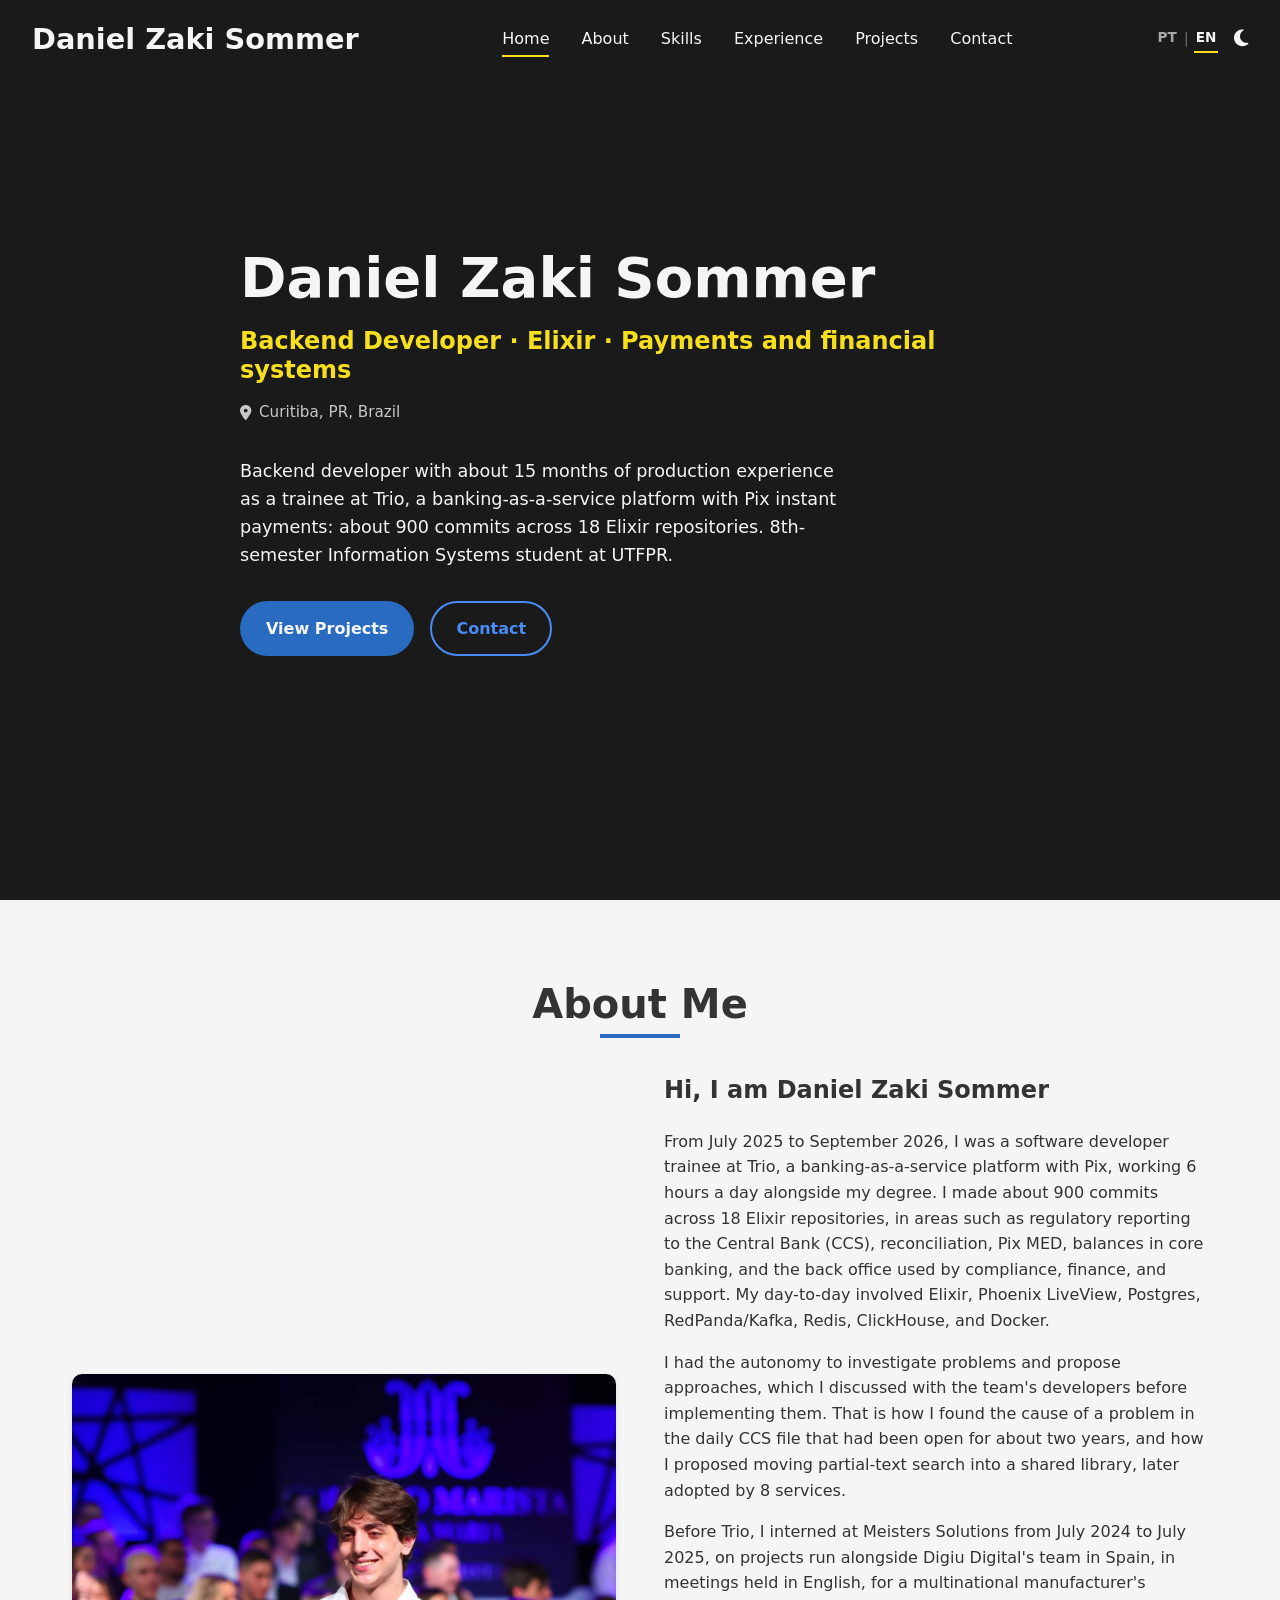
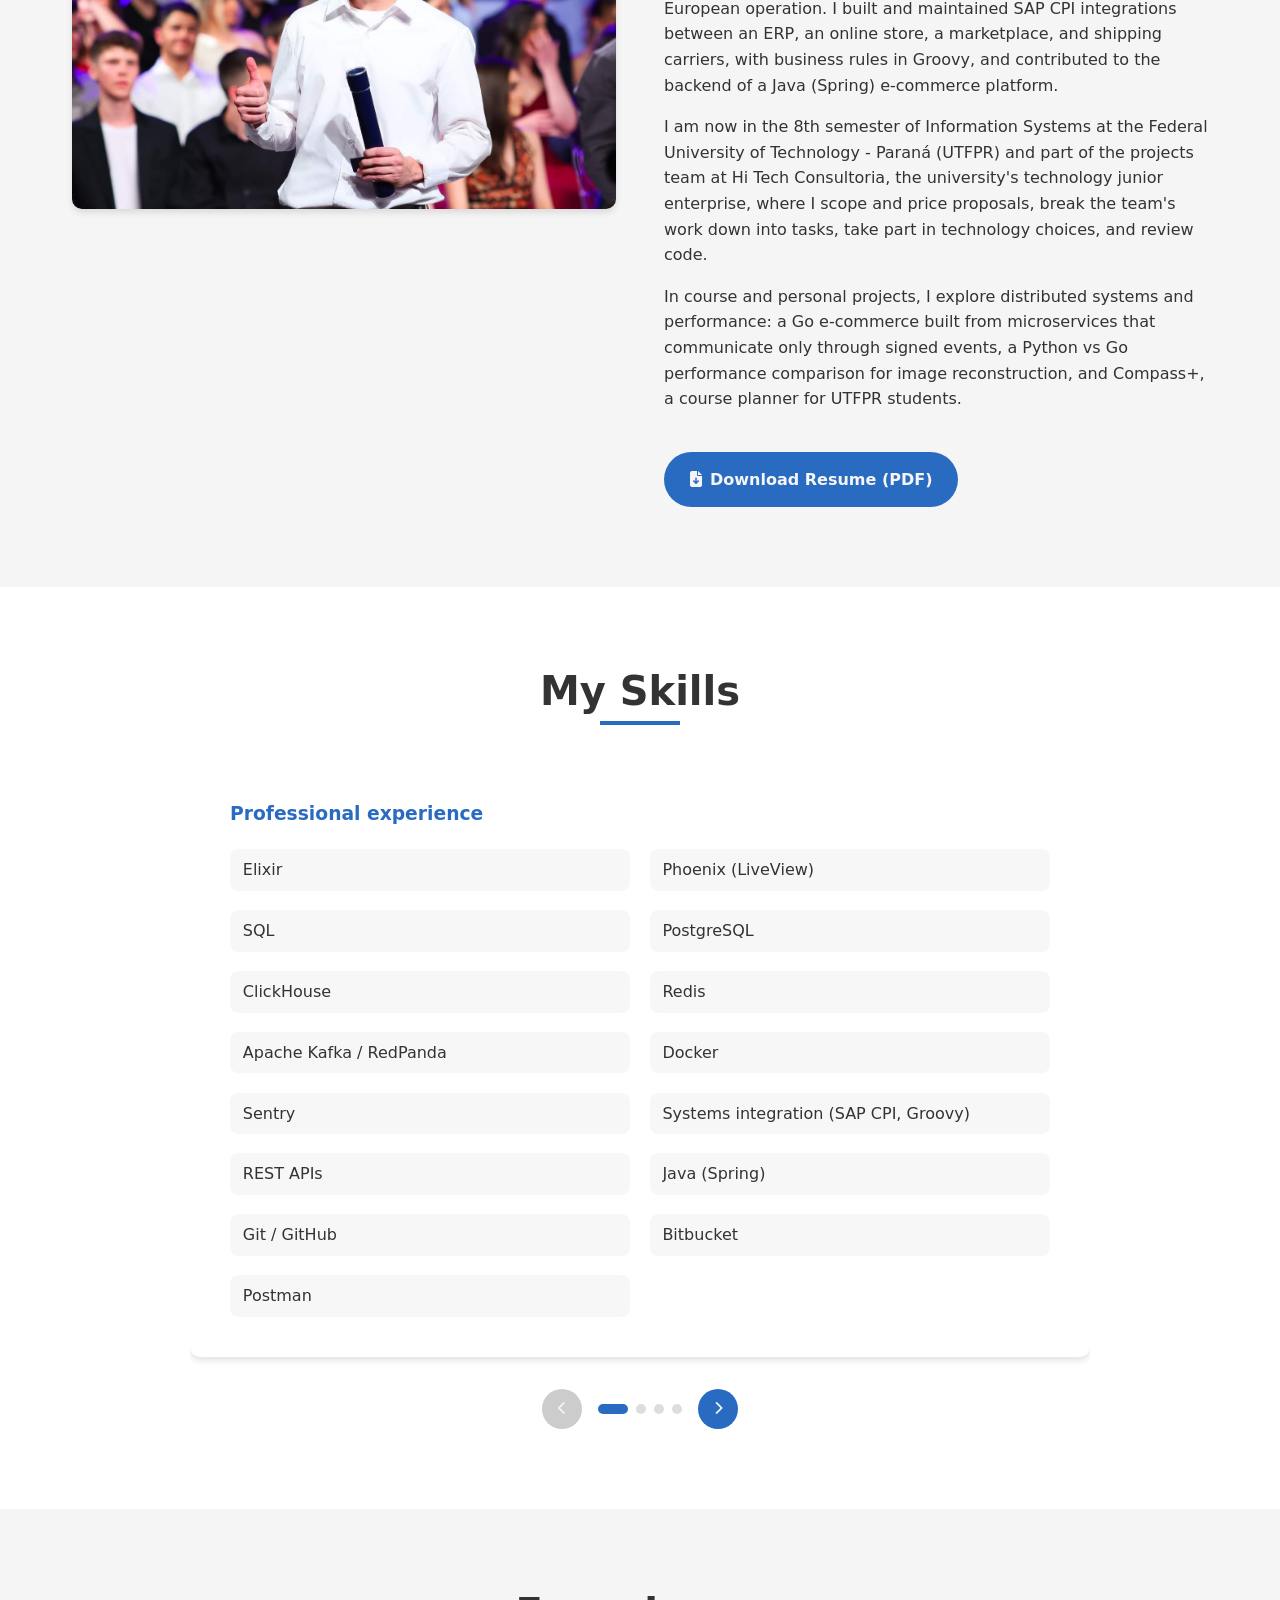
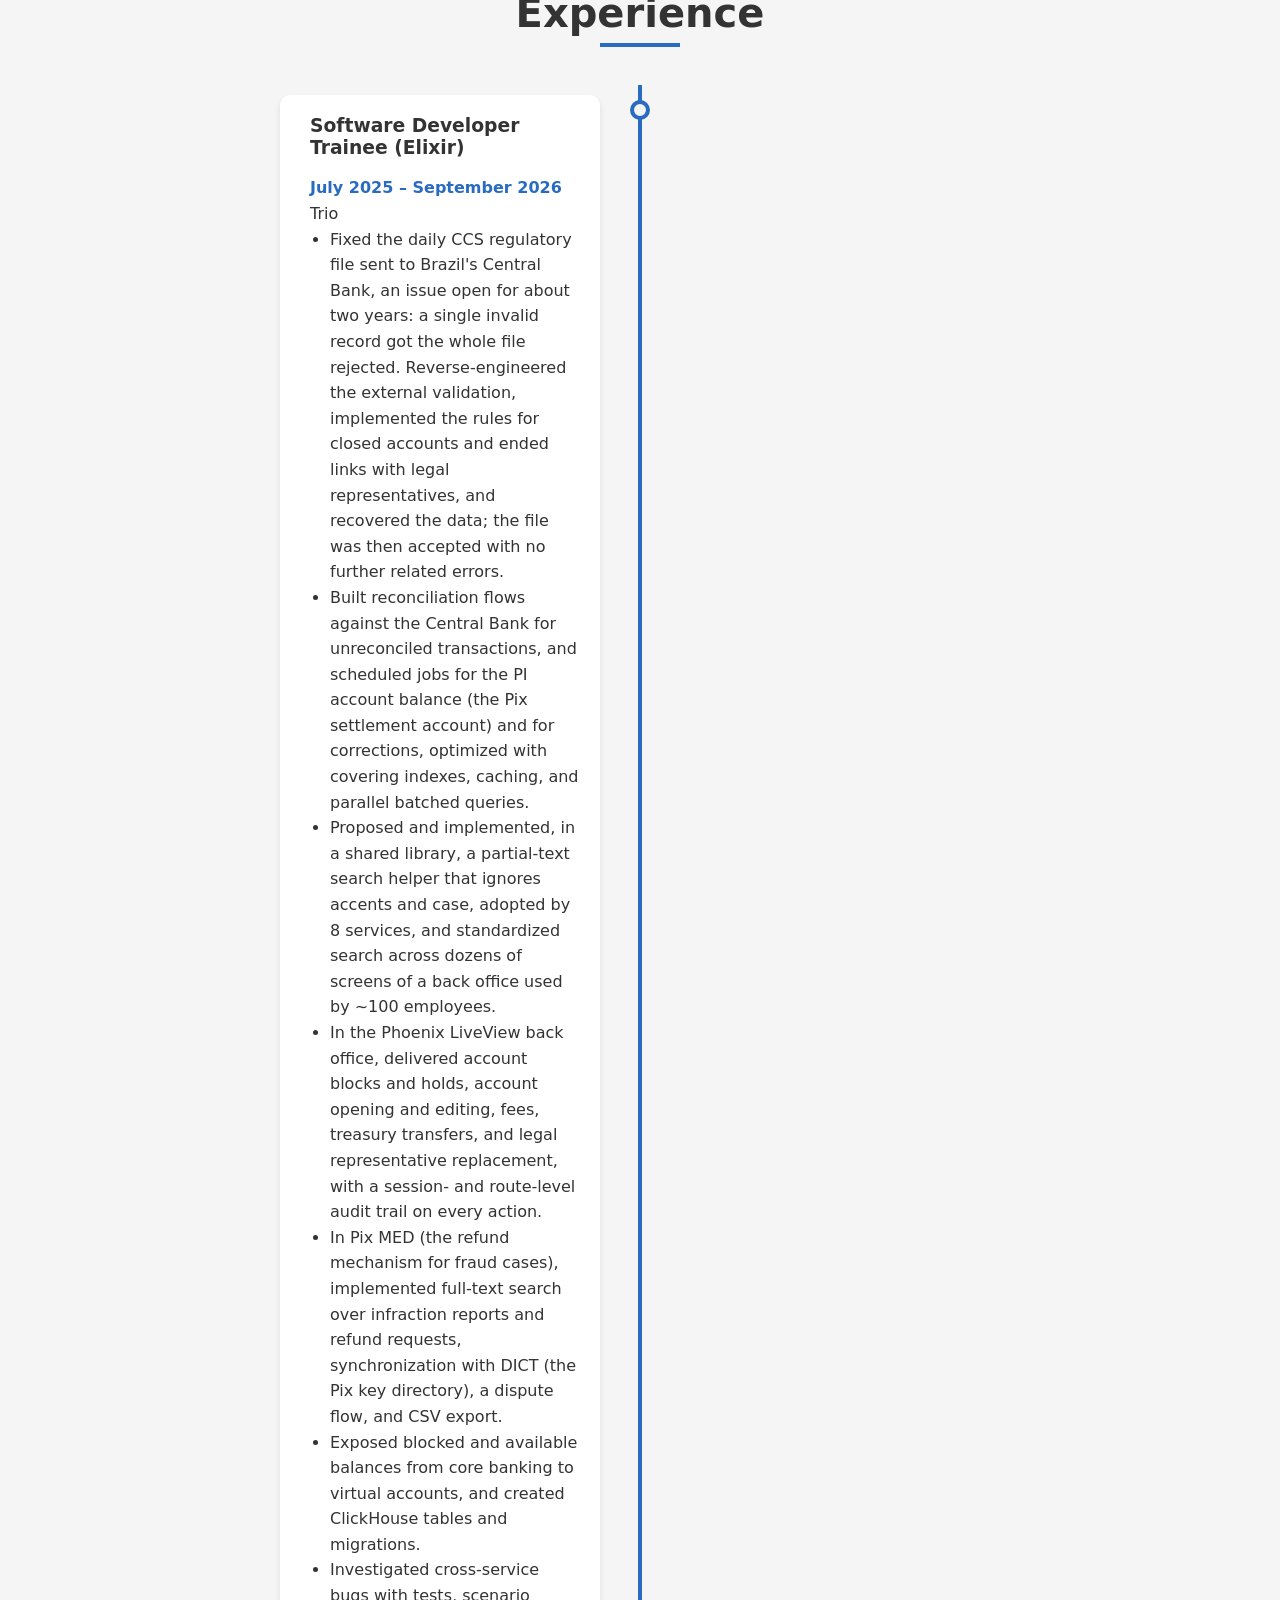
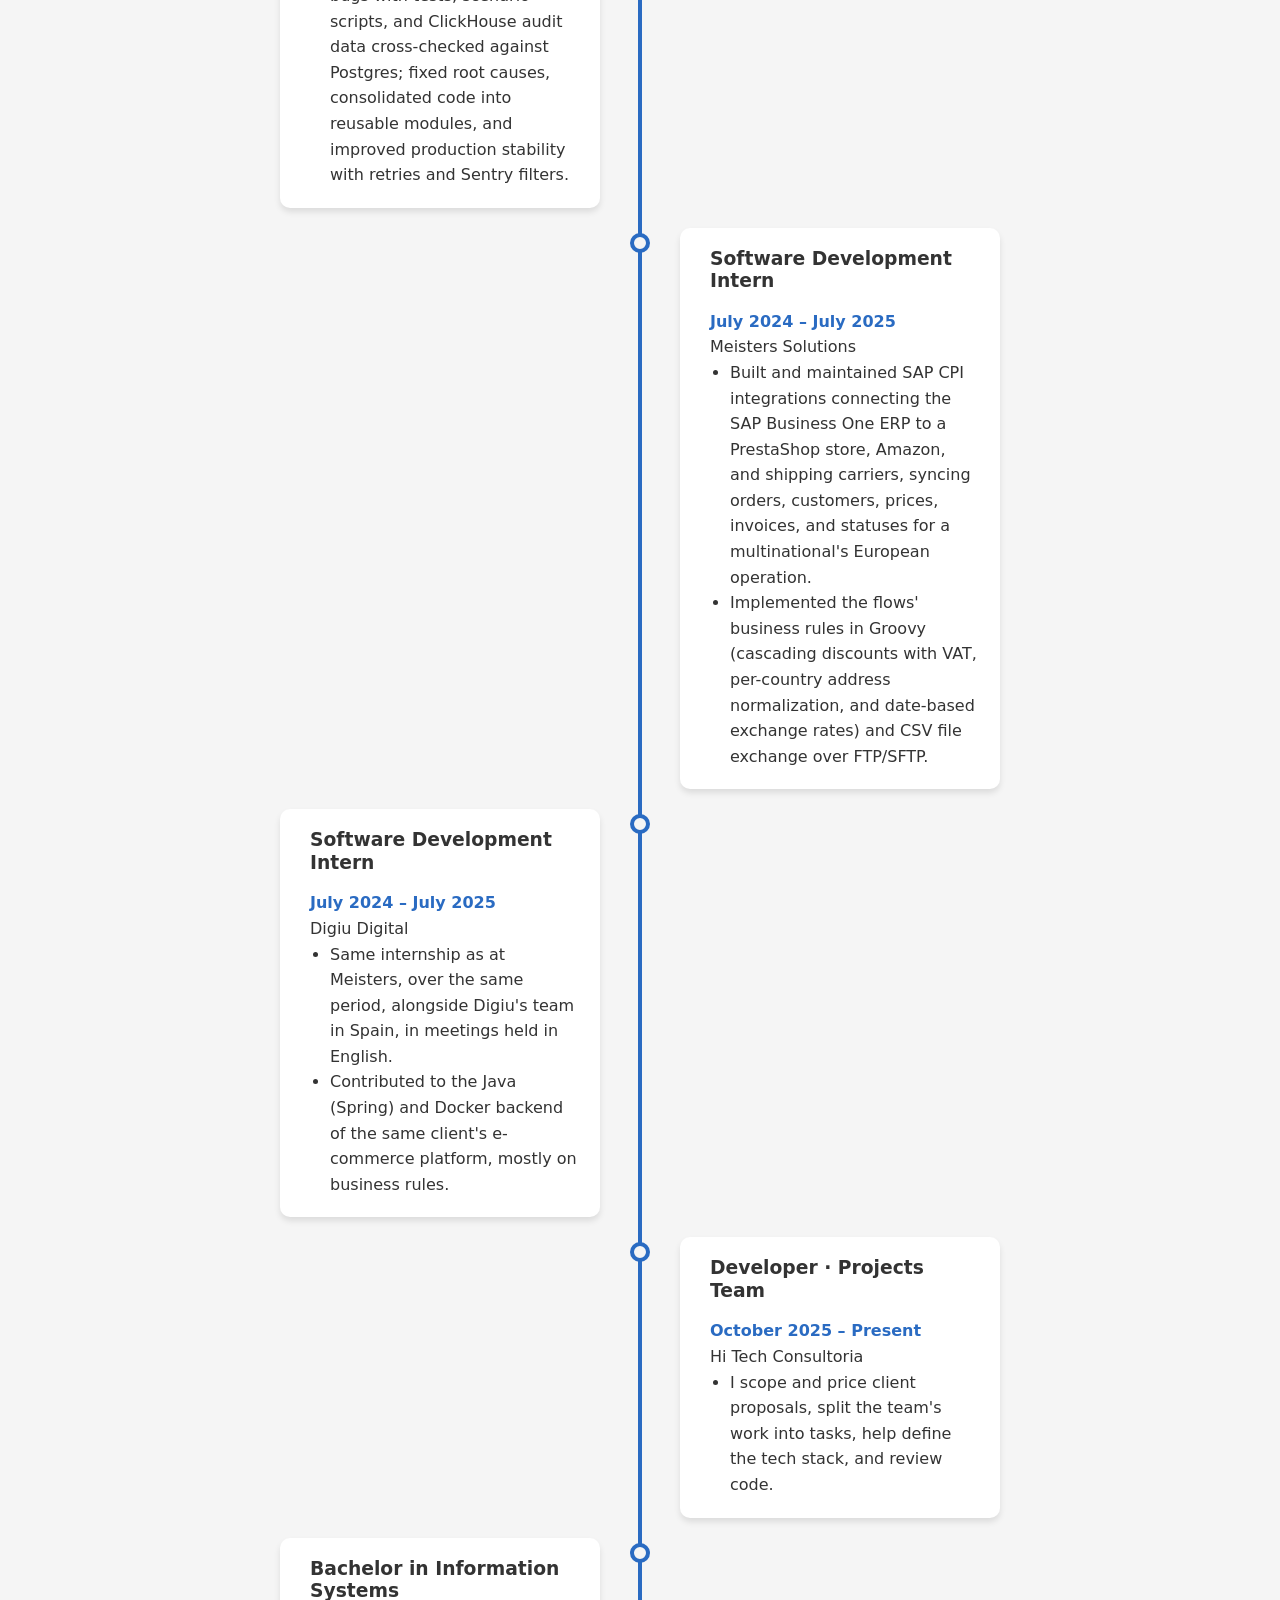
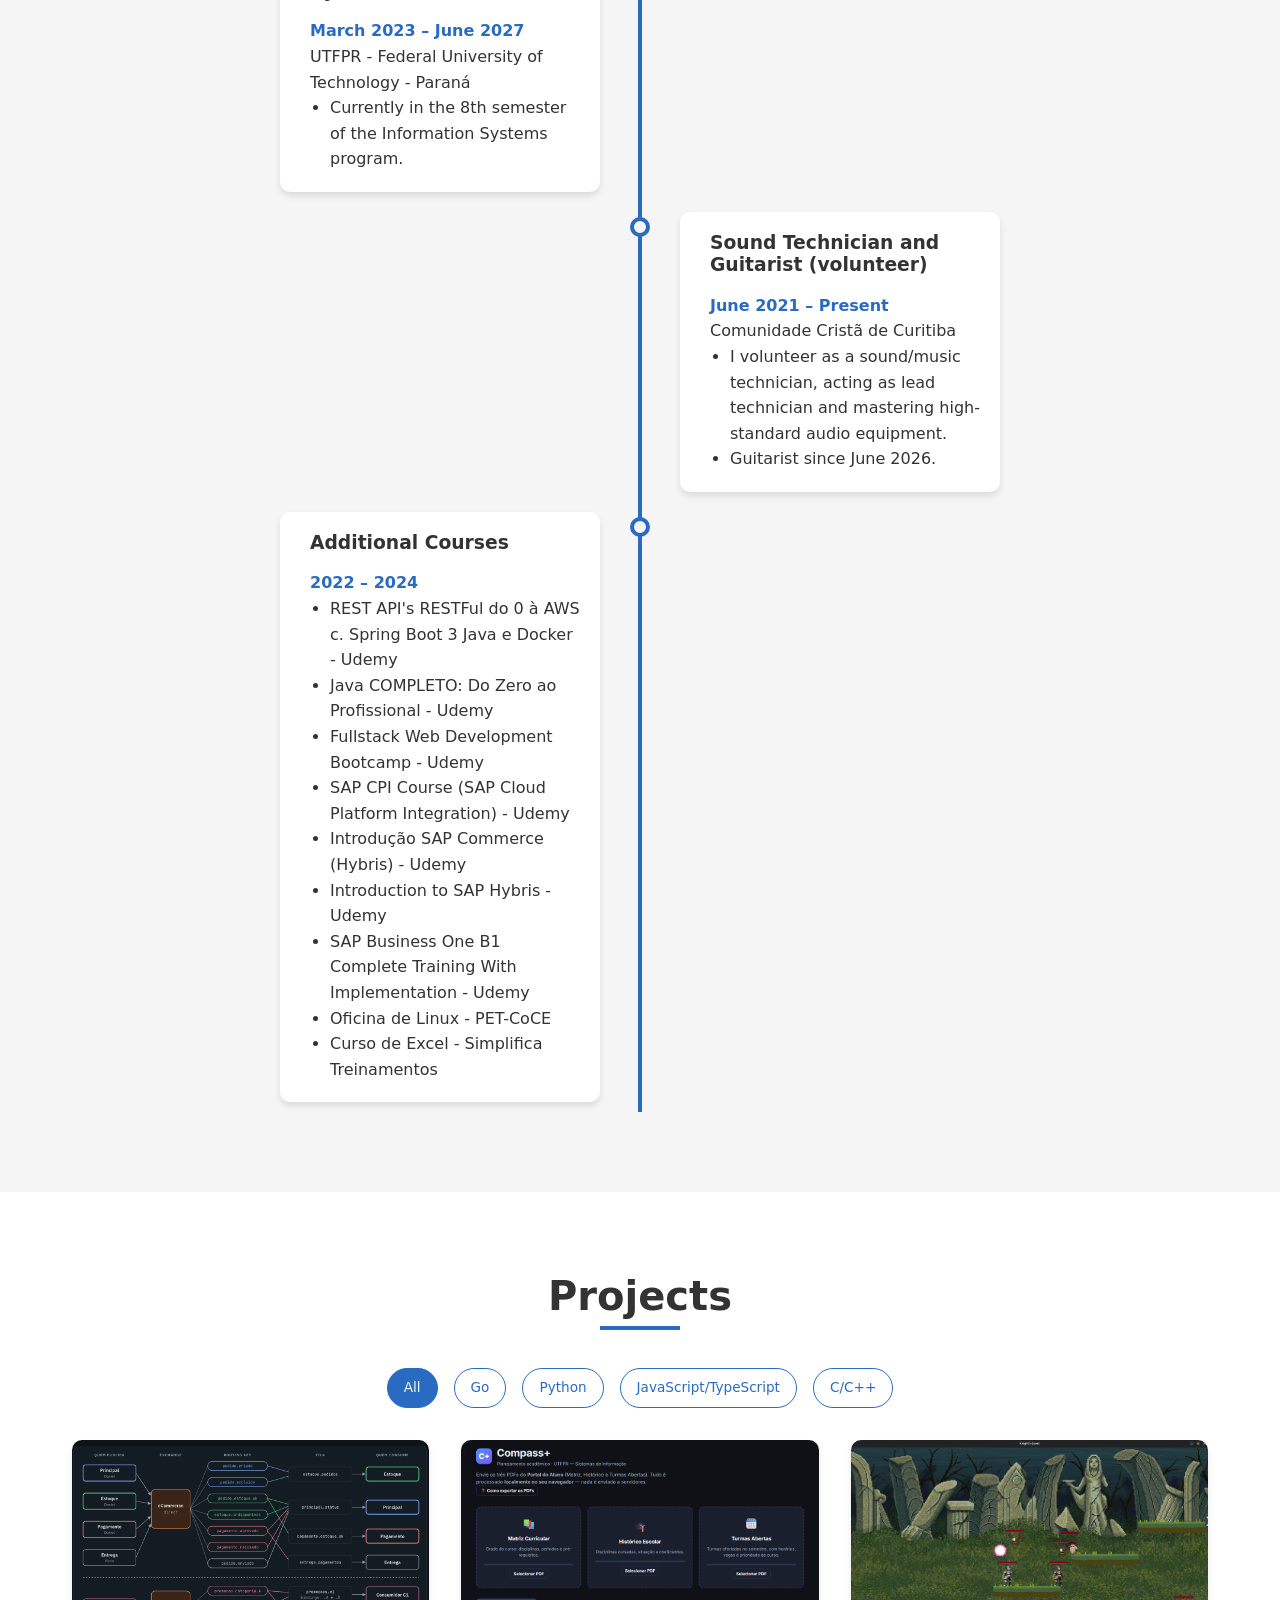
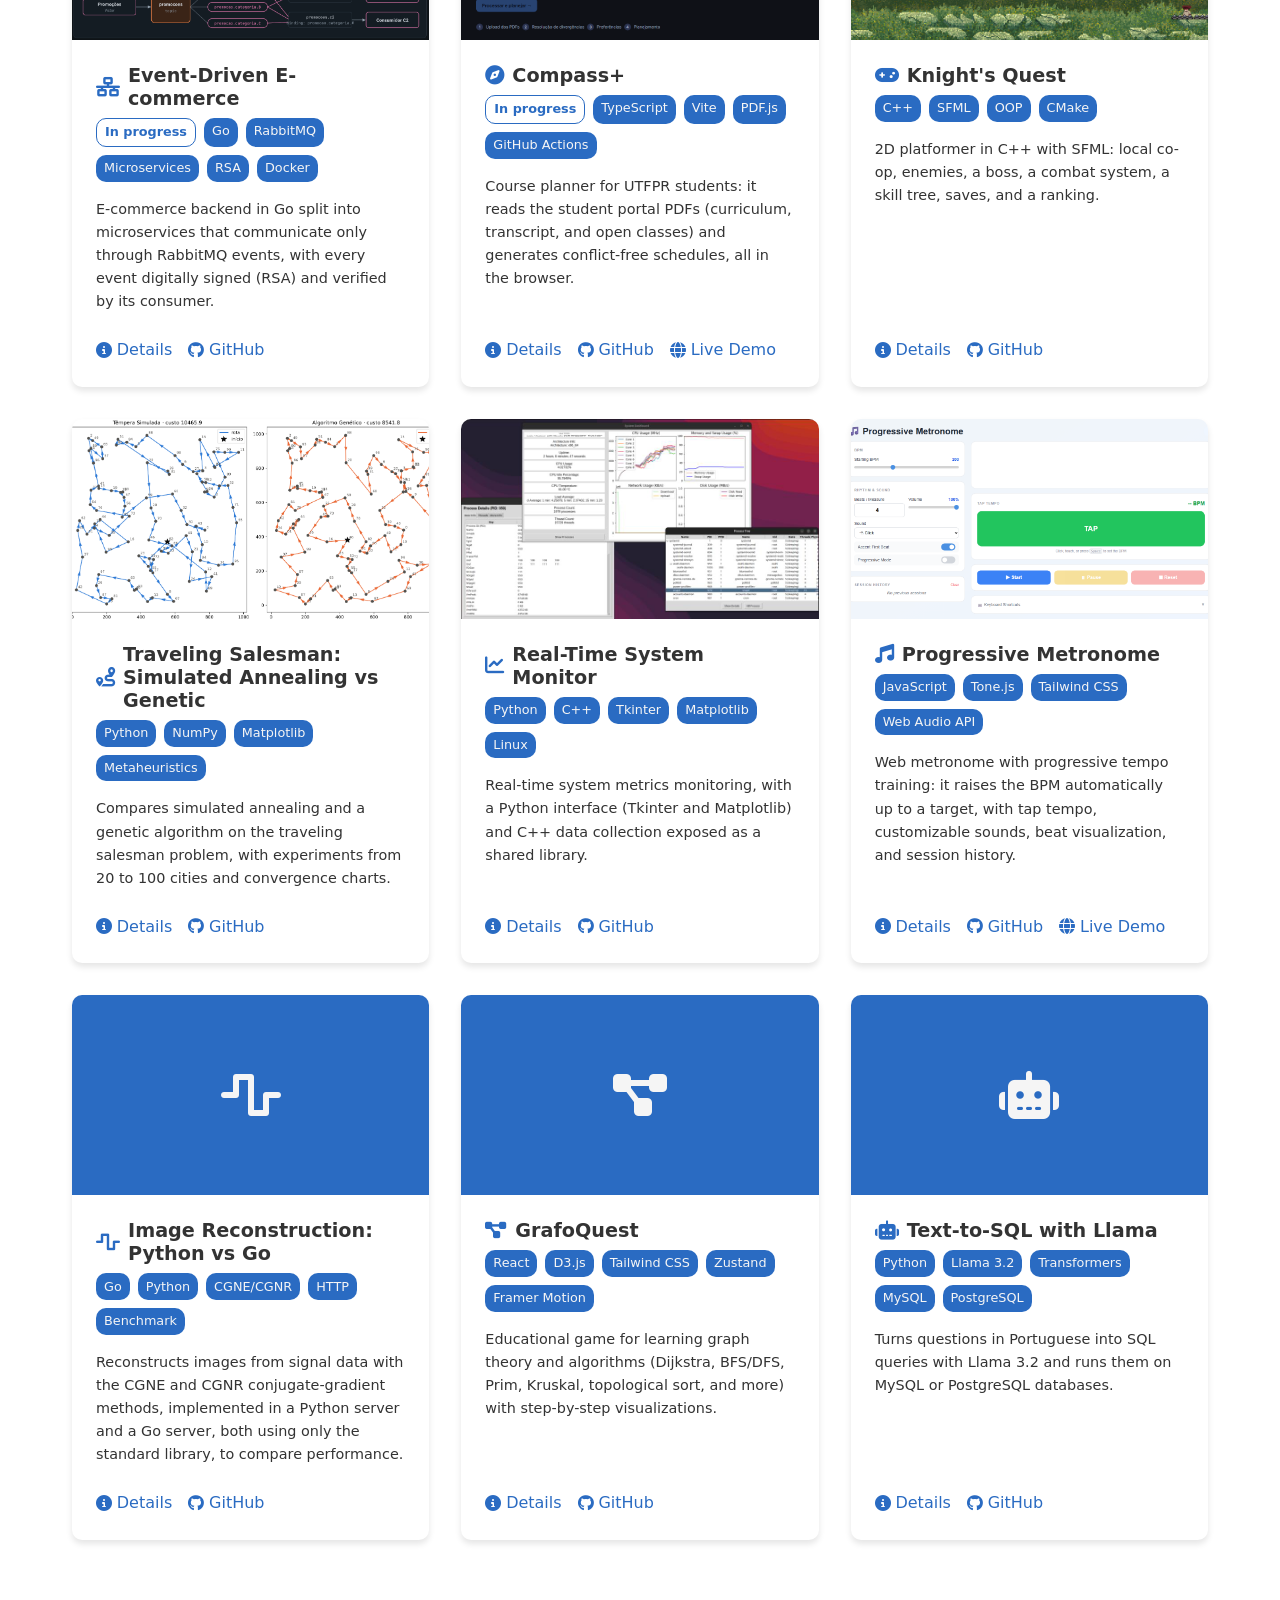
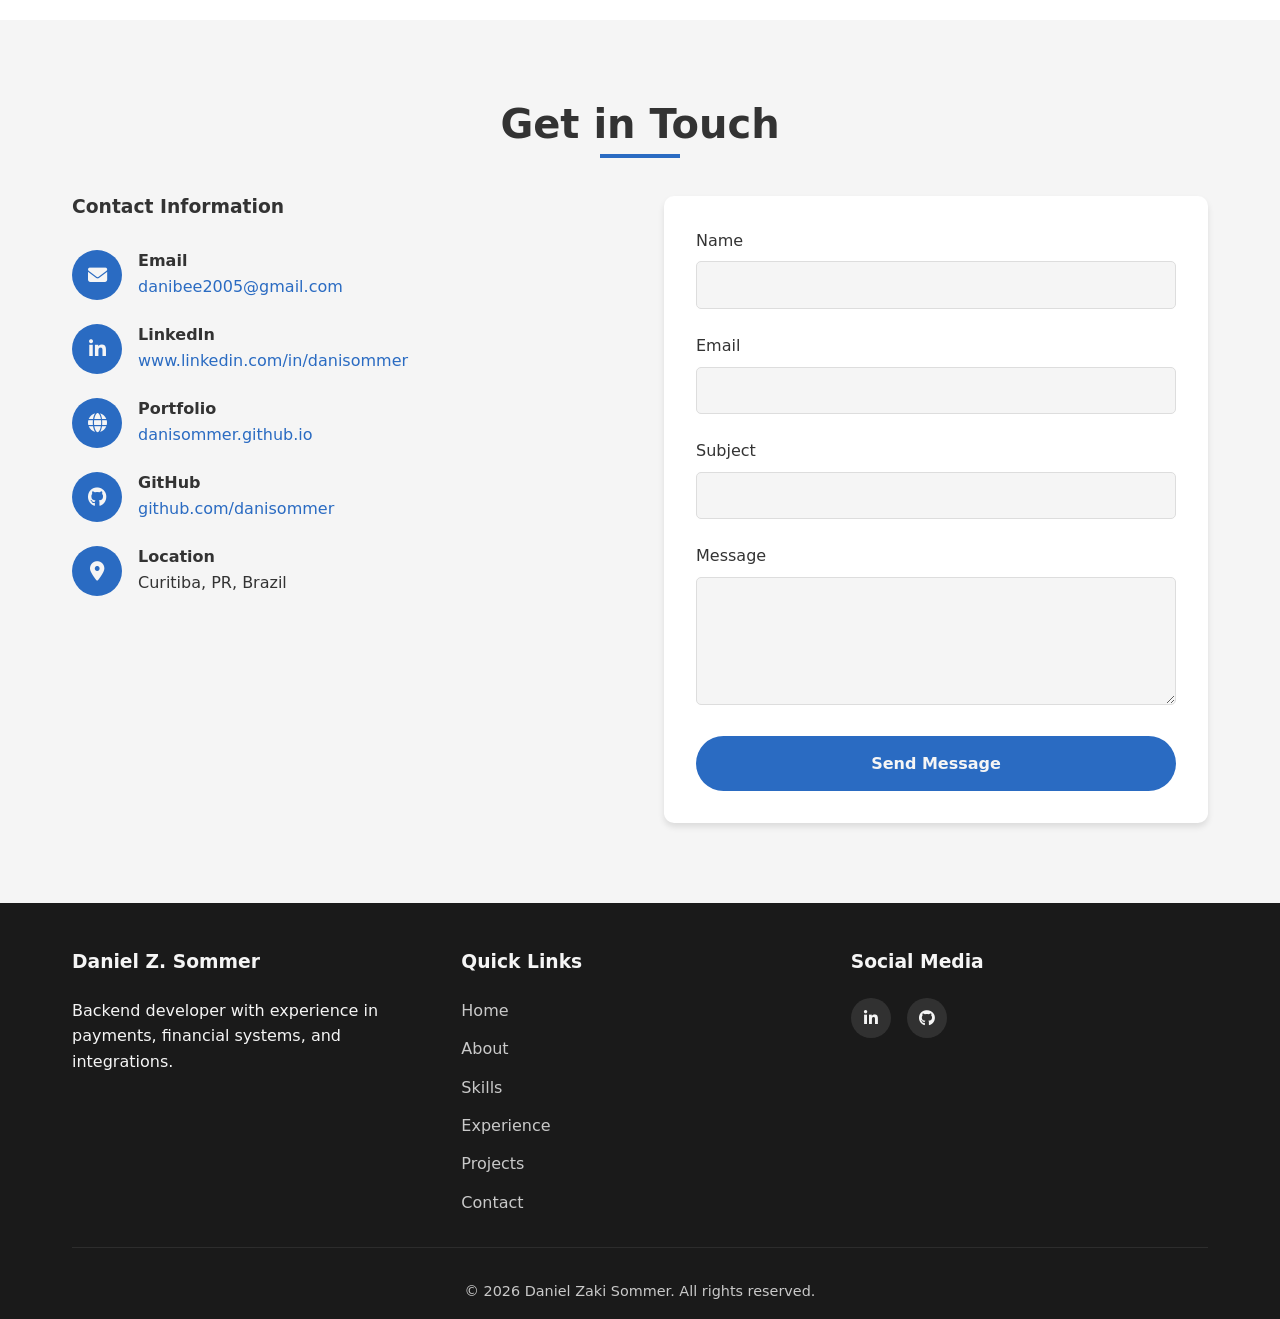
==== index.html @ dfeb8546 "feat: enhance CV structure by adding support for junior enterprise experience and updating related s" ====
<!DOCTYPE html>
<html lang="pt-BR">

<head>
    <meta charset="UTF-8">
    <meta name="viewport" content="width=device-width, initial-scale=1.0">
    <title>Daniel Zaki Sommer - Backend Developer</title>
    <meta name="description" content="Desenvolvedor backend (Elixir) com experiência em Pix, sistemas financeiros e integrações. Estudante de Sistemas de Informação na UTFPR.">
    <meta name="theme-color" content="#1a1a1a">
    <link rel="canonical" href="https://danisommer.github.io/">
    <meta property="og:type" content="website">
    <meta property="og:url" content="https://danisommer.github.io/">
    <meta property="og:title" content="Daniel Zaki Sommer - Backend Developer">
    <meta property="og:description" content="Desenvolvedor backend (Elixir) com experiência em Pix, sistemas financeiros e integrações. Estudante de Sistemas de Informação na UTFPR.">
    <meta property="og:image" content="https://danisommer.github.io/images/profile_picture.jpg">
    <meta property="og:locale" content="pt_BR">
    <meta property="og:locale:alternate" content="en_US">
    <meta name="twitter:card" content="summary_large_image">
    <meta name="twitter:title" content="Daniel Zaki Sommer - Backend Developer">
    <meta name="twitter:description" content="Desenvolvedor backend (Elixir) com experiência em Pix, sistemas financeiros e integrações. Estudante de Sistemas de Informação na UTFPR.">
    <meta name="twitter:image" content="https://danisommer.github.io/images/profile_picture.jpg">
    <link rel="icon" href="images/favicon.png" type="image/png">
    <script>
        {
            let saved = null;
            try {
                saved = localStorage.getItem("theme");
            } catch {
                saved = null;
            }
            const system = matchMedia("(prefers-color-scheme: dark)").matches ? "dark" : "light";
            document.documentElement.dataset.theme = saved === "light" || saved === "dark" ? saved : system;
        }
    </script>
    <link rel="stylesheet" href="https://cdnjs.cloudflare.com/ajax/libs/font-awesome/6.4.0/css/all.min.css">
    <link rel="stylesheet" href="css/tokens.css">
    <link rel="stylesheet" href="css/base.css">
    <link rel="stylesheet" href="css/layout.css">
    <link rel="stylesheet" href="css/sections/hero.css">
    <link rel="stylesheet" href="css/sections/about.css">
    <link rel="stylesheet" href="css/sections/skills.css">
    <link rel="stylesheet" href="css/sections/experience.css">
    <link rel="stylesheet" href="css/sections/projects.css">
    <link rel="stylesheet" href="css/sections/contact.css">
    <script type="module" src="js/main.js"></script>
</head>

<body>
    <noscript>
        <p class="noscript">Este portfólio precisa de JavaScript habilitado. / This portfolio requires JavaScript.</p>
    </noscript>

    <header class="site-header">
        <div class="header-container">
            <a href="#home" class="logo"></a>
            <nav class="nav-links" data-i18n-aria-label="a11y.mainNav">
                <a href="#home" data-i18n="nav.home"></a>
                <a href="#about" data-i18n="nav.about"></a>
                <a href="#skills" data-i18n="nav.skills"></a>
                <a href="#experience" data-i18n="nav.experience"></a>
                <a href="#projects" data-i18n="nav.projects"></a>
                <a href="#contact" data-i18n="nav.contact"></a>
            </nav>
            <div class="header-actions">
                <div class="language-toggle" role="group" data-i18n-aria-label="a11y.language">
                    <button type="button" data-lang="pt" lang="pt-BR" title="Português">PT</button>
                    <span aria-hidden="true">|</span>
                    <button type="button" data-lang="en" lang="en" title="English">EN</button>
                </div>
                <button type="button" class="theme-toggle" data-theme-toggle data-i18n-aria-label="a11y.themeToggle">
                    <i class="fas fa-moon" aria-hidden="true"></i>
                </button>
                <button type="button" class="menu-toggle" aria-expanded="false" aria-controls="mobile-nav" data-i18n-aria-label="a11y.menuOpen">
                    <i class="fas fa-bars" aria-hidden="true"></i>
                </button>
            </div>
        </div>
    </header>

    <div class="mobile-nav" id="mobile-nav" inert>
        <button type="button" class="mobile-nav-close" data-i18n-aria-label="a11y.menuClose">
            <i class="fas fa-times" aria-hidden="true"></i>
        </button>
        <nav class="mobile-links" data-i18n-aria-label="a11y.mainNav">
            <a href="#home" data-i18n="nav.home"></a>
            <a href="#about" data-i18n="nav.about"></a>
            <a href="#skills" data-i18n="nav.skills"></a>
            <a href="#experience" data-i18n="nav.experience"></a>
            <a href="#projects" data-i18n="nav.projects"></a>
            <a href="#contact" data-i18n="nav.contact"></a>
        </nav>
        <div class="mobile-controls">
            <div class="language-toggle" role="group" data-i18n-aria-label="a11y.language">
                <button type="button" data-lang="pt" lang="pt-BR" title="Português">PT</button>
                <span aria-hidden="true">|</span>
                <button type="button" data-lang="en" lang="en" title="English">EN</button>
            </div>
            <button type="button" class="theme-toggle" data-theme-toggle data-i18n-aria-label="a11y.themeToggle">
                <i class="fas fa-moon" aria-hidden="true"></i>
            </button>
        </div>
    </div>

    <div class="overlay" aria-hidden="true"></div>

    <main>
        <section id="home" class="hero">
            <div class="container">
                <div class="hero-content">
                    <h1 class="hero-title"></h1>
                    <p class="hero-subtitle"></p>
                    <p class="hero-location" hidden>
                        <i class="fas fa-location-dot" aria-hidden="true"></i>
                        <span></span>
                    </p>
                    <p class="hero-text"></p>
                    <div class="hero-btns">
                        <a href="#projects" class="btn" data-i18n="hero.viewProjects"></a>
                        <a href="#contact" class="btn btn-outline" data-i18n="hero.contact"></a>
                    </div>
                </div>
            </div>
        </section>

        <section id="about" class="section about">
            <div class="container">
                <h2 class="section-title" data-i18n="about.title"></h2>
                <div class="about-container">
                    <div class="about-img"></div>
                    <div class="about-content">
                        <h3 class="about-greeting"></h3>
                        <div class="about-text"></div>
                        <a class="btn about-btn">
                            <i class="fas fa-file-arrow-down" aria-hidden="true"></i>
                            <span data-i18n="cv.download"></span>
                        </a>
                    </div>
                </div>
            </div>
        </section>

        <section id="skills" class="section skills">
            <div class="container">
                <h2 class="section-title" data-i18n="skills.title"></h2>
                <div class="skills-carousel-container" role="region" aria-roledescription="carousel" data-i18n-aria-label="skills.carousel">
                    <div class="skills-carousel"></div>
                    <div class="carousel-navigation">
                        <button type="button" class="carousel-btn" data-carousel="prev" data-i18n-aria-label="skills.previous">
                            <i class="fas fa-chevron-left" aria-hidden="true"></i>
                        </button>
                        <div class="carousel-indicators"></div>
                        <button type="button" class="carousel-btn" data-carousel="next" data-i18n-aria-label="skills.next">
                            <i class="fas fa-chevron-right" aria-hidden="true"></i>
                        </button>
                    </div>
                </div>
            </div>
        </section>

        <section id="experience" class="section experience">
            <div class="container">
                <h2 class="section-title" data-i18n="experience.title"></h2>
                <ol class="timeline"></ol>
            </div>
        </section>

        <section id="projects" class="section projects">
            <div class="container">
                <h2 class="section-title" data-i18n="projects.title"></h2>
                <div class="filter-container" role="group" data-i18n-aria-label="projects.filterLabel"></div>
                <div class="projects-grid"></div>
            </div>
        </section>

        <section id="contact" class="section contact">
            <div class="container">
                <h2 class="section-title" data-i18n="contact.title"></h2>
                <div class="contact-container">
                    <div class="contact-info">
                        <h3 data-i18n="contact.info"></h3>
                        <ul class="contact-list"></ul>
                    </div>
                    <div class="contact-form">
                        <form id="contact-form" action="https://formspree.io/f/mgvavpow" method="POST">
                            <div class="form-group">
                                <label for="name" data-i18n="contact.form.name"></label>
                                <input type="text" id="name" name="name" class="form-control" autocomplete="name" required>
                            </div>
                            <div class="form-group">
                                <label for="email" data-i18n="contact.form.email"></label>
                                <input type="email" id="email" name="email" class="form-control" autocomplete="email" required>
                            </div>
                            <div class="form-group">
                                <label for="subject" data-i18n="contact.form.subject"></label>
                                <input type="text" id="subject" name="subject" class="form-control" required>
                            </div>
                            <div class="form-group">
                                <label for="message" data-i18n="contact.form.message"></label>
                                <textarea id="message" name="message" class="form-control" rows="5" required></textarea>
                            </div>
                            <input type="text" name="_gotcha" class="form-honeypot" tabindex="-1" autocomplete="off">
                            <button type="submit" class="btn form-btn"></button>
                            <p class="form-status" role="status"></p>
                        </form>
                    </div>
                </div>
            </div>
        </section>
    </main>

    <footer class="site-footer">
        <div class="container">
            <div class="footer-container">
                <div class="footer-col">
                    <h3 class="footer-name"></h3>
                    <p class="footer-note"></p>
                </div>
                <div class="footer-col">
                    <h3 data-i18n="footer.links"></h3>
                    <nav class="footer-links" data-i18n-aria-label="footer.links">
                        <a href="#home" data-i18n="nav.home"></a>
                        <a href="#about" data-i18n="nav.about"></a>
                        <a href="#skills" data-i18n="nav.skills"></a>
                        <a href="#experience" data-i18n="nav.experience"></a>
                        <a href="#projects" data-i18n="nav.projects"></a>
                        <a href="#contact" data-i18n="nav.contact"></a>
                    </nav>
                </div>
                <div class="footer-col">
                    <h3 data-i18n="footer.social"></h3>
                    <div class="social-links"></div>
                </div>
            </div>
            <p class="copyright"></p>
        </div>
    </footer>

    <a href="#home" class="back-to-top" data-i18n-aria-label="a11y.backToTop">
        <i class="fas fa-arrow-up" aria-hidden="true"></i>
    </a>

    <dialog class="modal" id="project-modal" aria-labelledby="project-modal-title">
        <div class="modal-content">
            <button type="button" class="close-modal" data-i18n-aria-label="projects.close" autofocus>
                <i class="fas fa-times" aria-hidden="true"></i>
            </button>
            <div class="project-details"></div>
        </div>
    </dialog>
</body>

</html>
---- css/tokens.css ----
:root {
    color-scheme: light;

    --color-primary: #2a6bc2;
    --color-primary-hover: #1e4d8e;
    --color-primary-fill: #2a6bc2;
    --color-primary-fill-hover: #1e4d8e;
    --color-primary-on-inverse: #4a8cf7;
    --color-accent: #f7df1e;
    --color-focus: #2a6bc2;

    --color-bg: #f5f5f5;
    --color-surface: #ffffff;
    --color-text: #333333;
    --color-inverse-bg: #1a1a1a;
    --color-inverse-text: #f5f5f5;

    --color-subtle: rgba(0, 0, 0, 0.03);
    --color-subtle-hover: rgba(0, 0, 0, 0.06);
    --color-border: #dddddd;
    --color-muted: #dddddd;
    --color-disabled: #cccccc;
    --color-overlay: rgba(0, 0, 0, 0.7);
    --color-backdrop: rgba(0, 0, 0, 0.8);
    --color-success: #1e7e34;
    --color-error: #c0392b;

    --shadow-card: 0 4px 6px rgba(0, 0, 0, 0.1);
    --shadow-header: 0 2px 10px rgba(0, 0, 0, 0.1);

    --font-body: "Segoe UI", -apple-system, BlinkMacSystemFont, system-ui, Roboto, "Helvetica Neue", Arial, sans-serif;

    --radius-card: 10px;
    --radius-pill: 30px;

    --header-height: 80px;
    --container-width: 1200px;

    --z-back-to-top: 900;
    --z-header: 1000;
    --z-overlay: 1000;
    --z-mobile-nav: 1001;
}

[data-theme="dark"] {
    color-scheme: dark;

    --color-primary: #4a8cf7;
    --color-primary-hover: #7dacf8;
    --color-primary-fill-hover: #3574d4;
    --color-focus: #f7df1e;

    --color-bg: #1a1a1a;
    --color-surface: #2a2a2a;
    --color-text: #eeeeee;
    --color-inverse-bg: #121212;

    --color-subtle: rgba(255, 255, 255, 0.04);
    --color-subtle-hover: rgba(255, 255, 255, 0.08);
    --color-border: #444444;
    --color-muted: #555555;
    --color-disabled: #4a4a4a;
    --color-success: #5cb85c;
    --color-error: #ff6b6b;

    --shadow-card: 0 4px 6px rgba(0, 0, 0, 0.3);
}

.site-header,
.mobile-nav,
.hero,
.site-footer {
    --color-focus: var(--color-accent);
}
---- css/base.css ----
*,
*::before,
*::after {
    margin: 0;
    padding: 0;
    box-sizing: border-box;
}

html {
    scroll-behavior: smooth;
    scroll-padding-top: var(--header-height);
}

body {
    font-family: var(--font-body);
    line-height: 1.6;
    background-color: var(--color-bg);
    color: var(--color-text);
    overflow-x: hidden;
    transition: background-color 0.3s ease, color 0.3s ease;
}

body.is-locked {
    overflow: hidden;
}

button,
input,
textarea,
select {
    font: inherit;
    color: inherit;
}

img {
    display: block;
    max-width: 100%;
}

a {
    color: var(--color-primary);
    text-decoration: none;
    transition: color 0.3s ease;
}

a:hover {
    color: var(--color-primary-hover);
}

h1,
h2,
h3,
h4 {
    margin-bottom: 1rem;
    font-weight: 700;
    line-height: 1.2;
    color: var(--color-text);
}

[hidden] {
    display: none !important;
}

:focus-visible {
    outline: 2px solid var(--color-focus);
    outline-offset: 2px;
}

.container {
    max-width: var(--container-width);
    margin: 0 auto;
    padding: 0 2rem;
}

.btn {
    display: inline-flex;
    align-items: center;
    justify-content: center;
    gap: 0.5rem;
    padding: 0.8rem 1.5rem;
    border: 2px solid transparent;
    border-radius: var(--radius-pill);
    background-color: var(--color-primary-fill);
    color: var(--color-inverse-text);
    font-weight: 600;
    text-align: center;
    cursor: pointer;
    transition: background-color 0.3s ease, border-color 0.3s ease, color 0.3s ease, transform 0.3s ease;
}

.btn:hover {
    background-color: var(--color-primary-fill-hover);
    color: var(--color-inverse-text);
    transform: translateY(-3px);
}

.btn-outline {
    border-color: var(--color-primary);
    background-color: transparent;
    color: var(--color-primary);
}

.btn-outline:hover {
    border-color: var(--color-primary-fill);
    background-color: var(--color-primary-fill);
}

.section {
    padding: 5rem 0;
}

.section-title {
    position: relative;
    margin-bottom: 3rem;
    font-size: 2.5rem;
    text-align: center;
}

.section-title::after {
    content: "";
    position: absolute;
    bottom: -10px;
    left: 50%;
    width: 80px;
    height: 4px;
    background-color: var(--color-primary);
    transform: translateX(-50%);
}

@media (max-width: 768px) {
    .section-title {
        font-size: 2rem;
    }
}

@media (max-width: 576px) {
    .section {
        padding: 3rem 0;
    }

    .section-title {
        font-size: 1.8rem;
    }
}

@media (prefers-reduced-motion: reduce) {
    html {
        scroll-behavior: auto;
    }

    *,
    *::before,
    *::after {
        animation: none !important;
        transition: none !important;
    }
}
---- css/layout.css ----
.site-header {
    position: fixed;
    top: 0;
    z-index: var(--z-header);
    width: 100%;
    background-color: var(--color-inverse-bg);
    color: var(--color-inverse-text);
    transition: background-color 0.3s ease, box-shadow 0.3s ease;
}

.site-header.is-scrolled {
    box-shadow: var(--shadow-header);
}

.header-container {
    display: flex;
    align-items: center;
    justify-content: space-between;
    padding: 1rem 2rem;
}

.logo,
.logo:hover {
    color: var(--color-inverse-text);
}

.logo {
    font-size: 1.8rem;
    font-weight: 700;
}

.nav-links {
    display: flex;
    gap: 2rem;
}

.nav-links a,
.nav-links a:hover {
    color: var(--color-inverse-text);
}

.nav-links a {
    position: relative;
    font-weight: 500;
}

.nav-links a::after {
    content: "";
    position: absolute;
    bottom: -5px;
    left: 0;
    width: 0;
    height: 2px;
    background-color: var(--color-accent);
    transition: width 0.3s ease;
}

.nav-links a:hover::after,
.nav-links a[aria-current]::after {
    width: 100%;
}

.header-actions {
    display: flex;
    align-items: center;
    gap: 1rem;
}

.language-toggle {
    display: flex;
    align-items: center;
    gap: 0.35rem;
    color: var(--color-inverse-text);
    font-size: 0.85rem;
}

.language-toggle span {
    opacity: 0.4;
}

.language-toggle button {
    padding: 0.1rem;
    border: none;
    border-bottom: 2px solid transparent;
    background: none;
    color: var(--color-inverse-text);
    font-weight: 600;
    opacity: 0.65;
    cursor: pointer;
    transition: opacity 0.3s ease, border-color 0.3s ease;
}

.language-toggle button:hover,
.language-toggle button[aria-pressed="true"] {
    opacity: 1;
}

.language-toggle button[aria-pressed="true"] {
    border-bottom-color: var(--color-accent);
}

.theme-toggle,
.menu-toggle,
.mobile-nav-close {
    border: none;
    background: none;
    color: var(--color-inverse-text);
    cursor: pointer;
}

.theme-toggle {
    font-size: 1.2rem;
    transition: color 0.3s ease;
}

.theme-toggle:hover {
    color: var(--color-accent);
}

.menu-toggle {
    display: none;
    font-size: 1.5rem;
}

.mobile-nav {
    position: fixed;
    top: 0;
    right: 0;
    z-index: var(--z-mobile-nav);
    width: min(300px, 85vw);
    height: 100vh;
    height: 100dvh;
    padding: 2rem;
    overflow-y: auto;
    background-color: var(--color-inverse-bg);
    transform: translateX(100%);
    visibility: hidden;
    transition: transform 0.3s ease, visibility 0s linear 0.3s;
}

.mobile-nav.is-open {
    transform: translateX(0);
    visibility: visible;
    transition: transform 0.3s ease, visibility 0s;
}

.mobile-nav-close {
    position: absolute;
    top: 1rem;
    right: 1rem;
    font-size: 1.5rem;
}

.mobile-links {
    display: flex;
    flex-direction: column;
    gap: 1.5rem;
    margin-top: 3rem;
}

.mobile-links a {
    color: var(--color-inverse-text);
    font-size: 1.2rem;
    font-weight: 500;
}

.mobile-links a:hover,
.mobile-links a[aria-current] {
    color: var(--color-accent);
}

.mobile-controls {
    display: flex;
    align-items: center;
    justify-content: center;
    gap: 1.5rem;
    margin-top: 2rem;
    padding-top: 1.5rem;
    border-top: 1px solid rgba(255, 255, 255, 0.1);
}

.mobile-controls .language-toggle {
    font-size: 1rem;
}

.overlay {
    position: fixed;
    inset: 0;
    z-index: var(--z-overlay);
    background-color: var(--color-overlay);
    opacity: 0;
    visibility: hidden;
    transition: opacity 0.3s ease, visibility 0.3s ease;
}

.overlay.is-visible {
    opacity: 1;
    visibility: visible;
}

.site-footer {
    padding: 3rem 0 1rem;
    background-color: var(--color-inverse-bg);
    color: var(--color-inverse-text);
}

.footer-container {
    display: grid;
    grid-template-columns: repeat(auto-fit, minmax(200px, 1fr));
    gap: 2rem;
    margin-bottom: 2rem;
}

.footer-col h3 {
    margin-bottom: 1.5rem;
    color: var(--color-inverse-text);
}

.footer-links {
    display: flex;
    flex-direction: column;
    align-items: flex-start;
    gap: 0.8rem;
}

.footer-links a {
    color: var(--color-inverse-text);
    opacity: 0.8;
    transition: color 0.3s ease, opacity 0.3s ease;
}

.footer-links a:hover {
    color: var(--color-accent);
    opacity: 1;
}

.social-links {
    display: flex;
    gap: 1rem;
}

.social-link {
    display: flex;
    align-items: center;
    justify-content: center;
    width: 40px;
    height: 40px;
    border-radius: 50%;
    background-color: rgba(255, 255, 255, 0.1);
    color: var(--color-inverse-text);
    transition: background-color 0.3s ease, transform 0.3s ease;
}

.social-link:hover {
    background-color: var(--color-primary-fill);
    color: var(--color-inverse-text);
    transform: translateY(-5px);
}

.copyright {
    padding-top: 2rem;
    border-top: 1px solid rgba(255, 255, 255, 0.1);
    font-size: 0.9rem;
    text-align: center;
    opacity: 0.8;
}

.back-to-top {
    position: fixed;
    right: 2rem;
    bottom: 2rem;
    z-index: var(--z-back-to-top);
    display: flex;
    align-items: center;
    justify-content: center;
    width: 50px;
    height: 50px;
    border-radius: 50%;
    background-color: var(--color-primary-fill);
    color: var(--color-inverse-text);
    font-size: 0.85rem;
    opacity: 0;
    visibility: hidden;
    transition: opacity 0.3s ease, visibility 0.3s ease, background-color 0.3s ease;
}

.back-to-top.is-visible {
    opacity: 1;
    visibility: visible;
}

.back-to-top:hover {
    background-color: var(--color-primary-fill-hover);
    color: var(--color-inverse-text);
}

.load-error {
    margin-bottom: 2rem;
    padding: 1rem 1.25rem;
    border-left: 4px solid var(--color-accent);
    background-color: rgba(255, 255, 255, 0.06);
}

.load-error-detail {
    margin-top: 0.5rem;
    font-family: Consolas, "Courier New", monospace;
    font-size: 0.85rem;
    opacity: 0.8;
}

.noscript {
    position: fixed;
    right: 0;
    bottom: 0;
    left: 0;
    z-index: calc(var(--z-header) + 1);
    padding: 1rem;
    background-color: var(--color-accent);
    color: #1a1a1a;
    text-align: center;
}

@media (min-width: 993px) and (max-width: 1100px) {
    .logo {
        font-size: 1.5rem;
    }

    .nav-links {
        gap: 1.5rem;
    }
}

@media (max-width: 992px) {
    .nav-links,
    .header-actions .language-toggle,
    .header-actions .theme-toggle {
        display: none;
    }

    .menu-toggle {
        display: block;
    }
}

@media (max-width: 576px) {
    .header-container {
        padding: 1rem 1.5rem;
    }

    .logo {
        font-size: 1.5rem;
    }

    .footer-container {
        grid-template-columns: 1fr;
    }
}
---- css/sections/hero.css ----
.hero {
    display: flex;
    align-items: center;
    min-height: 100vh;
    min-height: 100svh;
    padding: var(--header-height) 0;
    background-color: var(--color-inverse-bg);
    color: var(--color-inverse-text);
}

.hero-content {
    max-width: 800px;
}

.hero-title {
    margin-bottom: 1rem;
    font-size: 3.5rem;
    color: var(--color-inverse-text);
}

.hero-subtitle {
    margin-bottom: 1rem;
    font-size: 1.5rem;
    font-weight: 700;
    line-height: 1.2;
    color: var(--color-accent);
}

.hero-location {
    display: flex;
    align-items: center;
    gap: 0.5rem;
    font-size: 0.95rem;
    opacity: 0.8;
}

.hero-text {
    max-width: 600px;
    margin: 2rem 0;
    font-size: 1.1rem;
}

.hero-btns {
    display: flex;
    gap: 1rem;
}

.hero .btn-outline {
    border-color: var(--color-primary-on-inverse);
    color: var(--color-primary-on-inverse);
}

.hero .btn-outline:hover {
    border-color: var(--color-primary-fill);
    background-color: var(--color-primary-fill);
    color: var(--color-inverse-text);
}

@media (max-width: 992px) {
    .hero-title {
        font-size: 2.8rem;
    }
}

@media (max-width: 768px) {
    .hero-title {
        font-size: 2.5rem;
    }

    .hero-subtitle {
        font-size: 1.3rem;
    }
}

@media (max-width: 576px) {
    .hero-title {
        font-size: 2rem;
    }

    .hero-subtitle {
        font-size: 1.1rem;
    }

    .hero-btns {
        flex-direction: column;
        gap: 0.8rem;
    }
}
---- css/sections/about.css ----
.about {
    background-color: var(--color-bg);
}

.about-container {
    display: grid;
    grid-template-columns: 1fr 1fr;
    align-items: center;
    gap: 3rem;
}

.about-img img {
    width: 100%;
    aspect-ratio: 5 / 4;
    object-fit: cover;
    border-radius: var(--radius-card);
    box-shadow: var(--shadow-card);
}

.about-greeting {
    margin-bottom: 1.5rem;
    font-size: 1.5rem;
}

.about-text p {
    margin-bottom: 1rem;
}

.about-btn {
    margin-top: 1.5rem;
}

@media (max-width: 992px) {
    .about-container {
        grid-template-columns: 1fr;
    }
}
---- css/sections/skills.css ----
.skills {
    background-color: var(--color-surface);
}

.skills-carousel-container {
    position: relative;
    max-width: 900px;
    margin: 0 auto;
    overflow: hidden;
}

.skills-carousel {
    display: flex;
    transition: transform 0.5s ease;
}

.skill-category {
    flex: 0 0 100%;
    padding: 2.5rem;
    border-radius: var(--radius-card);
    background-color: var(--color-surface);
    box-shadow: var(--shadow-card);
    opacity: 0.7;
    transform: scale(0.9);
    transition: opacity 0.5s ease, transform 0.5s ease;
}

.skill-category.is-active {
    opacity: 1;
    transform: scale(1);
}

.skill-category h3 {
    margin-bottom: 1.5rem;
    color: var(--color-primary);
}

.skill-items {
    display: grid;
    grid-template-columns: 1fr;
    gap: 1.2rem;
}

.skill-item {
    display: flex;
    flex-wrap: wrap;
    align-items: center;
    justify-content: space-between;
    gap: 0.5rem;
    padding: 0.5rem 0.8rem;
    border-radius: 8px;
    background-color: var(--color-subtle);
    transition: background-color 0.3s ease;
}

.skill-item:hover {
    background-color: var(--color-subtle-hover);
}

.skill-name {
    flex: 1;
    min-width: 100px;
    padding-right: 1rem;
    overflow: hidden;
    font-weight: 500;
    text-overflow: ellipsis;
    white-space: nowrap;
}

.skill-level {
    flex-shrink: 0;
    padding: 0.3rem 0.7rem;
    border-radius: 20px;
    background-color: var(--color-primary-fill);
    color: var(--color-inverse-text);
    font-size: 0.8rem;
    white-space: nowrap;
}

.carousel-navigation {
    display: flex;
    align-items: center;
    justify-content: center;
    gap: 1rem;
    margin-top: 2rem;
}

.skills-carousel-container.is-static .carousel-navigation {
    display: none;
}

.carousel-btn {
    display: flex;
    align-items: center;
    justify-content: center;
    width: 40px;
    height: 40px;
    border: none;
    border-radius: 50%;
    background-color: var(--color-primary-fill);
    color: var(--color-inverse-text);
    font-size: 0.85rem;
    cursor: pointer;
    transition: background-color 0.3s ease;
}

.carousel-btn:hover {
    background-color: var(--color-primary-fill-hover);
}

.carousel-btn[aria-disabled="true"] {
    background-color: var(--color-disabled);
    cursor: not-allowed;
}

.carousel-indicators {
    display: flex;
    gap: 0.5rem;
}

.carousel-indicator {
    width: 10px;
    height: 10px;
    border: none;
    border-radius: 50%;
    background-color: var(--color-muted);
    cursor: pointer;
    transition: width 0.3s ease, background-color 0.3s ease;
}

.carousel-indicator[aria-current="true"] {
    width: 30px;
    border-radius: 5px;
    background-color: var(--color-primary-fill);
}

@media (min-width: 768px) {
    .skill-items {
        grid-template-columns: repeat(2, 1fr);
    }
}

@media (max-width: 768px) {
    .skill-category {
        padding: 1.5rem;
    }
}
---- css/sections/experience.css ----
.experience {
    background-color: var(--color-bg);
}

.timeline {
    position: relative;
    max-width: 800px;
    margin: 0 auto;
    list-style: none;
}

.timeline::after {
    content: "";
    position: absolute;
    top: 0;
    bottom: 0;
    left: 50%;
    width: 4px;
    margin-left: -2px;
    background-color: var(--color-primary);
}

.timeline-item {
    position: relative;
    width: 50%;
    padding: 10px 40px;
}

.timeline-item:nth-child(even) {
    left: 50%;
}

.timeline-item::after {
    content: "";
    position: absolute;
    top: 15px;
    right: -10px;
    z-index: 1;
    width: 20px;
    height: 20px;
    border: 4px solid var(--color-primary);
    border-radius: 50%;
    background-color: var(--color-bg);
}

.timeline-item:nth-child(even)::after {
    right: auto;
    left: -10px;
}

.timeline-content {
    padding: 20px 20px 20px 30px;
    border-radius: var(--radius-card);
    background-color: var(--color-surface);
    box-shadow: var(--shadow-card);
}

.timeline-date {
    font-weight: 600;
    color: var(--color-primary);
}

.timeline-content ul {
    padding-left: 1.25rem;
    list-style: disc;
}

@media (max-width: 992px) {
    .timeline::after {
        left: 31px;
    }

    .timeline-item,
    .timeline-item:nth-child(even) {
        left: 0;
        width: 100%;
        padding-right: 25px;
        padding-left: 70px;
    }

    .timeline-item::after,
    .timeline-item:nth-child(even)::after {
        right: auto;
        left: 21px;
    }
}
---- css/sections/projects.css ----
.projects {
    background-color: var(--color-surface);
}

.filter-container {
    display: flex;
    flex-wrap: wrap;
    justify-content: center;
    gap: 1rem;
    margin-bottom: 2rem;
}

.filter-btn {
    padding: 0.5rem 1rem;
    border: 1px solid var(--color-primary);
    border-radius: 20px;
    background-color: transparent;
    color: var(--color-primary);
    font-size: 0.85rem;
    cursor: pointer;
    transition: background-color 0.3s ease, border-color 0.3s ease, color 0.3s ease;
}

.filter-btn:hover,
.filter-btn[aria-pressed="true"] {
    border-color: var(--color-primary-fill);
    background-color: var(--color-primary-fill);
    color: var(--color-inverse-text);
}

.projects-grid {
    display: grid;
    grid-template-columns: repeat(auto-fill, minmax(300px, 1fr));
    gap: 2rem;
}

.project-card {
    display: flex;
    flex-direction: column;
    overflow: hidden;
    border-radius: var(--radius-card);
    background-color: var(--color-surface);
    box-shadow: var(--shadow-card);
    transition: transform 0.3s ease;
}

.project-card:hover {
    transform: translateY(-10px);
}

.project-img {
    display: flex;
    align-items: center;
    justify-content: center;
    height: 200px;
    overflow: hidden;
    background-color: var(--color-primary-fill);
    color: var(--color-inverse-text);
    font-size: 3rem;
}

.project-img img {
    width: 100%;
    height: 100%;
    object-fit: cover;
    transition: transform 0.5s ease;
}

.project-card:hover .project-img img {
    transform: scale(1.05);
}

.project-content {
    display: flex;
    flex: 1;
    flex-direction: column;
    padding: 1.5rem;
}

.project-title {
    display: flex;
    align-items: center;
    gap: 0.5rem;
    margin-bottom: 0.5rem;
    font-size: 1.2rem;
}

.project-title i {
    color: var(--color-primary);
}

.project-tags,
.project-details-tags {
    display: flex;
    flex-wrap: wrap;
    gap: 0.5rem;
}

.project-tags {
    margin-bottom: 1rem;
}

.project-tag {
    padding: 0.2rem 0.5rem;
    border-radius: 10px;
    background-color: var(--color-primary-fill);
    color: var(--color-inverse-text);
    font-size: 0.8rem;
}

.project-status {
    padding: 0.2rem 0.5rem;
    border: 1px solid var(--color-primary);
    border-radius: 10px;
    color: var(--color-primary);
    font-size: 0.8rem;
    font-weight: 600;
}

.project-desc {
    margin-bottom: 1.5rem;
    font-size: 0.9rem;
}

.project-links {
    display: flex;
    flex-wrap: wrap;
    gap: 1rem;
    margin-top: auto;
}

.project-link {
    display: inline-flex;
    align-items: center;
    gap: 0.3rem;
    padding: 0;
    border: none;
    background: none;
    color: var(--color-primary);
    cursor: pointer;
    transition: color 0.3s ease;
}

.project-link:hover {
    color: var(--color-primary-hover);
}

.modal {
    width: 100%;
    max-width: none;
    height: 100%;
    max-height: none;
    margin: 0;
    padding: 0;
    border: none;
    background-color: var(--color-backdrop);
    color: var(--color-text);
    overscroll-behavior: contain;
}

.modal[open] {
    display: flex;
    align-items: center;
    justify-content: center;
    animation: modal-fade-in 0.3s ease;
}

.modal::backdrop {
    background: transparent;
}

.modal-content {
    position: relative;
    width: 90%;
    max-width: 800px;
    max-height: 80vh;
    padding: 2rem;
    overflow-y: auto;
    border-radius: var(--radius-card);
    background-color: var(--color-surface);
    animation: modal-slide-in 0.3s ease;
}

.close-modal {
    position: absolute;
    top: 1rem;
    right: 1rem;
    border: none;
    background: none;
    color: var(--color-text);
    font-size: 1.5rem;
    cursor: pointer;
}

.project-details h2 {
    margin-bottom: 1rem;
    padding-right: 2.5rem;
}

.project-details-img {
    margin-bottom: 1.5rem;
    overflow: hidden;
    border-radius: var(--radius-card);
    background-color: var(--color-subtle);
}

.project-details-img img {
    width: 100%;
    max-height: 400px;
    object-fit: contain;
}

.project-details-tags {
    margin-bottom: 1.5rem;
}

.project-details-desc p,
.project-details-desc ul {
    margin-bottom: 1.5rem;
}

.project-details-desc ul {
    padding-left: 1.25rem;
}

.project-details-links {
    display: flex;
    flex-wrap: wrap;
    gap: 1rem;
}

@keyframes modal-fade-in {
    from {
        opacity: 0;
    }
}

@keyframes modal-slide-in {
    from {
        transform: translateY(-50px);
    }
}
---- css/sections/contact.css ----
.contact {
    background-color: var(--color-bg);
}

.contact-container {
    display: grid;
    grid-template-columns: 1fr 1fr;
    gap: 3rem;
}

.contact-info h3 {
    margin-bottom: 2rem;
}

.contact-list {
    list-style: none;
}

.contact-item {
    display: flex;
    align-items: center;
    gap: 1rem;
    margin-bottom: 1.5rem;
}

.contact-icon {
    display: flex;
    flex-shrink: 0;
    align-items: center;
    justify-content: center;
    width: 50px;
    height: 50px;
    border-radius: 50%;
    background-color: var(--color-primary-fill);
    color: var(--color-inverse-text);
    font-size: 1.2rem;
}

.contact-details h4 {
    margin-bottom: 0.2rem;
}

.contact-details a {
    overflow-wrap: anywhere;
}

.contact-form {
    padding: 2rem;
    border-radius: var(--radius-card);
    background-color: var(--color-surface);
    box-shadow: var(--shadow-card);
}

.form-group {
    margin-bottom: 1.5rem;
}

.form-group label {
    display: block;
    margin-bottom: 0.5rem;
    font-weight: 500;
}

.form-control {
    width: 100%;
    padding: 0.8rem;
    border: 1px solid var(--color-border);
    border-radius: 5px;
    background-color: var(--color-bg);
    color: var(--color-text);
    line-height: 1.25;
    transition: border-color 0.3s ease;
}

.form-control:focus {
    outline: none;
    border-color: var(--color-primary);
}

textarea.form-control {
    resize: vertical;
}

.form-honeypot {
    display: none;
}

.form-btn {
    width: 100%;
}

.form-btn:disabled {
    opacity: 0.7;
    cursor: progress;
    transform: none;
}

.form-status {
    margin-top: 1rem;
    font-weight: 500;
}

.form-status:empty {
    display: none;
}

.form-status[data-status="success"] {
    color: var(--color-success);
}

.form-status[data-status="error"] {
    color: var(--color-error);
}

@media (max-width: 992px) {
    .contact-container {
        grid-template-columns: 1fr;
    }
}
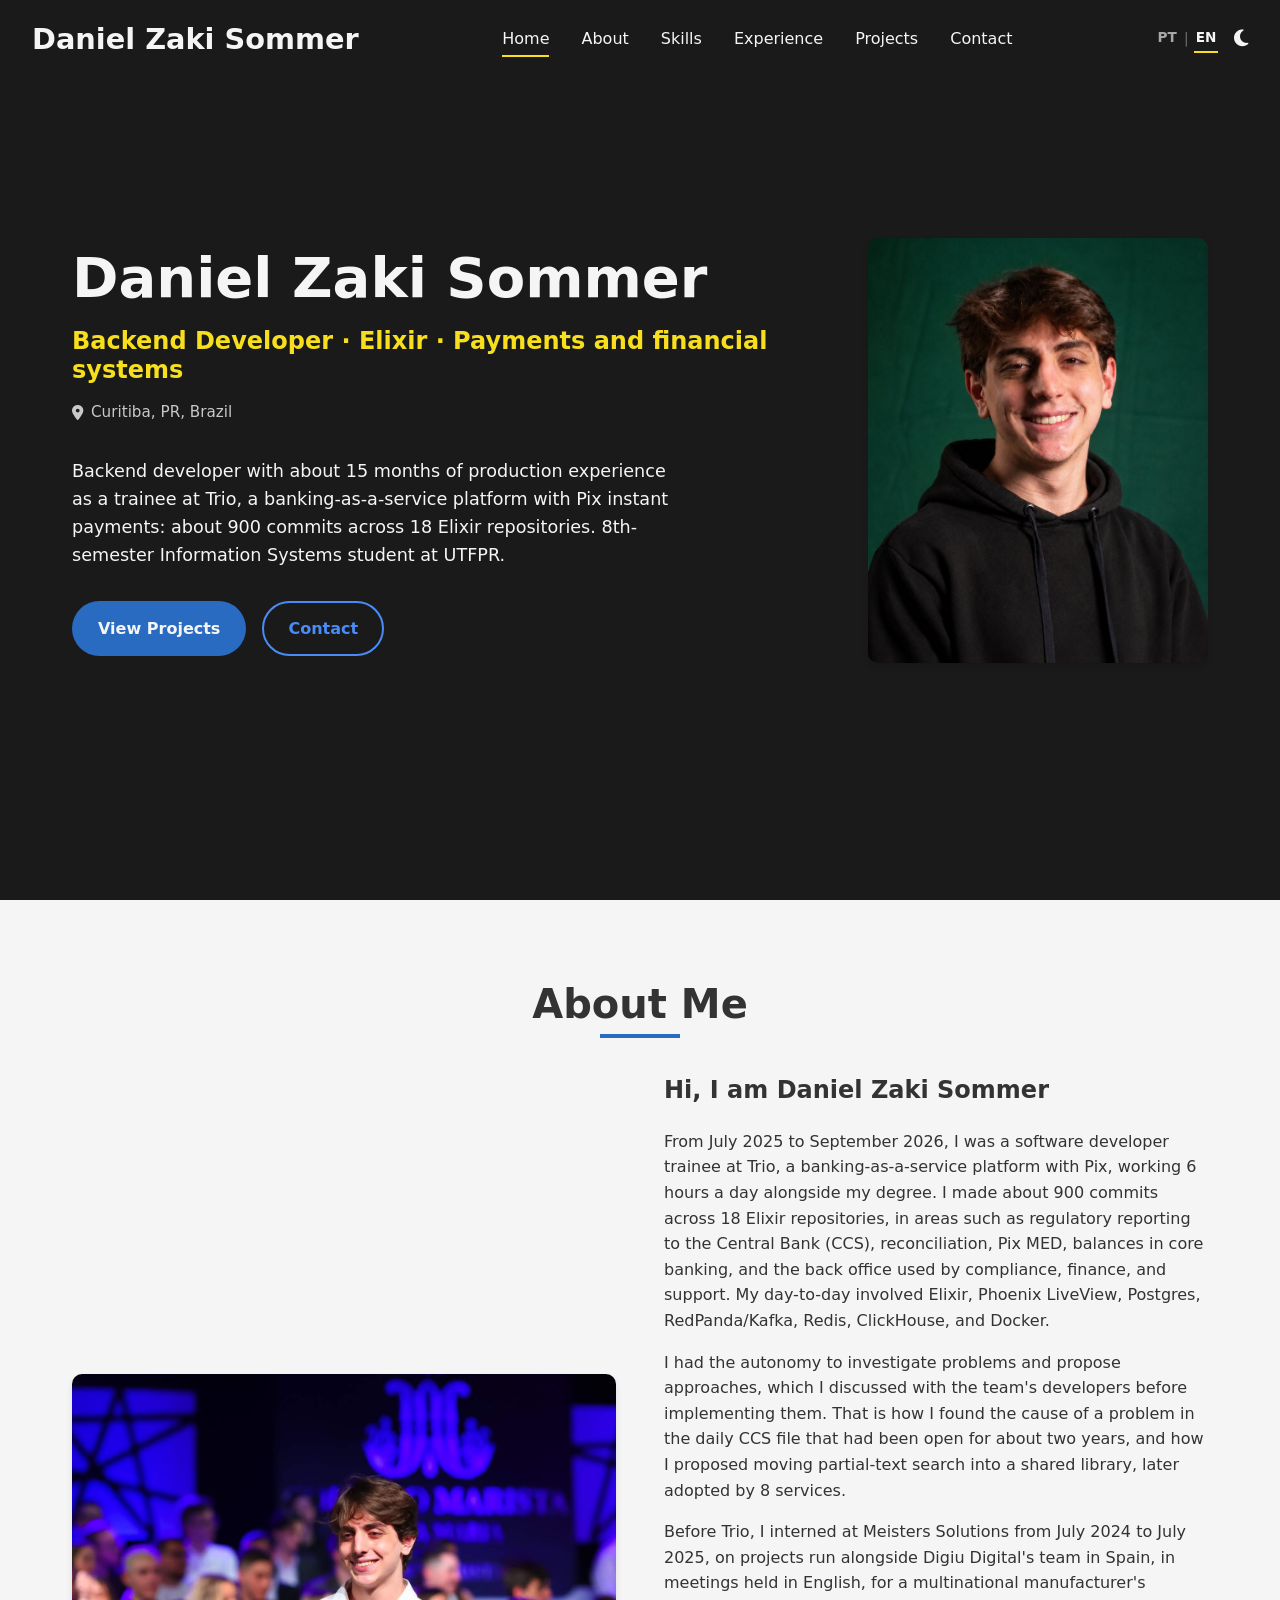
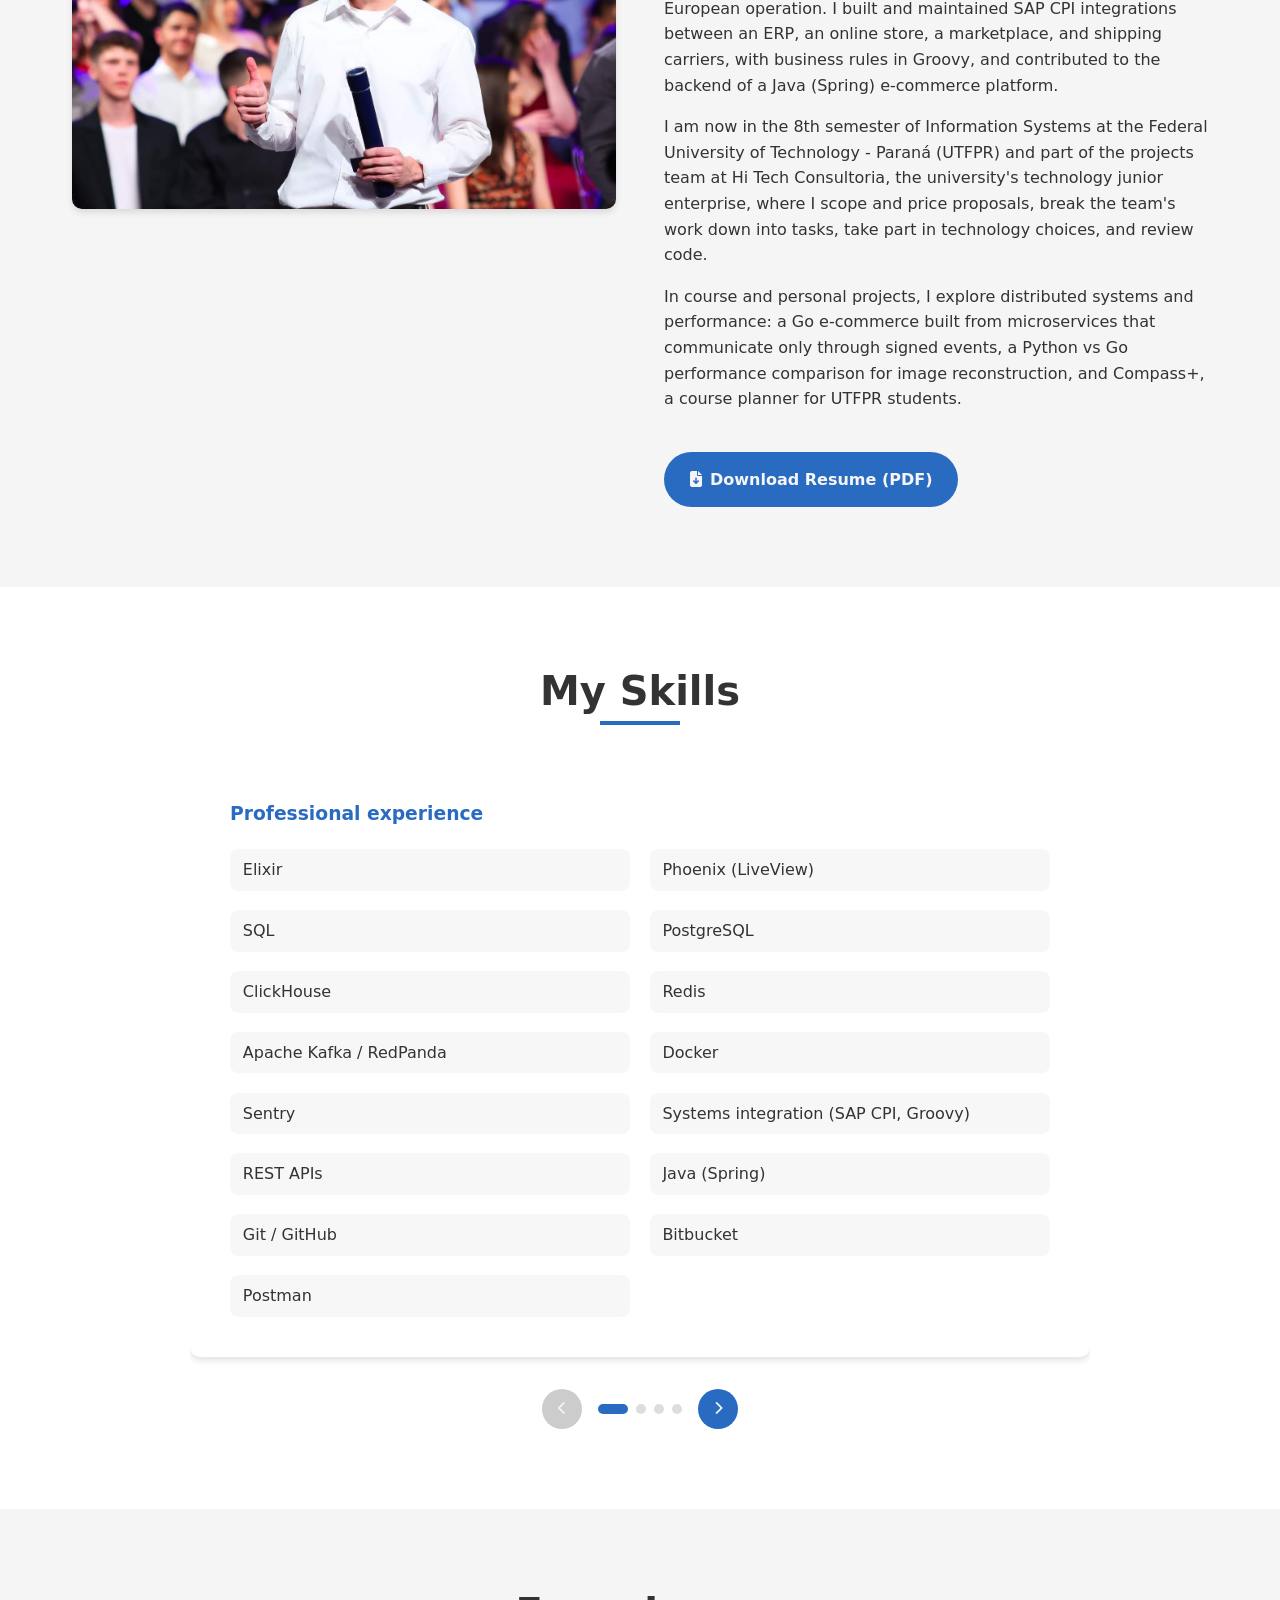
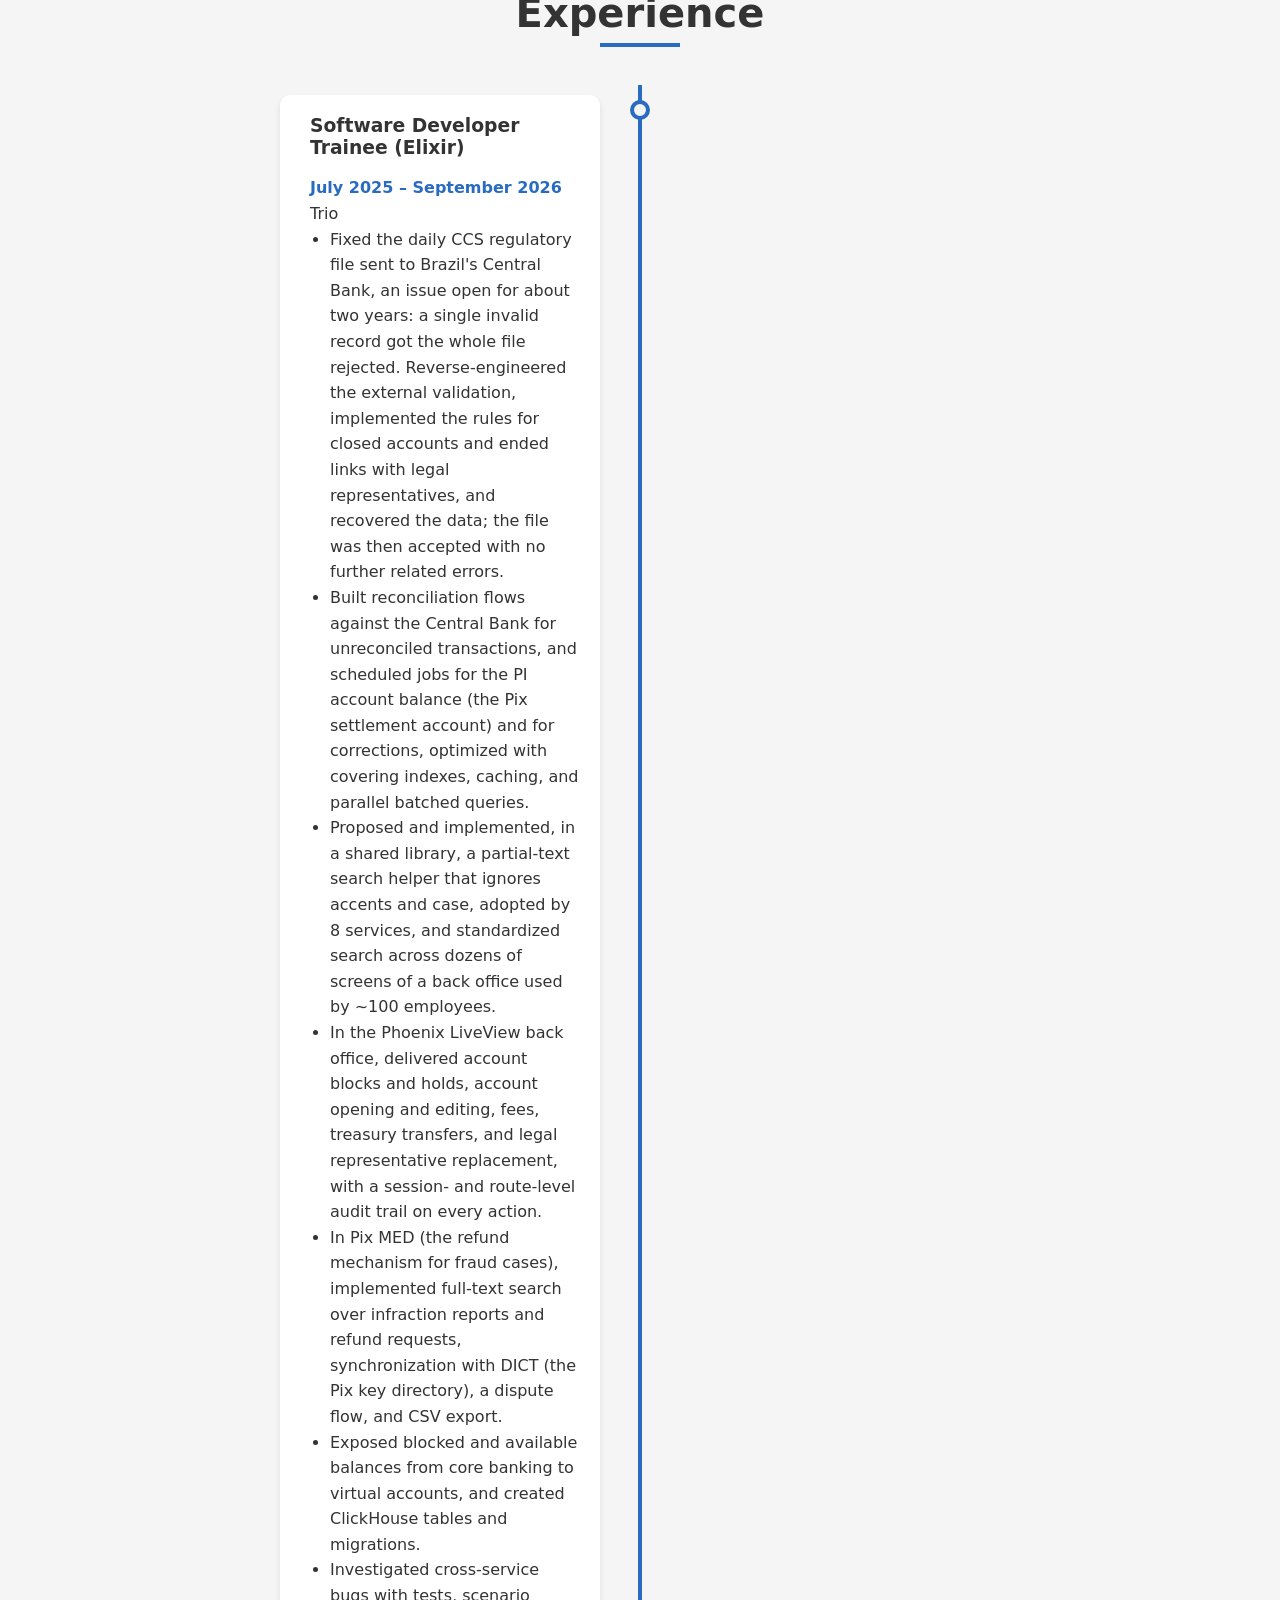
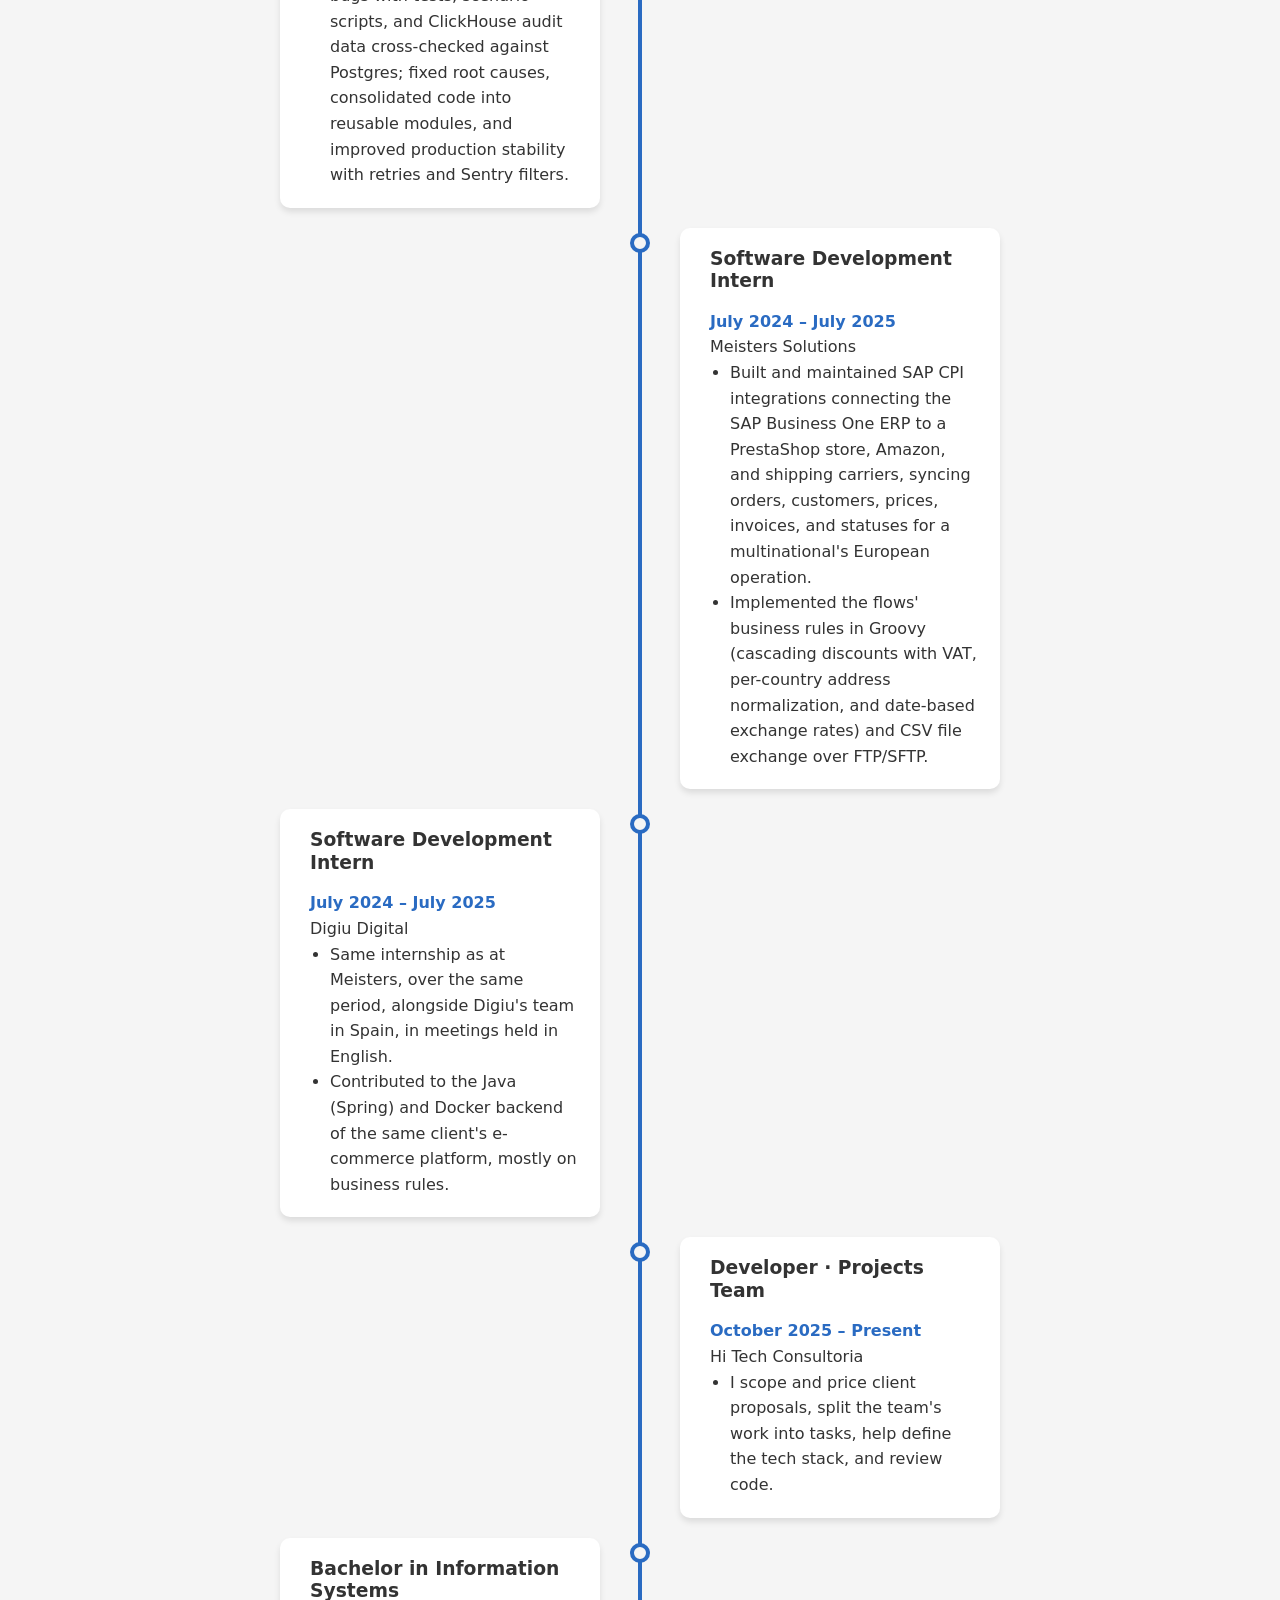
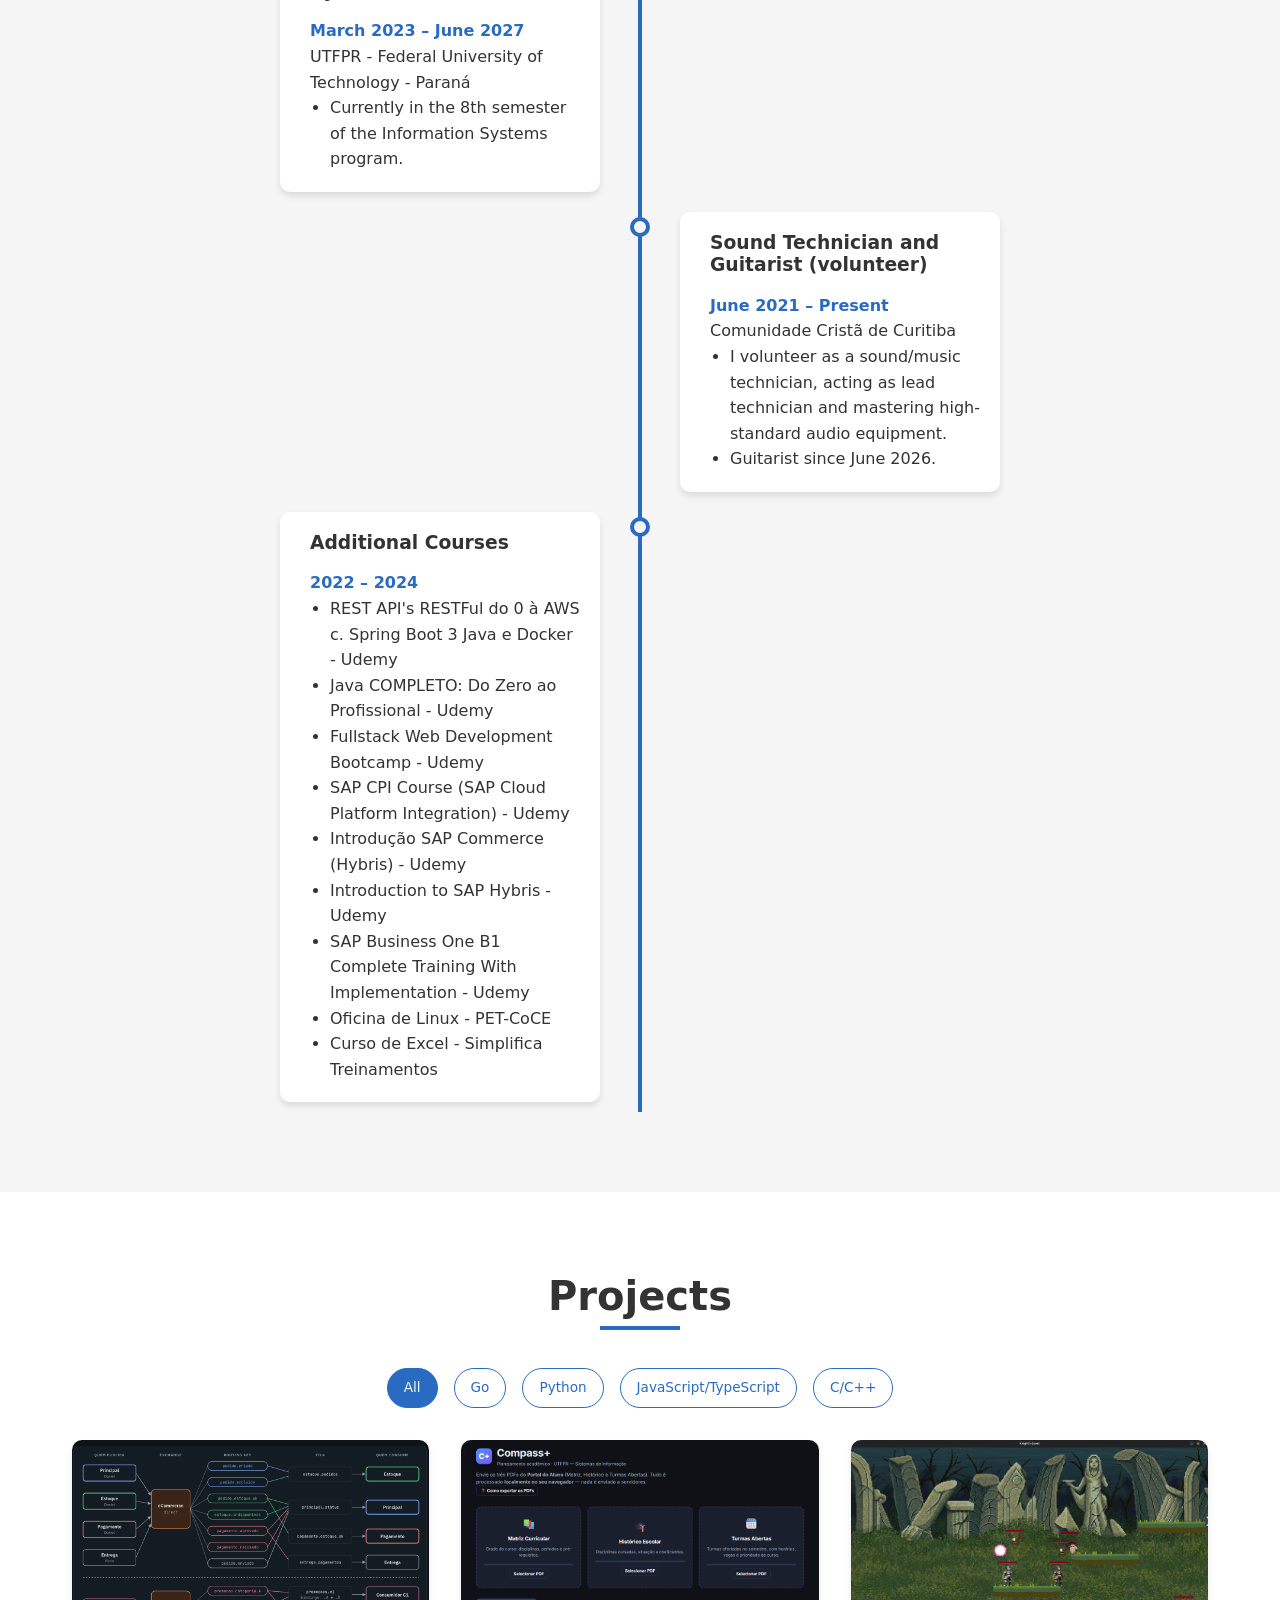
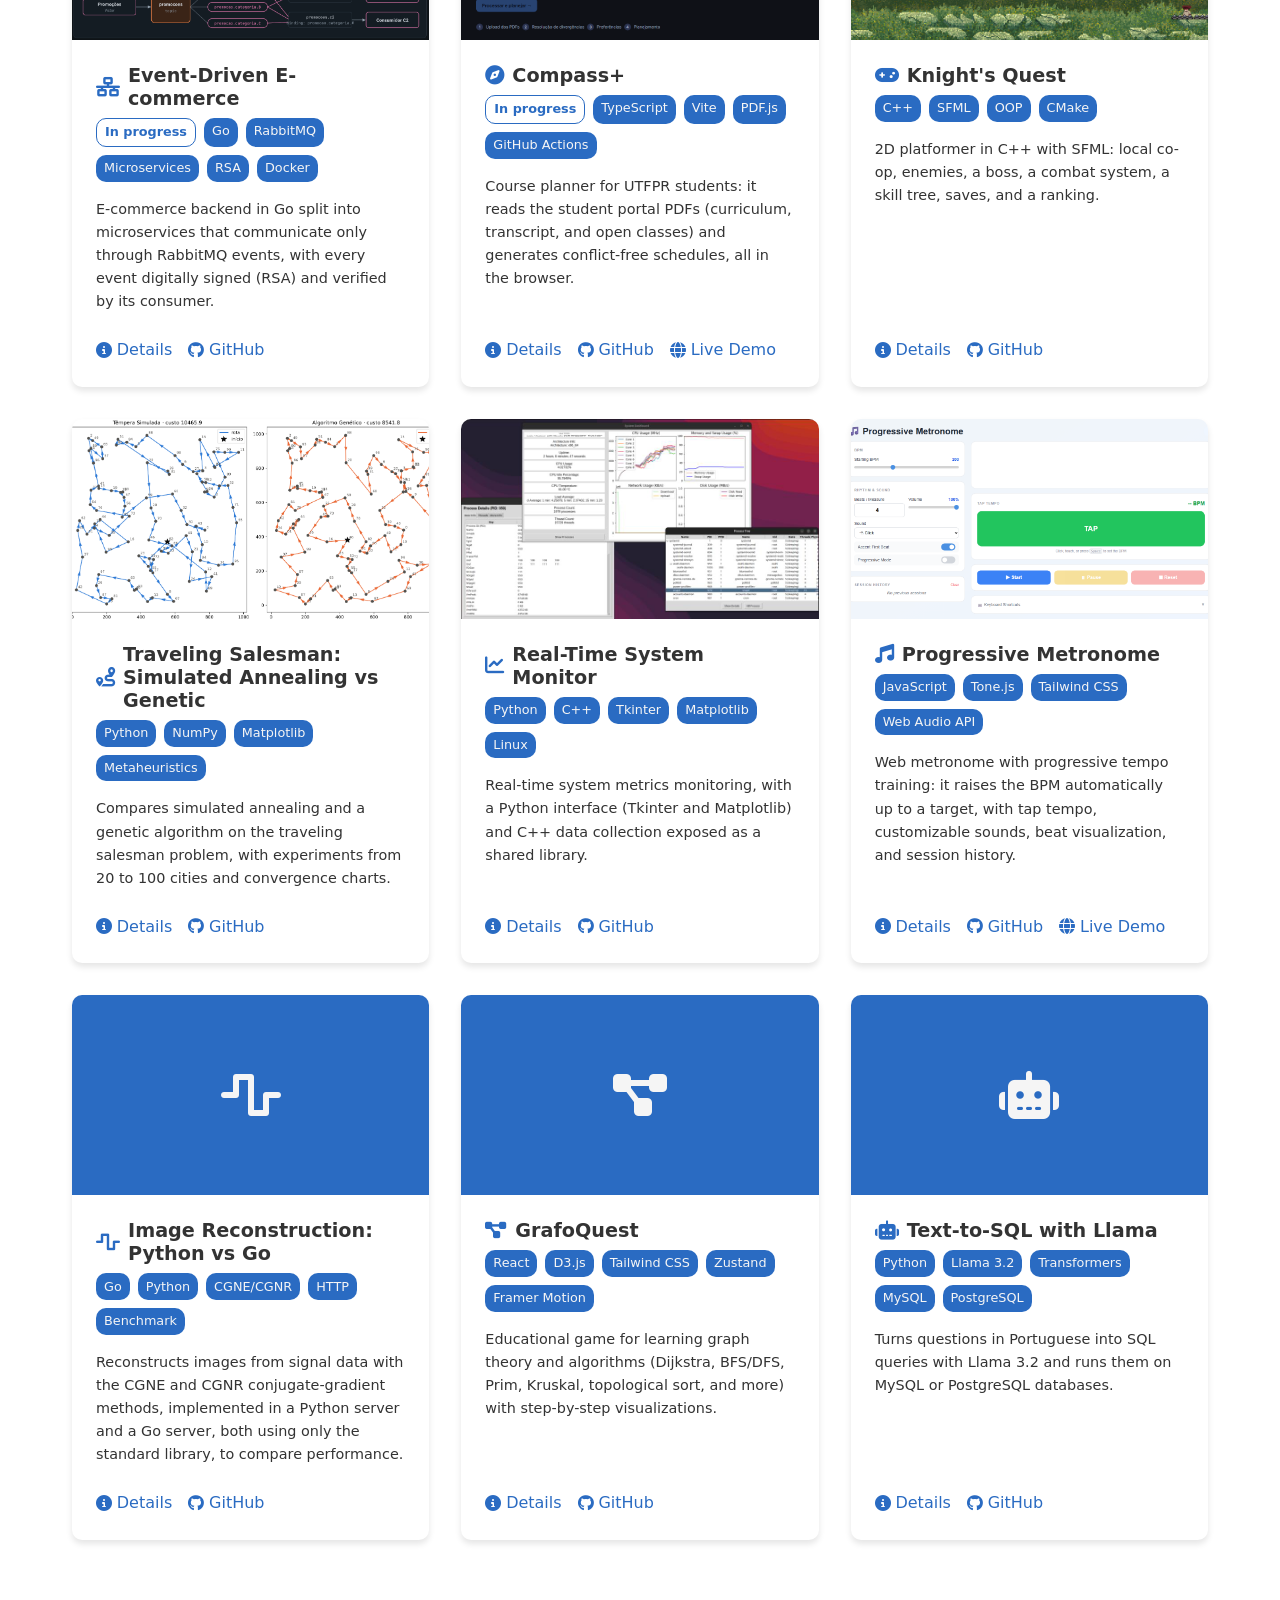
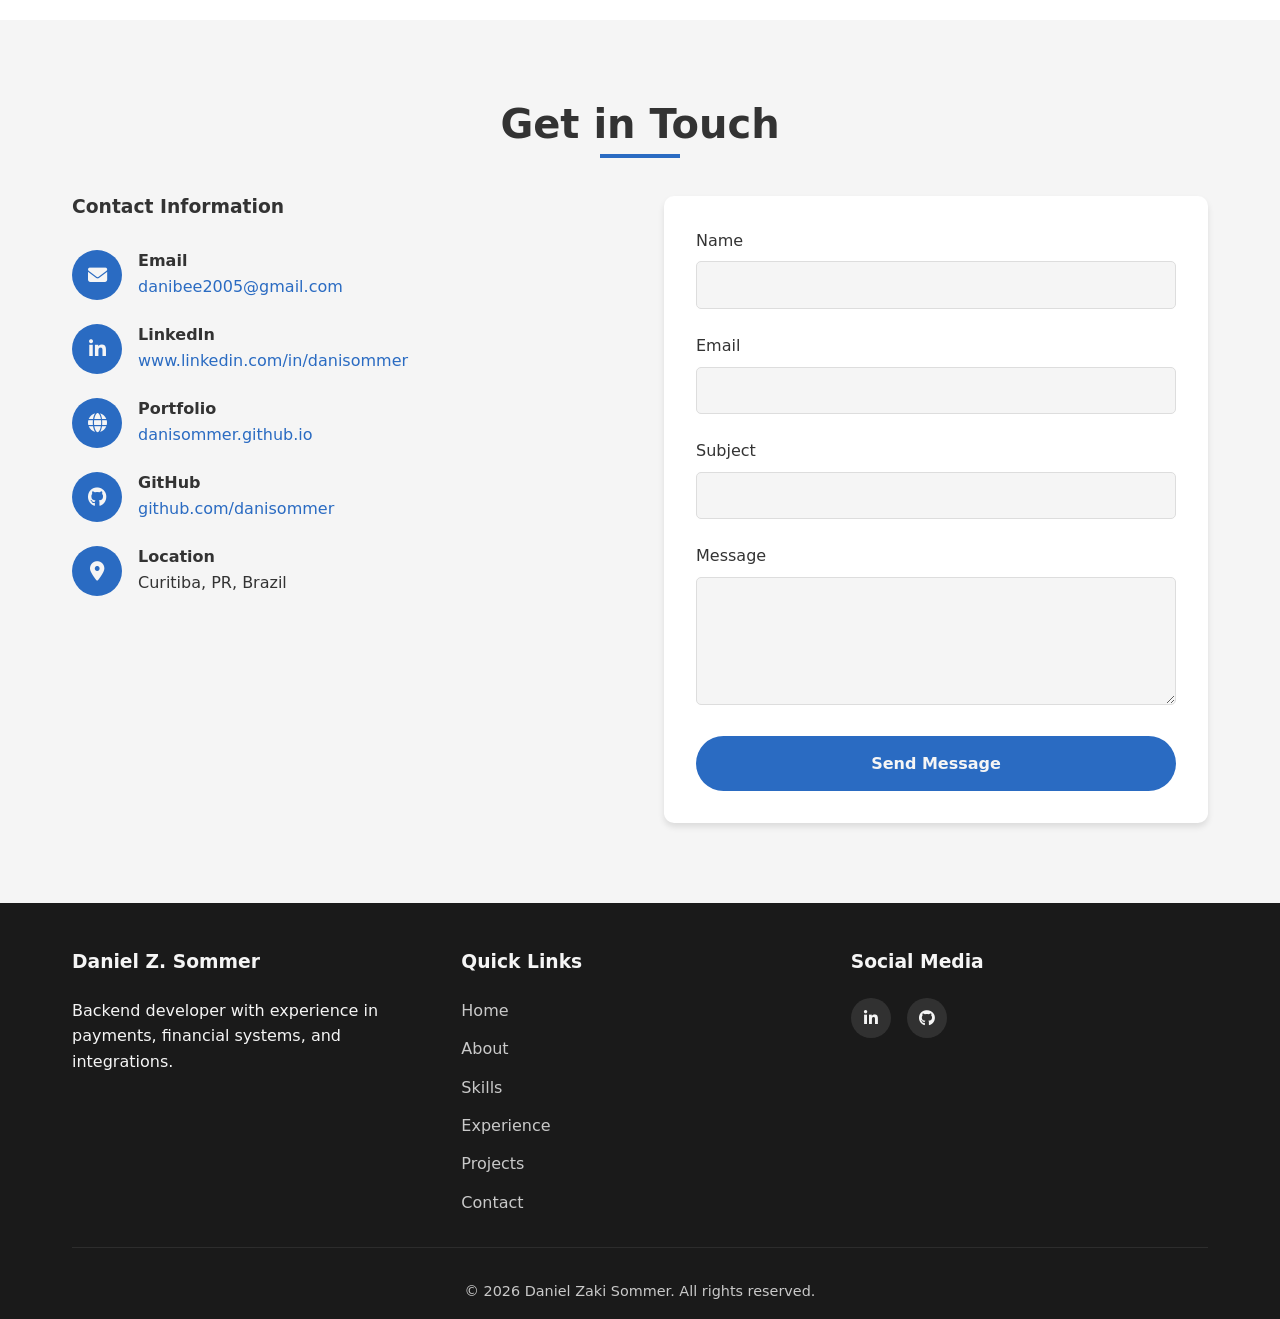
==== commit 5bdf382a: "Add new image 'retrato.png' and associated Zone.Identifier file - Added 'retrato.png' to the images " ====
--- a/index.html
+++ b/index.html
@@ -105,7 +105,7 @@
 
     <main>
         <section id="home" class="hero">
-            <div class="container">
+            <div class="container hero-container">
                 <div class="hero-content">
                     <h1 class="hero-title"></h1>
                     <p class="hero-subtitle"></p>
@@ -119,6 +119,7 @@
                         <a href="#contact" class="btn btn-outline" data-i18n="hero.contact"></a>
                     </div>
                 </div>
+                <div class="hero-portrait" hidden></div>
             </div>
         </section>
 
--- a/css/sections/hero.css
+++ b/css/sections/hero.css
@@ -8,8 +8,29 @@
     color: var(--color-inverse-text);
 }
 
+.hero-container {
+    display: flex;
+    align-items: center;
+    justify-content: space-between;
+    gap: 4rem;
+}
+
 .hero-content {
     max-width: 800px;
+}
+
+.hero-portrait {
+    flex-shrink: 0;
+    width: min(340px, 32vw);
+}
+
+.hero-portrait img {
+    width: 100%;
+    aspect-ratio: 4 / 5;
+    object-fit: cover;
+    object-position: 50% 20%;
+    border-radius: var(--radius-card);
+    box-shadow: var(--shadow-card);
 }
 
 .hero-title {
@@ -63,6 +84,16 @@
 }
 
 @media (max-width: 768px) {
+    .hero-container {
+        flex-direction: column-reverse;
+        align-items: stretch;
+        gap: 2rem;
+    }
+
+    .hero-portrait {
+        width: 180px;
+    }
+
     .hero-title {
         font-size: 2.5rem;
     }
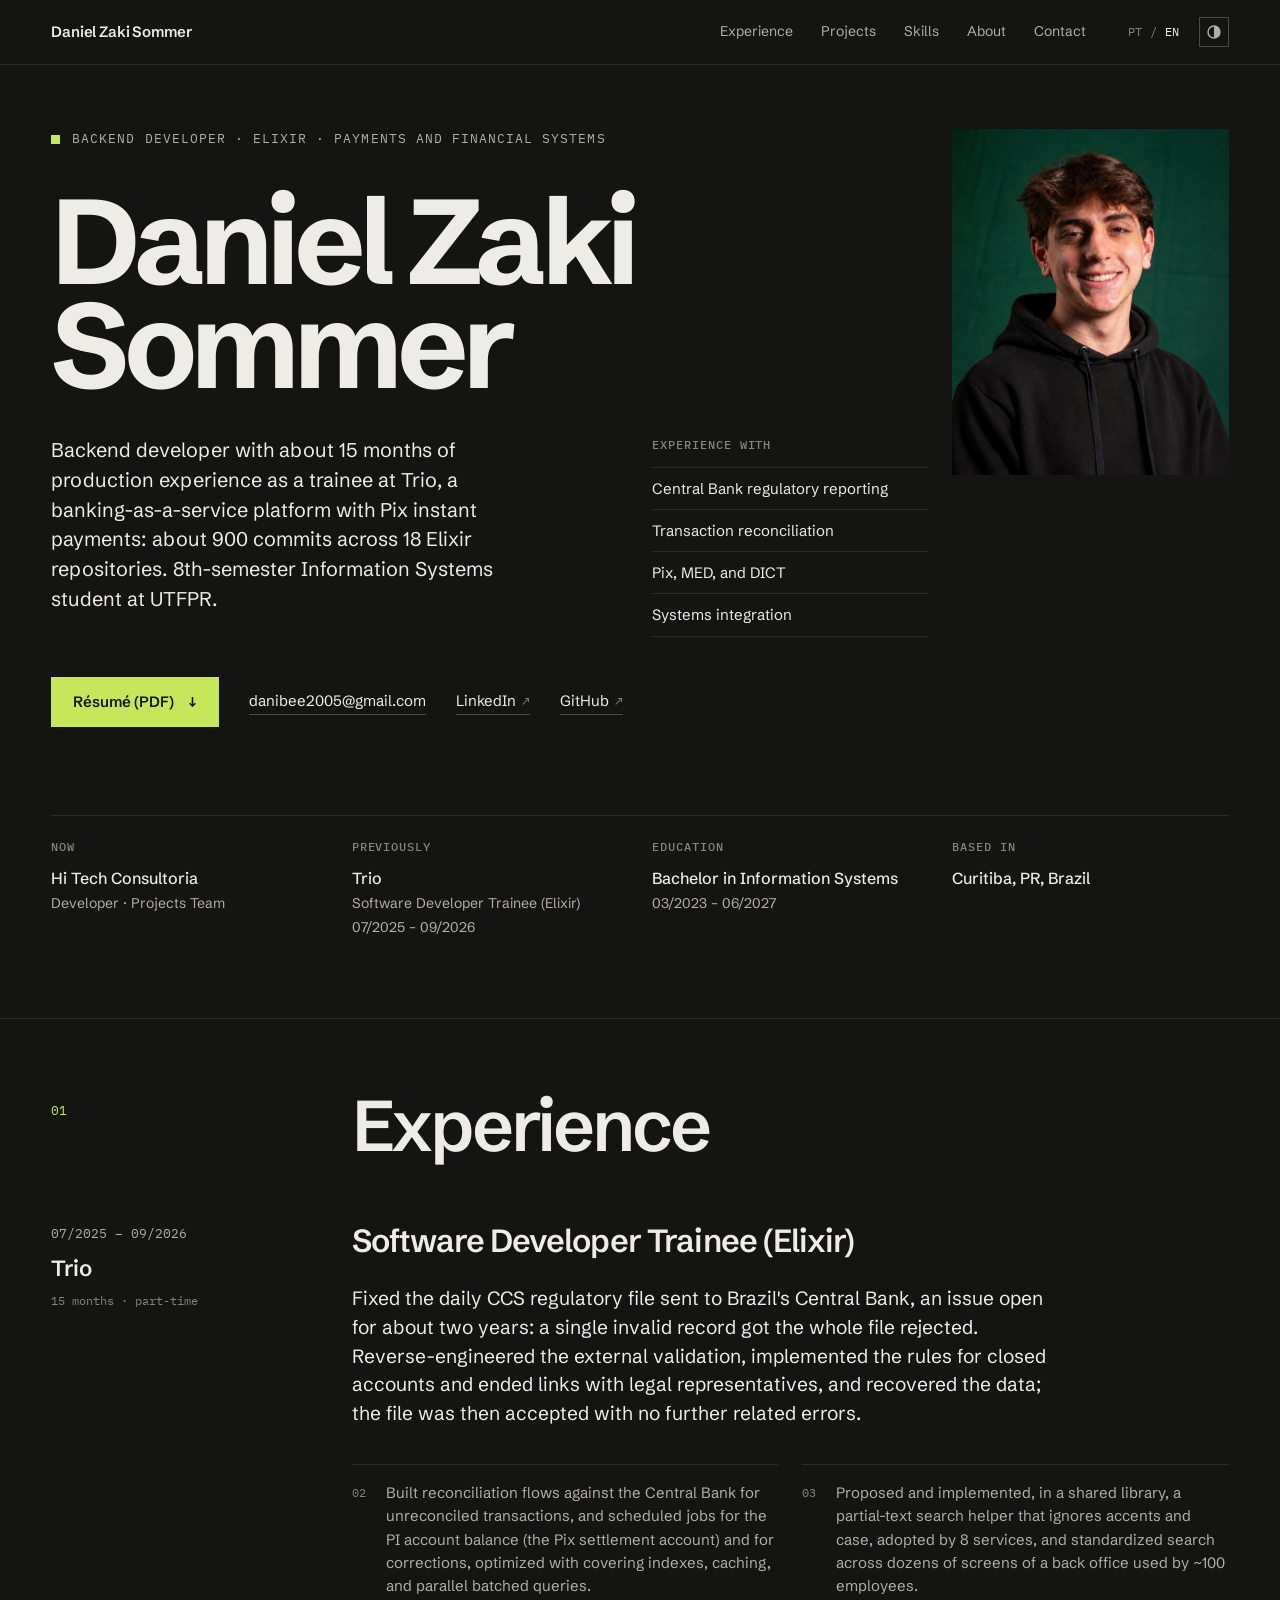
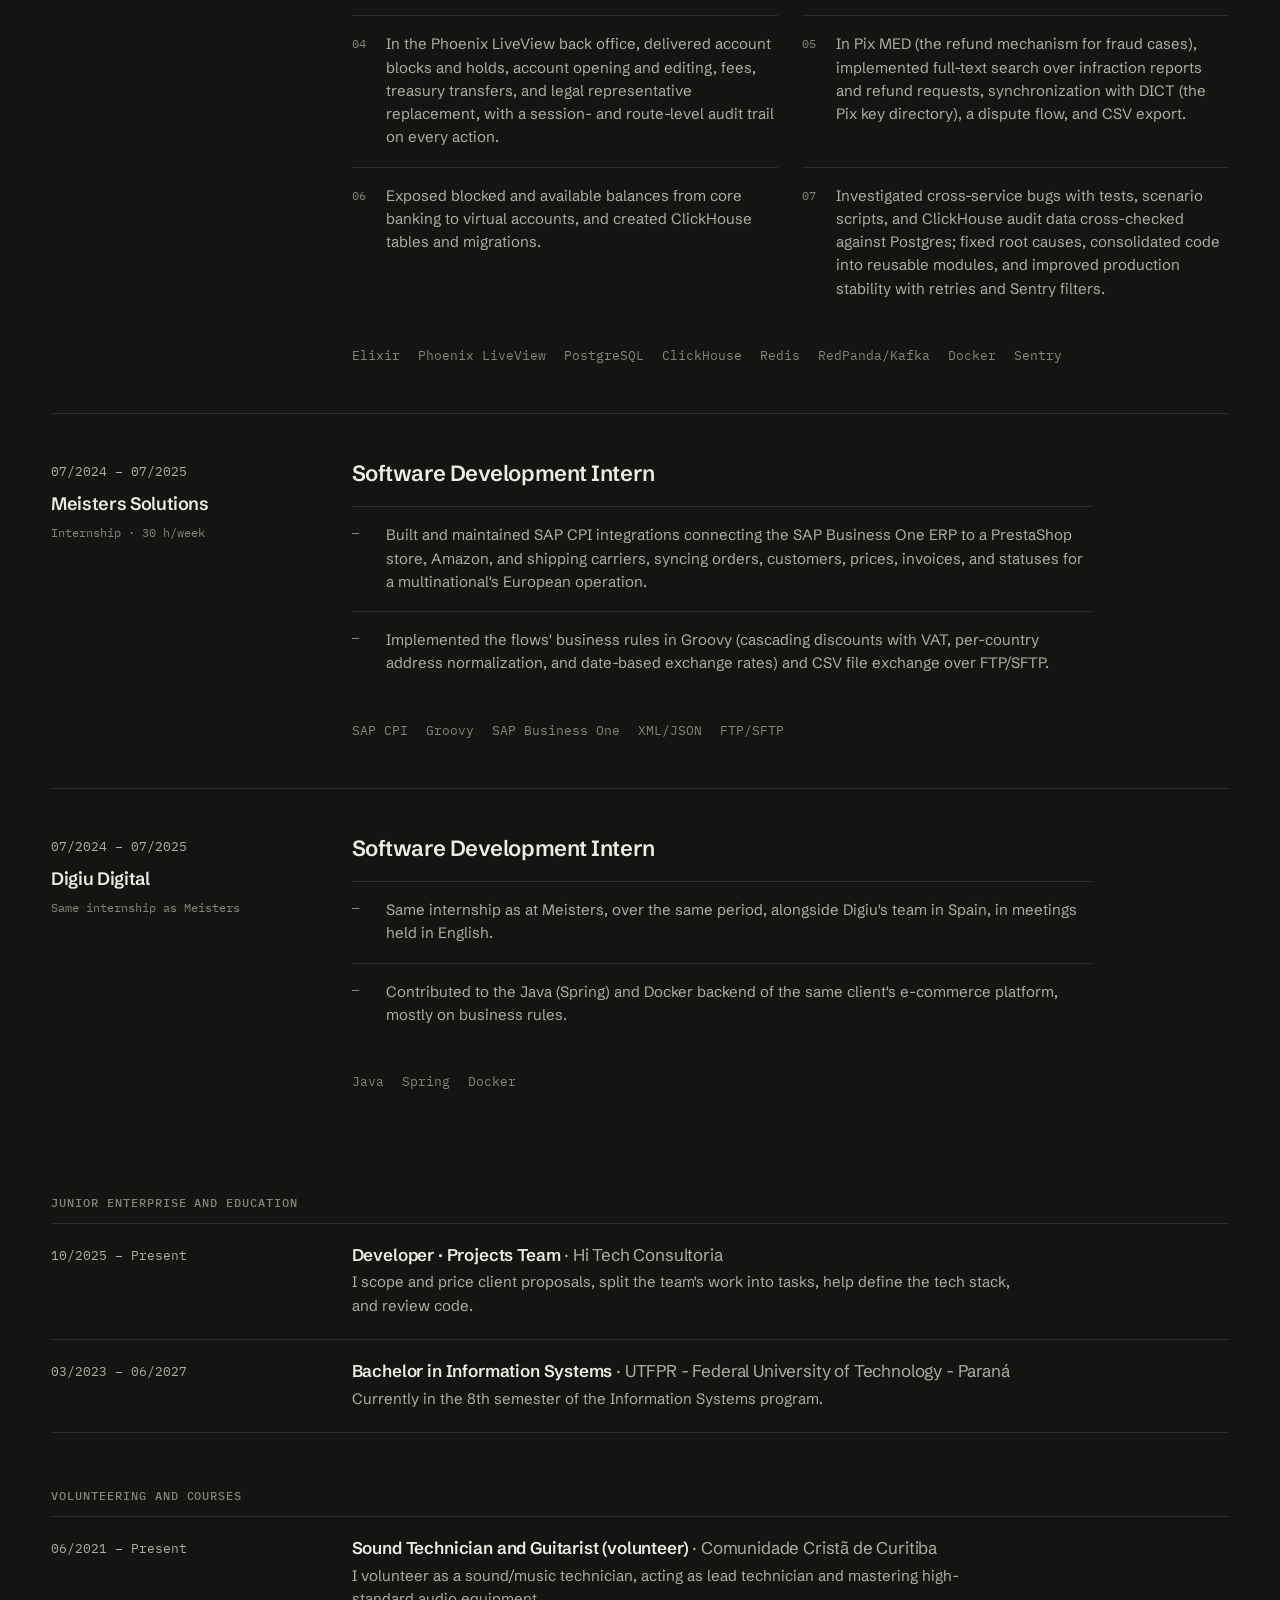
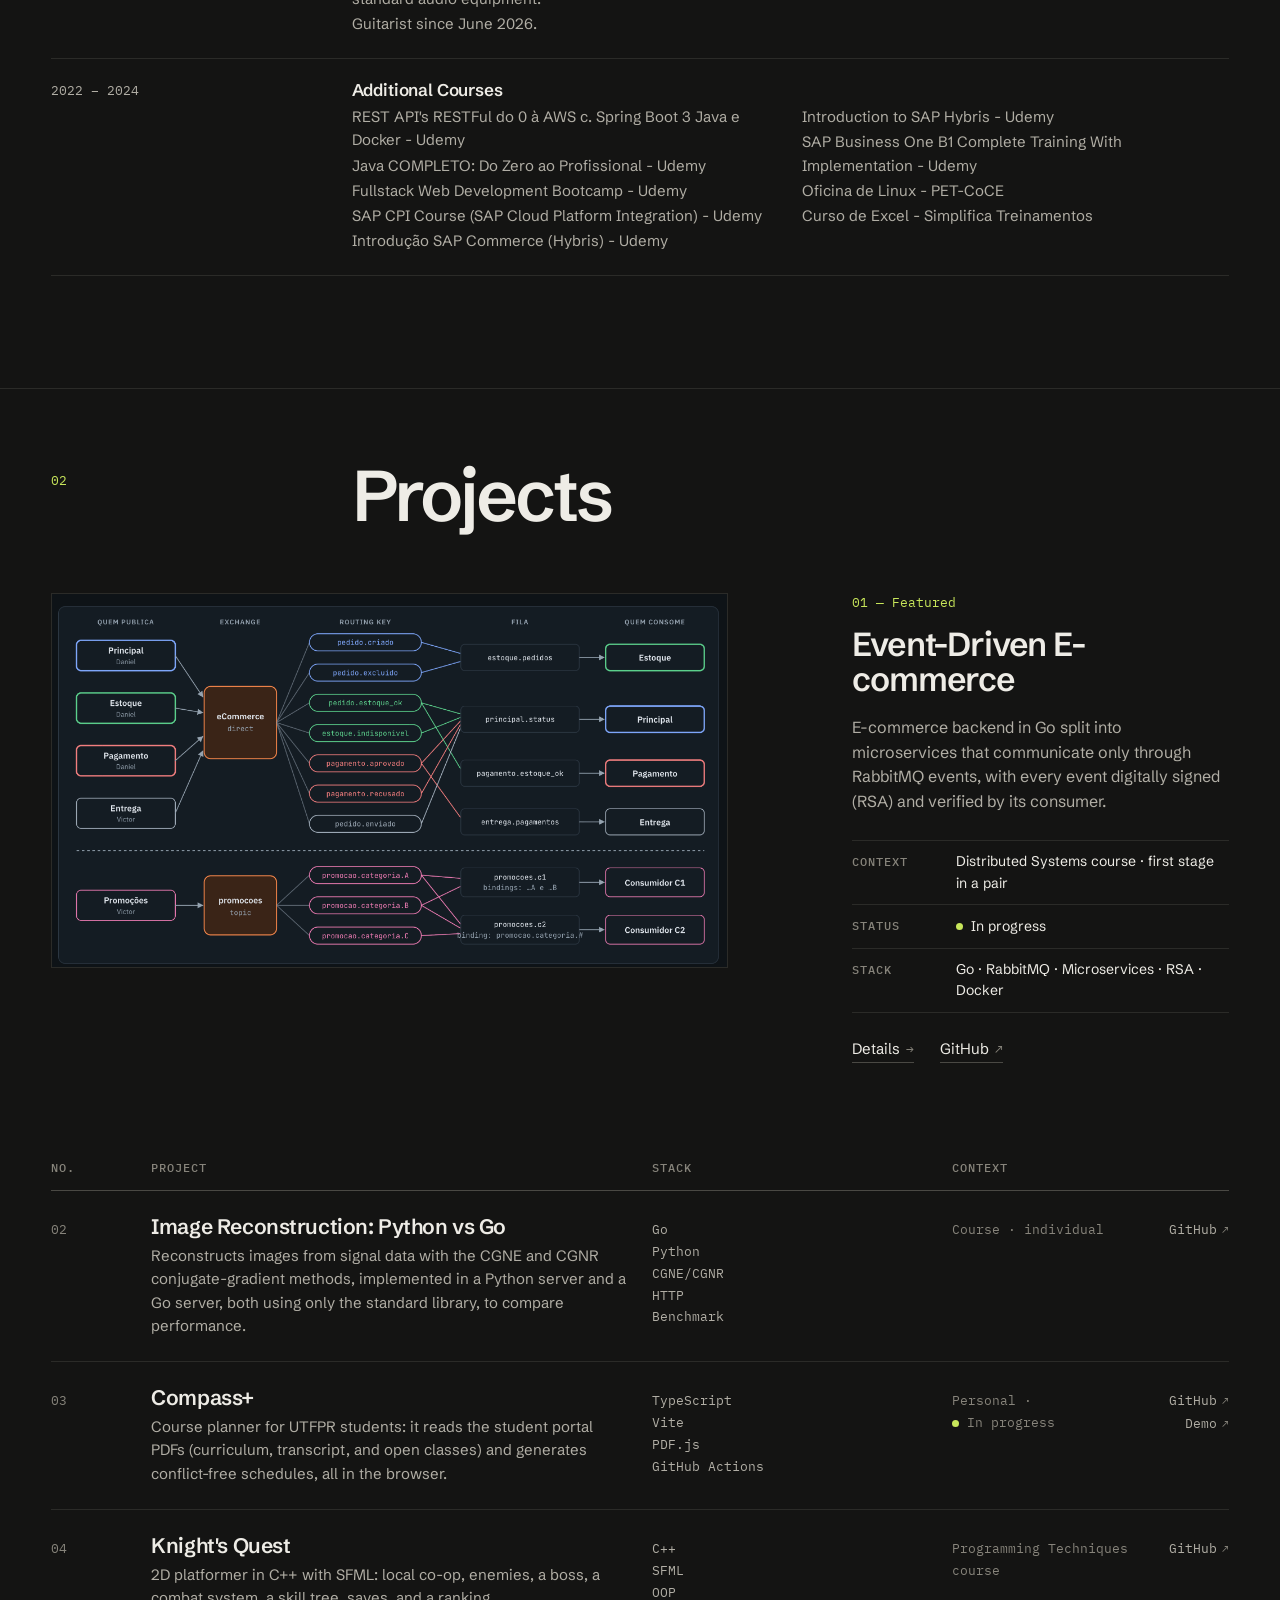
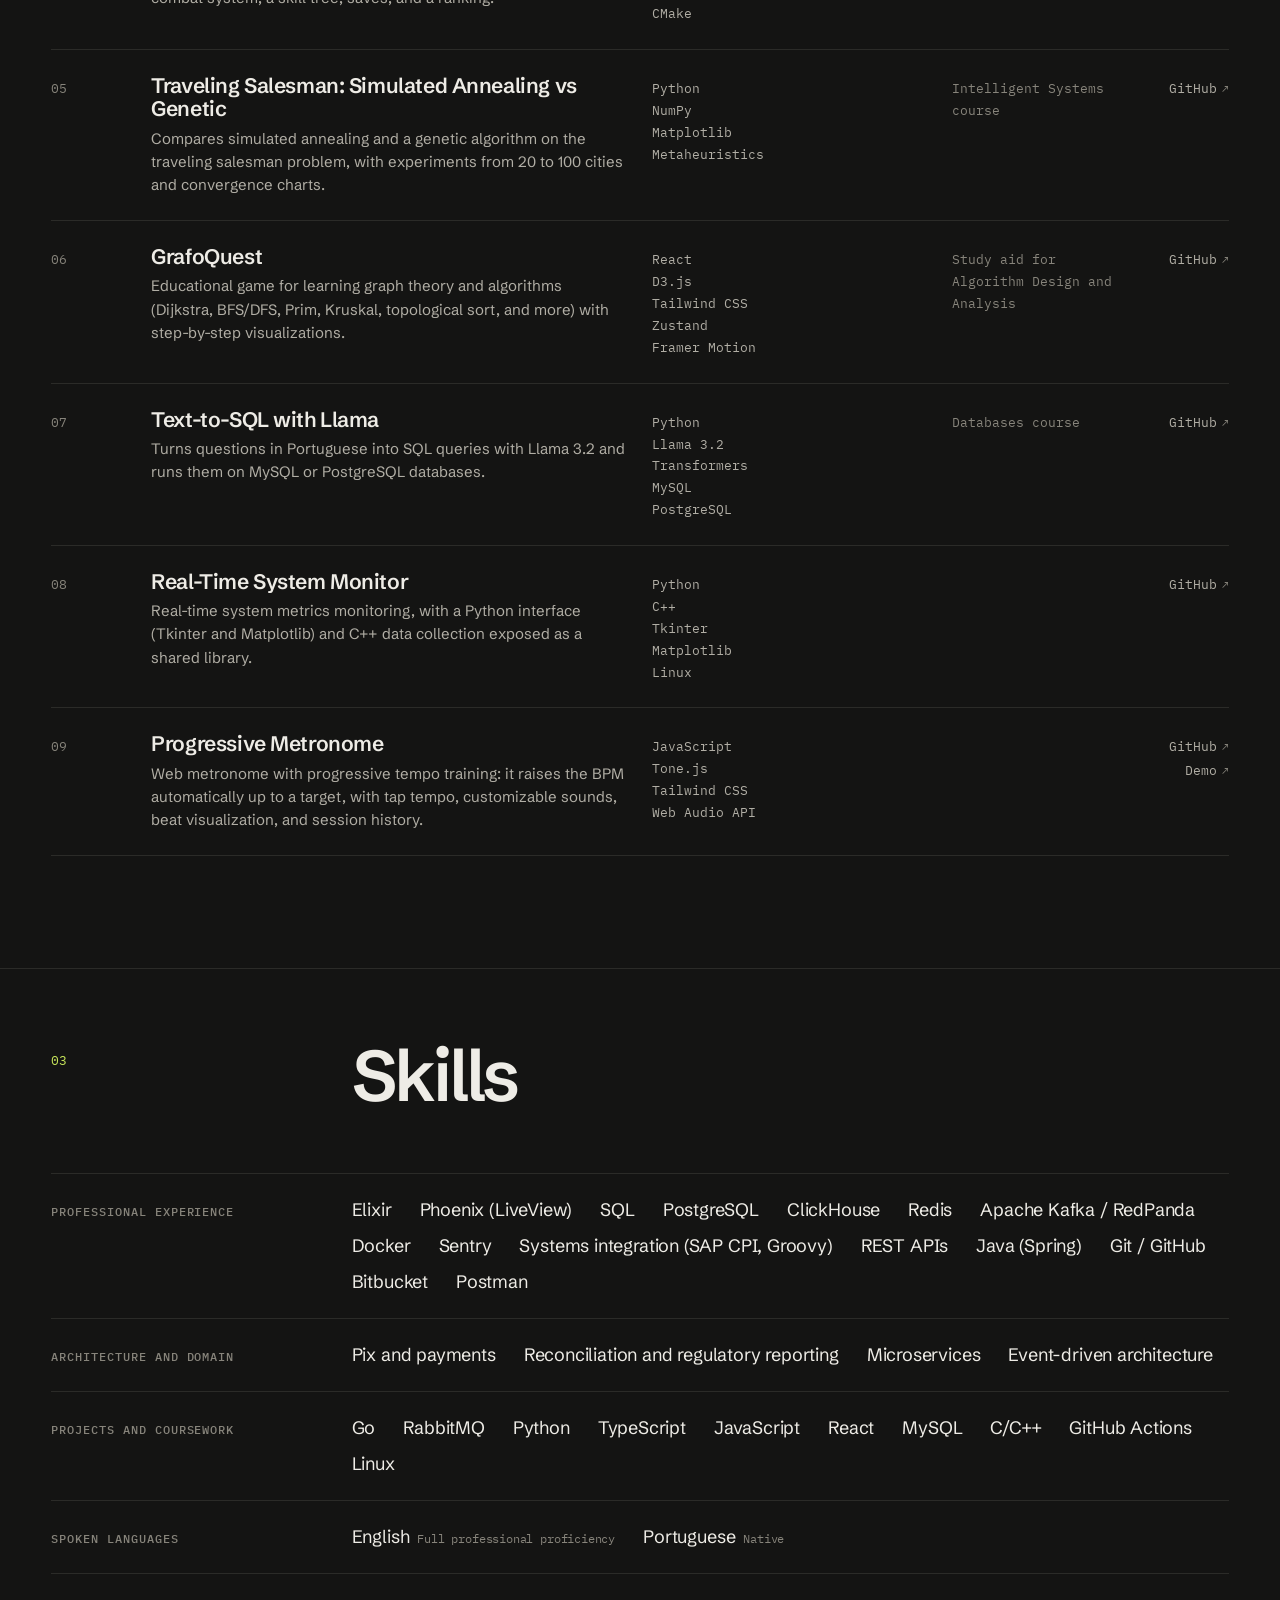
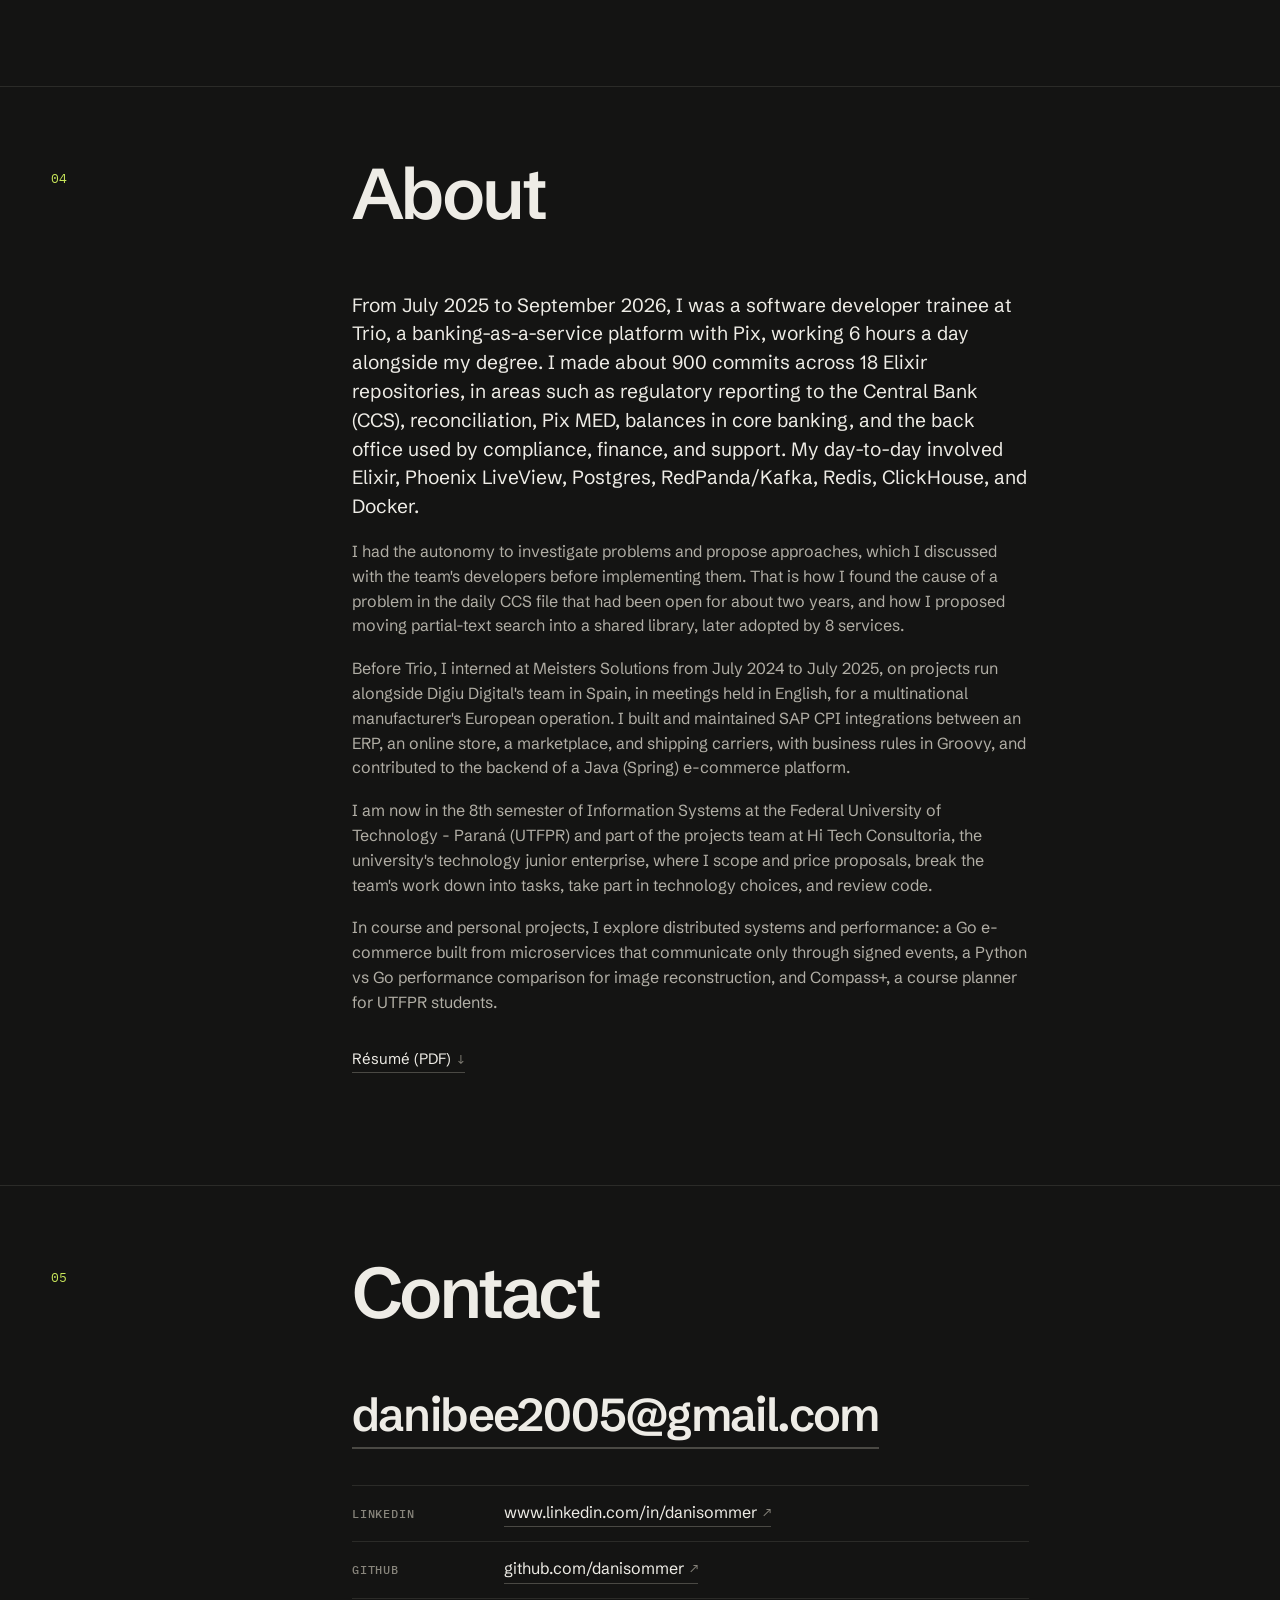
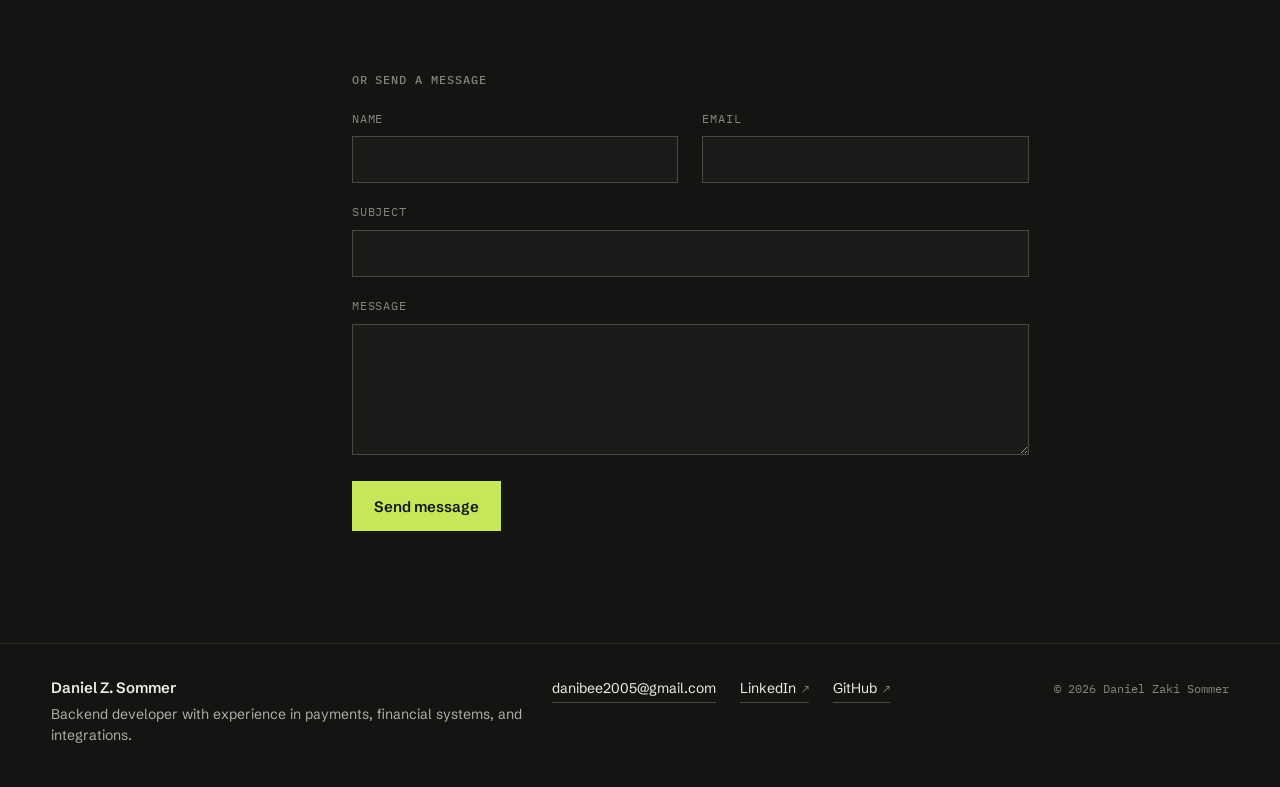
==== commit d7302ab9: "feat: redesign portfolio with a swiss-style 12-column layout" ====
--- a/index.html
+++ b/index.html
@@ -1,12 +1,12 @@
 <!DOCTYPE html>
-<html lang="pt-BR">
+<html lang="pt-BR" data-theme="dark">
 
 <head>
     <meta charset="UTF-8">
     <meta name="viewport" content="width=device-width, initial-scale=1.0">
     <title>Daniel Zaki Sommer - Backend Developer</title>
     <meta name="description" content="Desenvolvedor backend (Elixir) com experiência em Pix, sistemas financeiros e integrações. Estudante de Sistemas de Informação na UTFPR.">
-    <meta name="theme-color" content="#1a1a1a">
+    <meta name="theme-color" content="#141413">
     <link rel="canonical" href="https://danisommer.github.io/">
     <meta property="og:type" content="website">
     <meta property="og:url" content="https://danisommer.github.io/">
@@ -28,19 +28,20 @@
             } catch {
                 saved = null;
             }
-            const system = matchMedia("(prefers-color-scheme: dark)").matches ? "dark" : "light";
-            document.documentElement.dataset.theme = saved === "light" || saved === "dark" ? saved : system;
+            document.documentElement.dataset.theme = saved === "light" ? "light" : "dark";
         }
     </script>
-    <link rel="stylesheet" href="https://cdnjs.cloudflare.com/ajax/libs/font-awesome/6.4.0/css/all.min.css">
+    <link rel="preconnect" href="https://fonts.googleapis.com">
+    <link rel="preconnect" href="https://fonts.gstatic.com" crossorigin>
+    <link rel="stylesheet" href="https://fonts.googleapis.com/css2?family=IBM+Plex+Mono:wght@400;500&family=Schibsted+Grotesk:wght@400;500;600;700&display=swap">
     <link rel="stylesheet" href="css/tokens.css">
     <link rel="stylesheet" href="css/base.css">
     <link rel="stylesheet" href="css/layout.css">
     <link rel="stylesheet" href="css/sections/hero.css">
-    <link rel="stylesheet" href="css/sections/about.css">
-    <link rel="stylesheet" href="css/sections/skills.css">
     <link rel="stylesheet" href="css/sections/experience.css">
     <link rel="stylesheet" href="css/sections/projects.css">
+    <link rel="stylesheet" href="css/sections/skills.css">
+    <link rel="stylesheet" href="css/sections/about.css">
     <link rel="stylesheet" href="css/sections/contact.css">
     <script type="module" src="js/main.js"></script>
 </head>
@@ -51,138 +52,125 @@
     </noscript>
 
     <header class="site-header">
-        <div class="header-container">
-            <a href="#home" class="logo"></a>
+        <div class="wrap header-bar">
+            <a href="#top" class="brand"></a>
             <nav class="nav-links" data-i18n-aria-label="a11y.mainNav">
-                <a href="#home" data-i18n="nav.home"></a>
-                <a href="#about" data-i18n="nav.about"></a>
-                <a href="#skills" data-i18n="nav.skills"></a>
                 <a href="#experience" data-i18n="nav.experience"></a>
                 <a href="#projects" data-i18n="nav.projects"></a>
+                <a href="#skills" data-i18n="nav.skills"></a>
+                <a href="#about" data-i18n="nav.about"></a>
                 <a href="#contact" data-i18n="nav.contact"></a>
             </nav>
-            <div class="header-actions">
+            <div class="header-tools">
                 <div class="language-toggle" role="group" data-i18n-aria-label="a11y.language">
                     <button type="button" data-lang="pt" lang="pt-BR" title="Português">PT</button>
-                    <span aria-hidden="true">|</span>
+                    <span aria-hidden="true">/</span>
                     <button type="button" data-lang="en" lang="en" title="English">EN</button>
                 </div>
                 <button type="button" class="theme-toggle" data-theme-toggle data-i18n-aria-label="a11y.themeToggle">
-                    <i class="fas fa-moon" aria-hidden="true"></i>
+                    <svg width="14" height="14" viewBox="0 0 14 14" aria-hidden="true"><circle cx="7" cy="7" r="6" fill="none" stroke="currentColor" stroke-width="1.4"/><path d="M7 1a6 6 0 0 1 0 12z" fill="currentColor"/></svg>
                 </button>
-                <button type="button" class="menu-toggle" aria-expanded="false" aria-controls="mobile-nav" data-i18n-aria-label="a11y.menuOpen">
-                    <i class="fas fa-bars" aria-hidden="true"></i>
-                </button>
+                <button type="button" class="menu-toggle" aria-expanded="false" aria-controls="mobile-nav" data-i18n="nav.menu"></button>
             </div>
         </div>
     </header>
 
     <div class="mobile-nav" id="mobile-nav" inert>
-        <button type="button" class="mobile-nav-close" data-i18n-aria-label="a11y.menuClose">
-            <i class="fas fa-times" aria-hidden="true"></i>
-        </button>
+        <button type="button" class="mobile-nav-close" data-i18n="nav.close" data-i18n-aria-label="a11y.menuClose"></button>
         <nav class="mobile-links" data-i18n-aria-label="a11y.mainNav">
-            <a href="#home" data-i18n="nav.home"></a>
-            <a href="#about" data-i18n="nav.about"></a>
-            <a href="#skills" data-i18n="nav.skills"></a>
             <a href="#experience" data-i18n="nav.experience"></a>
             <a href="#projects" data-i18n="nav.projects"></a>
+            <a href="#skills" data-i18n="nav.skills"></a>
+            <a href="#about" data-i18n="nav.about"></a>
             <a href="#contact" data-i18n="nav.contact"></a>
         </nav>
         <div class="mobile-controls">
             <div class="language-toggle" role="group" data-i18n-aria-label="a11y.language">
                 <button type="button" data-lang="pt" lang="pt-BR" title="Português">PT</button>
-                <span aria-hidden="true">|</span>
+                <span aria-hidden="true">/</span>
                 <button type="button" data-lang="en" lang="en" title="English">EN</button>
             </div>
             <button type="button" class="theme-toggle" data-theme-toggle data-i18n-aria-label="a11y.themeToggle">
-                <i class="fas fa-moon" aria-hidden="true"></i>
+                <svg width="14" height="14" viewBox="0 0 14 14" aria-hidden="true"><circle cx="7" cy="7" r="6" fill="none" stroke="currentColor" stroke-width="1.4"/><path d="M7 1a6 6 0 0 1 0 12z" fill="currentColor"/></svg>
             </button>
         </div>
     </div>
 
     <div class="overlay" aria-hidden="true"></div>
 
-    <main>
+    <main id="top">
         <section id="home" class="hero">
-            <div class="container hero-container">
-                <div class="hero-content">
-                    <h1 class="hero-title"></h1>
-                    <p class="hero-subtitle"></p>
-                    <p class="hero-location" hidden>
-                        <i class="fas fa-location-dot" aria-hidden="true"></i>
-                        <span></span>
-                    </p>
-                    <p class="hero-text"></p>
-                    <div class="hero-btns">
-                        <a href="#projects" class="btn" data-i18n="hero.viewProjects"></a>
-                        <a href="#contact" class="btn btn-outline" data-i18n="hero.contact"></a>
+            <div class="wrap">
+                <div class="grid hero-grid">
+                    <p class="hero-kicker"></p>
+                    <h1 class="hero-name"></h1>
+                    <figure class="hero-portrait" hidden></figure>
+                    <p class="hero-lede"></p>
+                    <div class="hero-focus" hidden>
+                        <p class="label" data-i18n="hero.focus"></p>
+                        <ul></ul>
                     </div>
-                </div>
-                <div class="hero-portrait" hidden></div>
-            </div>
-        </section>
-
-        <section id="about" class="section about">
-            <div class="container">
-                <h2 class="section-title" data-i18n="about.title"></h2>
-                <div class="about-container">
-                    <div class="about-img"></div>
-                    <div class="about-content">
-                        <h3 class="about-greeting"></h3>
-                        <div class="about-text"></div>
-                        <a class="btn about-btn">
-                            <i class="fas fa-file-arrow-down" aria-hidden="true"></i>
-                            <span data-i18n="cv.download"></span>
-                        </a>
-                    </div>
-                </div>
-            </div>
-        </section>
-
-        <section id="skills" class="section skills">
-            <div class="container">
-                <h2 class="section-title" data-i18n="skills.title"></h2>
-                <div class="skills-carousel-container" role="region" aria-roledescription="carousel" data-i18n-aria-label="skills.carousel">
-                    <div class="skills-carousel"></div>
-                    <div class="carousel-navigation">
-                        <button type="button" class="carousel-btn" data-carousel="prev" data-i18n-aria-label="skills.previous">
-                            <i class="fas fa-chevron-left" aria-hidden="true"></i>
-                        </button>
-                        <div class="carousel-indicators"></div>
-                        <button type="button" class="carousel-btn" data-carousel="next" data-i18n-aria-label="skills.next">
-                            <i class="fas fa-chevron-right" aria-hidden="true"></i>
-                        </button>
-                    </div>
-                </div>
-            </div>
-        </section>
-
-        <section id="experience" class="section experience">
-            <div class="container">
-                <h2 class="section-title" data-i18n="experience.title"></h2>
-                <ol class="timeline"></ol>
-            </div>
-        </section>
-
-        <section id="projects" class="section projects">
-            <div class="container">
-                <h2 class="section-title" data-i18n="projects.title"></h2>
-                <div class="filter-container" role="group" data-i18n-aria-label="projects.filterLabel"></div>
-                <div class="projects-grid"></div>
-            </div>
-        </section>
-
-        <section id="contact" class="section contact">
-            <div class="container">
-                <h2 class="section-title" data-i18n="contact.title"></h2>
-                <div class="contact-container">
-                    <div class="contact-info">
-                        <h3 data-i18n="contact.info"></h3>
-                        <ul class="contact-list"></ul>
-                    </div>
-                    <div class="contact-form">
-                        <form id="contact-form" action="https://formspree.io/f/mgvavpow" method="POST">
+                    <div class="hero-actions"></div>
+                </div>
+                <dl class="grid hero-facts"></dl>
+            </div>
+        </section>
+
+        <section id="experience" class="section">
+            <div class="wrap">
+                <header class="grid section-head">
+                    <p class="section-index" aria-hidden="true">01</p>
+                    <h2 class="section-title" data-i18n="experience.title"></h2>
+                </header>
+                <div class="experience-list"></div>
+            </div>
+        </section>
+
+        <section id="projects" class="section">
+            <div class="wrap">
+                <header class="grid section-head">
+                    <p class="section-index" aria-hidden="true">02</p>
+                    <h2 class="section-title" data-i18n="projects.title"></h2>
+                </header>
+                <div class="projects-feature"></div>
+                <div class="projects-index"></div>
+            </div>
+        </section>
+
+        <section id="skills" class="section">
+            <div class="wrap">
+                <header class="grid section-head">
+                    <p class="section-index" aria-hidden="true">03</p>
+                    <h2 class="section-title" data-i18n="skills.title"></h2>
+                </header>
+                <dl class="skills-list"></dl>
+            </div>
+        </section>
+
+        <section id="about" class="section">
+            <div class="wrap">
+                <header class="grid section-head">
+                    <p class="section-index" aria-hidden="true">04</p>
+                    <h2 class="section-title" data-i18n="about.title"></h2>
+                </header>
+                <div class="grid about-body">
+                    <div class="about-text"></div>
+                    <div class="about-actions"></div>
+                </div>
+            </div>
+        </section>
+
+        <section id="contact" class="section">
+            <div class="wrap">
+                <header class="grid section-head">
+                    <p class="section-index" aria-hidden="true">05</p>
+                    <h2 class="section-title" data-i18n="contact.title"></h2>
+                </header>
+                <div class="grid contact-body">
+                    <div class="contact-links"></div>
+                    <form id="contact-form" class="contact-form" action="https://formspree.io/f/mgvavpow" method="POST">
+                        <p class="label contact-form-title" data-i18n="contact.formTitle"></p>
+                        <div class="form-row">
                             <div class="form-group">
                                 <label for="name" data-i18n="contact.form.name"></label>
                                 <input type="text" id="name" name="name" class="form-control" autocomplete="name" required>
@@ -191,60 +179,38 @@
                                 <label for="email" data-i18n="contact.form.email"></label>
                                 <input type="email" id="email" name="email" class="form-control" autocomplete="email" required>
                             </div>
-                            <div class="form-group">
-                                <label for="subject" data-i18n="contact.form.subject"></label>
-                                <input type="text" id="subject" name="subject" class="form-control" required>
-                            </div>
-                            <div class="form-group">
-                                <label for="message" data-i18n="contact.form.message"></label>
-                                <textarea id="message" name="message" class="form-control" rows="5" required></textarea>
-                            </div>
-                            <input type="text" name="_gotcha" class="form-honeypot" tabindex="-1" autocomplete="off">
-                            <button type="submit" class="btn form-btn"></button>
-                            <p class="form-status" role="status"></p>
-                        </form>
-                    </div>
+                        </div>
+                        <div class="form-group">
+                            <label for="subject" data-i18n="contact.form.subject"></label>
+                            <input type="text" id="subject" name="subject" class="form-control" required>
+                        </div>
+                        <div class="form-group">
+                            <label for="message" data-i18n="contact.form.message"></label>
+                            <textarea id="message" name="message" class="form-control" rows="5" required></textarea>
+                        </div>
+                        <input type="text" name="_gotcha" class="form-honeypot" tabindex="-1" autocomplete="off">
+                        <button type="submit" class="btn form-btn"></button>
+                        <p class="form-status" role="status"></p>
+                    </form>
                 </div>
             </div>
         </section>
     </main>
 
     <footer class="site-footer">
-        <div class="container">
-            <div class="footer-container">
-                <div class="footer-col">
-                    <h3 class="footer-name"></h3>
-                    <p class="footer-note"></p>
-                </div>
-                <div class="footer-col">
-                    <h3 data-i18n="footer.links"></h3>
-                    <nav class="footer-links" data-i18n-aria-label="footer.links">
-                        <a href="#home" data-i18n="nav.home"></a>
-                        <a href="#about" data-i18n="nav.about"></a>
-                        <a href="#skills" data-i18n="nav.skills"></a>
-                        <a href="#experience" data-i18n="nav.experience"></a>
-                        <a href="#projects" data-i18n="nav.projects"></a>
-                        <a href="#contact" data-i18n="nav.contact"></a>
-                    </nav>
-                </div>
-                <div class="footer-col">
-                    <h3 data-i18n="footer.social"></h3>
-                    <div class="social-links"></div>
-                </div>
-            </div>
+        <div class="wrap grid footer-bar">
+            <div class="footer-id">
+                <p class="footer-name"></p>
+                <p class="footer-note"></p>
+            </div>
+            <nav class="footer-links" data-i18n-aria-label="a11y.contactLinks"></nav>
             <p class="copyright"></p>
         </div>
     </footer>
-
-    <a href="#home" class="back-to-top" data-i18n-aria-label="a11y.backToTop">
-        <i class="fas fa-arrow-up" aria-hidden="true"></i>
-    </a>
 
     <dialog class="modal" id="project-modal" aria-labelledby="project-modal-title">
         <div class="modal-content">
-            <button type="button" class="close-modal" data-i18n-aria-label="projects.close" autofocus>
-                <i class="fas fa-times" aria-hidden="true"></i>
-            </button>
+            <button type="button" class="close-modal" data-i18n="nav.close" data-i18n-aria-label="projects.close" autofocus></button>
             <div class="project-details"></div>
         </div>
     </dialog>
--- a/css/tokens.css
+++ b/css/tokens.css
@@ -1,74 +1,49 @@
 :root {
-    color-scheme: light;
+    color-scheme: dark;
 
-    --color-primary: #2a6bc2;
-    --color-primary-hover: #1e4d8e;
-    --color-primary-fill: #2a6bc2;
-    --color-primary-fill-hover: #1e4d8e;
-    --color-primary-on-inverse: #4a8cf7;
-    --color-accent: #f7df1e;
-    --color-focus: #2a6bc2;
+    --color-bg: #141413;
+    --color-raised: #1b1b19;
+    --color-line: #2b2b28;
+    --color-line-strong: #4a4944;
+    --color-text: #eeece6;
+    --color-text-2: #b1aea5;
+    --color-text-3: #87847b;
+    --color-accent: #c8e65a;
+    --color-accent-text: #c8e65a;
+    --color-accent-mark: #c8e65a;
+    --color-on-accent: #141413;
+    --color-figure: #0f1114;
+    --color-overlay: rgba(10, 10, 9, 0.78);
+    --color-success: #9bd47a;
+    --color-error: #ff8a7a;
 
-    --color-bg: #f5f5f5;
-    --color-surface: #ffffff;
-    --color-text: #333333;
-    --color-inverse-bg: #1a1a1a;
-    --color-inverse-text: #f5f5f5;
+    --font-sans: "Schibsted Grotesk", "Helvetica Neue", Arial, sans-serif;
+    --font-mono: "IBM Plex Mono", ui-monospace, Consolas, monospace;
 
-    --color-subtle: rgba(0, 0, 0, 0.03);
-    --color-subtle-hover: rgba(0, 0, 0, 0.06);
-    --color-border: #dddddd;
-    --color-muted: #dddddd;
-    --color-disabled: #cccccc;
-    --color-overlay: rgba(0, 0, 0, 0.7);
-    --color-backdrop: rgba(0, 0, 0, 0.8);
-    --color-success: #1e7e34;
-    --color-error: #c0392b;
+    --max-width: 1360px;
+    --margin: clamp(20px, 4vw, 56px);
+    --gutter: 24px;
+    --header-height: 64px;
 
-    --shadow-card: 0 4px 6px rgba(0, 0, 0, 0.1);
-    --shadow-header: 0 2px 10px rgba(0, 0, 0, 0.1);
-
-    --font-body: "Segoe UI", -apple-system, BlinkMacSystemFont, system-ui, Roboto, "Helvetica Neue", Arial, sans-serif;
-
-    --radius-card: 10px;
-    --radius-pill: 30px;
-
-    --header-height: 80px;
-    --container-width: 1200px;
-
-    --z-back-to-top: 900;
     --z-header: 1000;
     --z-overlay: 1000;
     --z-mobile-nav: 1001;
 }
 
-[data-theme="dark"] {
-    color-scheme: dark;
+[data-theme="light"] {
+    color-scheme: light;
 
-    --color-primary: #4a8cf7;
-    --color-primary-hover: #7dacf8;
-    --color-primary-fill-hover: #3574d4;
-    --color-focus: #f7df1e;
-
-    --color-bg: #1a1a1a;
-    --color-surface: #2a2a2a;
-    --color-text: #eeeeee;
-    --color-inverse-bg: #121212;
-
-    --color-subtle: rgba(255, 255, 255, 0.04);
-    --color-subtle-hover: rgba(255, 255, 255, 0.08);
-    --color-border: #444444;
-    --color-muted: #555555;
-    --color-disabled: #4a4a4a;
-    --color-success: #5cb85c;
-    --color-error: #ff6b6b;
-
-    --shadow-card: 0 4px 6px rgba(0, 0, 0, 0.3);
+    --color-bg: #ebe9e3;
+    --color-raised: #f3f1ec;
+    --color-line: #d5d2c9;
+    --color-line-strong: #a7a49a;
+    --color-text: #191917;
+    --color-text-2: #4d4b45;
+    --color-text-3: #67645d;
+    --color-accent-text: #4b6a08;
+    --color-accent-mark: #5d8209;
+    --color-on-accent: #191917;
+    --color-overlay: rgba(25, 25, 23, 0.55);
+    --color-success: #3d7a1c;
+    --color-error: #b3261e;
 }
-
-.site-header,
-.mobile-nav,
-.hero,
-.site-footer {
-    --color-focus: var(--color-accent);
-}
--- a/css/base.css
+++ b/css/base.css
@@ -7,17 +7,20 @@
 }
 
 html {
+    background-color: var(--color-bg);
     scroll-behavior: smooth;
     scroll-padding-top: var(--header-height);
 }
 
 body {
-    font-family: var(--font-body);
-    line-height: 1.6;
+    overflow-x: hidden;
     background-color: var(--color-bg);
     color: var(--color-text);
-    overflow-x: hidden;
-    transition: background-color 0.3s ease, color 0.3s ease;
+    font-family: var(--font-sans);
+    font-size: 16px;
+    line-height: 1.55;
+    -webkit-font-smoothing: antialiased;
+    text-rendering: optimizeLegibility;
 }
 
 body.is-locked {
@@ -32,29 +35,28 @@
     color: inherit;
 }
 
+button {
+    border: none;
+    background: none;
+    cursor: pointer;
+}
+
 img {
     display: block;
     max-width: 100%;
 }
 
 a {
-    color: var(--color-primary);
+    color: inherit;
     text-decoration: none;
-    transition: color 0.3s ease;
-}
-
-a:hover {
-    color: var(--color-primary-hover);
 }
 
 h1,
 h2,
 h3,
 h4 {
-    margin-bottom: 1rem;
-    font-weight: 700;
-    line-height: 1.2;
-    color: var(--color-text);
+    font-weight: 600;
+    line-height: 1.1;
 }
 
 [hidden] {
@@ -62,84 +64,135 @@
 }
 
 :focus-visible {
-    outline: 2px solid var(--color-focus);
-    outline-offset: 2px;
-}
-
-.container {
-    max-width: var(--container-width);
+    outline: 2px solid var(--color-accent-mark);
+    outline-offset: 3px;
+}
+
+.wrap {
+    max-width: var(--max-width);
     margin: 0 auto;
-    padding: 0 2rem;
+    padding-inline: var(--margin);
+}
+
+.grid {
+    display: grid;
+    grid-template-columns: repeat(12, minmax(0, 1fr));
+    column-gap: var(--gutter);
+}
+
+.label {
+    font-family: var(--font-mono);
+    font-size: 12px;
+    font-weight: 500;
+    letter-spacing: 0.08em;
+    text-transform: uppercase;
+    color: var(--color-text-3);
+}
+
+.link {
+    display: inline-flex;
+    align-items: baseline;
+    gap: 6px;
+    padding-bottom: 2px;
+    border-bottom: 1px solid var(--color-line-strong);
+    transition: border-color 0.2s ease, color 0.2s ease;
+}
+
+.link:hover {
+    border-color: var(--color-accent-mark);
+}
+
+.arrow {
+    font-family: var(--font-mono);
+    font-size: 0.85em;
+    color: var(--color-text-3);
 }
 
 .btn {
     display: inline-flex;
     align-items: center;
     justify-content: center;
-    gap: 0.5rem;
-    padding: 0.8rem 1.5rem;
-    border: 2px solid transparent;
-    border-radius: var(--radius-pill);
-    background-color: var(--color-primary-fill);
-    color: var(--color-inverse-text);
+    gap: 14px;
+    min-height: 50px;
+    padding: 0 22px;
+    background-color: var(--color-accent);
+    color: var(--color-on-accent);
+    font-size: 15px;
     font-weight: 600;
-    text-align: center;
-    cursor: pointer;
-    transition: background-color 0.3s ease, border-color 0.3s ease, color 0.3s ease, transform 0.3s ease;
+    transition: filter 0.2s ease;
 }
 
 .btn:hover {
-    background-color: var(--color-primary-fill-hover);
-    color: var(--color-inverse-text);
-    transform: translateY(-3px);
-}
-
-.btn-outline {
-    border-color: var(--color-primary);
-    background-color: transparent;
-    color: var(--color-primary);
-}
-
-.btn-outline:hover {
-    border-color: var(--color-primary-fill);
-    background-color: var(--color-primary-fill);
+    filter: brightness(1.08);
+}
+
+.btn .arrow {
+    font-size: 1em;
+    color: inherit;
+}
+
+.status {
+    display: inline-flex;
+    align-items: center;
+    gap: 8px;
+}
+
+.status::before {
+    content: "";
+    flex-shrink: 0;
+    width: 7px;
+    height: 7px;
+    border-radius: 50%;
+    background-color: var(--color-accent-mark);
 }
 
 .section {
-    padding: 5rem 0;
+    padding-block: 72px 112px;
+    border-top: 1px solid var(--color-line);
+}
+
+.section-head {
+    align-items: start;
+    margin-bottom: 64px;
+}
+
+.section-index {
+    grid-column: 1 / span 3;
+    padding-top: 10px;
+    font-family: var(--font-mono);
+    font-size: 13px;
+    color: var(--color-accent-text);
 }
 
 .section-title {
-    position: relative;
-    margin-bottom: 3rem;
-    font-size: 2.5rem;
-    text-align: center;
-}
-
-.section-title::after {
-    content: "";
-    position: absolute;
-    bottom: -10px;
-    left: 50%;
-    width: 80px;
-    height: 4px;
-    background-color: var(--color-primary);
-    transform: translateX(-50%);
-}
-
-@media (max-width: 768px) {
-    .section-title {
-        font-size: 2rem;
-    }
-}
-
-@media (max-width: 576px) {
+    grid-column: 4 / span 9;
+    font-size: clamp(44px, 5.6vw, 84px);
+    line-height: 0.95;
+    letter-spacing: -0.045em;
+}
+
+@media (max-width: 820px) {
+    :root {
+        --gutter: 16px;
+        --header-height: 56px;
+    }
+
+    .grid {
+        display: flex;
+        flex-direction: column;
+    }
+
     .section {
-        padding: 3rem 0;
-    }
-
-    .section-title {
-        font-size: 1.8rem;
+        padding-block: 56px 72px;
+    }
+
+    .section-head {
+        row-gap: 10px;
+        margin-bottom: 40px;
+    }
+
+    .section-index {
+        padding-top: 0;
     }
 }
 
--- a/css/layout.css
+++ b/css/layout.css
@@ -1,125 +1,105 @@
 .site-header {
-    position: fixed;
+    position: sticky;
     top: 0;
     z-index: var(--z-header);
-    width: 100%;
-    background-color: var(--color-inverse-bg);
-    color: var(--color-inverse-text);
-    transition: background-color 0.3s ease, box-shadow 0.3s ease;
-}
-
-.site-header.is-scrolled {
-    box-shadow: var(--shadow-header);
-}
-
-.header-container {
-    display: flex;
-    align-items: center;
-    justify-content: space-between;
-    padding: 1rem 2rem;
-}
-
-.logo,
-.logo:hover {
-    color: var(--color-inverse-text);
-}
-
-.logo {
-    font-size: 1.8rem;
-    font-weight: 700;
+    border-bottom: 1px solid var(--color-line);
+    background-color: var(--color-bg);
+}
+
+.header-bar {
+    display: flex;
+    align-items: center;
+    gap: 40px;
+    height: var(--header-height);
+}
+
+.brand {
+    margin-right: auto;
+    font-size: 15px;
+    font-weight: 600;
+    letter-spacing: -0.01em;
 }
 
 .nav-links {
     display: flex;
-    gap: 2rem;
-}
-
-.nav-links a,
-.nav-links a:hover {
-    color: var(--color-inverse-text);
+    gap: 28px;
+    font-size: 14px;
+    color: var(--color-text-2);
 }
 
 .nav-links a {
     position: relative;
-    font-weight: 500;
-}
-
-.nav-links a::after {
+    padding-block: 6px;
+    transition: color 0.2s ease;
+}
+
+.nav-links a:hover,
+.nav-links a[aria-current] {
+    color: var(--color-text);
+}
+
+.nav-links a[aria-current]::after {
     content: "";
     position: absolute;
-    bottom: -5px;
+    right: 0;
+    bottom: -1px;
     left: 0;
-    width: 0;
     height: 2px;
-    background-color: var(--color-accent);
-    transition: width 0.3s ease;
-}
-
-.nav-links a:hover::after,
-.nav-links a[aria-current]::after {
-    width: 100%;
-}
-
-.header-actions {
-    display: flex;
-    align-items: center;
-    gap: 1rem;
+    background-color: var(--color-accent-mark);
+}
+
+.header-tools {
+    display: flex;
+    align-items: center;
+    gap: 18px;
 }
 
 .language-toggle {
     display: flex;
     align-items: center;
-    gap: 0.35rem;
-    color: var(--color-inverse-text);
-    font-size: 0.85rem;
-}
-
-.language-toggle span {
-    opacity: 0.4;
+    gap: 6px;
+    font-family: var(--font-mono);
+    font-size: 12px;
+    color: var(--color-text-3);
 }
 
 .language-toggle button {
-    padding: 0.1rem;
-    border: none;
-    border-bottom: 2px solid transparent;
-    background: none;
-    color: var(--color-inverse-text);
-    font-weight: 600;
-    opacity: 0.65;
-    cursor: pointer;
-    transition: opacity 0.3s ease, border-color 0.3s ease;
+    padding: 2px;
+    color: var(--color-text-3);
+    transition: color 0.2s ease;
 }
 
 .language-toggle button:hover,
 .language-toggle button[aria-pressed="true"] {
-    opacity: 1;
-}
-
-.language-toggle button[aria-pressed="true"] {
-    border-bottom-color: var(--color-accent);
-}
-
-.theme-toggle,
+    color: var(--color-text);
+}
+
+.theme-toggle {
+    display: grid;
+    place-items: center;
+    width: 30px;
+    height: 30px;
+    border: 1px solid var(--color-line-strong);
+    color: var(--color-text-2);
+    transition: border-color 0.2s ease, color 0.2s ease;
+}
+
+.theme-toggle:hover {
+    border-color: var(--color-text-2);
+    color: var(--color-text);
+}
+
 .menu-toggle,
 .mobile-nav-close {
-    border: none;
-    background: none;
-    color: var(--color-inverse-text);
-    cursor: pointer;
-}
-
-.theme-toggle {
-    font-size: 1.2rem;
-    transition: color 0.3s ease;
-}
-
-.theme-toggle:hover {
-    color: var(--color-accent);
+    font-family: var(--font-mono);
+    font-size: 12px;
+    letter-spacing: 0.08em;
+    text-transform: uppercase;
+    color: var(--color-text-2);
 }
 
 .menu-toggle {
     display: none;
-    font-size: 1.5rem;
 }
 
 .mobile-nav {
@@ -127,12 +107,15 @@
     top: 0;
     right: 0;
     z-index: var(--z-mobile-nav);
-    width: min(300px, 85vw);
+    display: flex;
+    flex-direction: column;
+    width: min(380px, 88vw);
     height: 100vh;
     height: 100dvh;
-    padding: 2rem;
+    padding: 22px var(--margin) 32px;
     overflow-y: auto;
-    background-color: var(--color-inverse-bg);
+    border-left: 1px solid var(--color-line);
+    background-color: var(--color-raised);
     transform: translateX(100%);
     visibility: hidden;
     transition: transform 0.3s ease, visibility 0s linear 0.3s;
@@ -145,42 +128,34 @@
 }
 
 .mobile-nav-close {
-    position: absolute;
-    top: 1rem;
-    right: 1rem;
-    font-size: 1.5rem;
+    align-self: flex-end;
 }
 
 .mobile-links {
     display: flex;
     flex-direction: column;
-    gap: 1.5rem;
-    margin-top: 3rem;
+    margin-top: 40px;
+    border-top: 1px solid var(--color-line);
 }
 
 .mobile-links a {
-    color: var(--color-inverse-text);
-    font-size: 1.2rem;
-    font-weight: 500;
-}
-
-.mobile-links a:hover,
+    padding-block: 14px;
+    border-bottom: 1px solid var(--color-line);
+    font-size: 26px;
+    font-weight: 600;
+    letter-spacing: -0.02em;
+}
+
 .mobile-links a[aria-current] {
-    color: var(--color-accent);
+    color: var(--color-accent-text);
 }
 
 .mobile-controls {
     display: flex;
     align-items: center;
-    justify-content: center;
-    gap: 1.5rem;
-    margin-top: 2rem;
-    padding-top: 1.5rem;
-    border-top: 1px solid rgba(255, 255, 255, 0.1);
-}
-
-.mobile-controls .language-toggle {
-    font-size: 1rem;
+    justify-content: space-between;
+    margin-top: auto;
+    padding-top: 24px;
 }
 
 .overlay {
@@ -199,113 +174,58 @@
 }
 
 .site-footer {
-    padding: 3rem 0 1rem;
-    background-color: var(--color-inverse-bg);
-    color: var(--color-inverse-text);
-}
-
-.footer-container {
-    display: grid;
-    grid-template-columns: repeat(auto-fit, minmax(200px, 1fr));
-    gap: 2rem;
-    margin-bottom: 2rem;
-}
-
-.footer-col h3 {
-    margin-bottom: 1.5rem;
-    color: var(--color-inverse-text);
+    border-top: 1px solid var(--color-line);
+}
+
+.footer-bar {
+    align-items: baseline;
+    row-gap: 16px;
+    padding-block: 32px 40px;
+}
+
+.footer-id {
+    grid-column: 1 / span 5;
+}
+
+.footer-name {
+    font-size: 15px;
+    font-weight: 600;
+}
+
+.footer-note {
+    margin-top: 4px;
+    font-size: 14px;
+    color: var(--color-text-2);
 }
 
 .footer-links {
-    display: flex;
-    flex-direction: column;
-    align-items: flex-start;
-    gap: 0.8rem;
-}
-
-.footer-links a {
-    color: var(--color-inverse-text);
-    opacity: 0.8;
-    transition: color 0.3s ease, opacity 0.3s ease;
-}
-
-.footer-links a:hover {
-    color: var(--color-accent);
-    opacity: 1;
-}
-
-.social-links {
-    display: flex;
-    gap: 1rem;
-}
-
-.social-link {
-    display: flex;
-    align-items: center;
-    justify-content: center;
-    width: 40px;
-    height: 40px;
-    border-radius: 50%;
-    background-color: rgba(255, 255, 255, 0.1);
-    color: var(--color-inverse-text);
-    transition: background-color 0.3s ease, transform 0.3s ease;
-}
-
-.social-link:hover {
-    background-color: var(--color-primary-fill);
-    color: var(--color-inverse-text);
-    transform: translateY(-5px);
+    grid-column: 6 / span 5;
+    display: flex;
+    flex-wrap: wrap;
+    gap: 8px 24px;
+    font-size: 14px;
 }
 
 .copyright {
-    padding-top: 2rem;
-    border-top: 1px solid rgba(255, 255, 255, 0.1);
-    font-size: 0.9rem;
-    text-align: center;
-    opacity: 0.8;
-}
-
-.back-to-top {
-    position: fixed;
-    right: 2rem;
-    bottom: 2rem;
-    z-index: var(--z-back-to-top);
-    display: flex;
-    align-items: center;
-    justify-content: center;
-    width: 50px;
-    height: 50px;
-    border-radius: 50%;
-    background-color: var(--color-primary-fill);
-    color: var(--color-inverse-text);
-    font-size: 0.85rem;
-    opacity: 0;
-    visibility: hidden;
-    transition: opacity 0.3s ease, visibility 0.3s ease, background-color 0.3s ease;
-}
-
-.back-to-top.is-visible {
-    opacity: 1;
-    visibility: visible;
-}
-
-.back-to-top:hover {
-    background-color: var(--color-primary-fill-hover);
-    color: var(--color-inverse-text);
+    grid-column: 11 / span 2;
+    justify-self: end;
+    font-family: var(--font-mono);
+    font-size: 12px;
+    color: var(--color-text-3);
 }
 
 .load-error {
-    margin-bottom: 2rem;
-    padding: 1rem 1.25rem;
-    border-left: 4px solid var(--color-accent);
-    background-color: rgba(255, 255, 255, 0.06);
+    grid-column: 1 / -1;
+    padding: 16px 20px;
+    border-left: 2px solid var(--color-accent-mark);
+    background-color: var(--color-raised);
 }
 
 .load-error-detail {
-    margin-top: 0.5rem;
-    font-family: Consolas, "Courier New", monospace;
-    font-size: 0.85rem;
-    opacity: 0.8;
+    margin-top: 6px;
+    font-family: var(--font-mono);
+    font-size: 13px;
+    color: var(--color-text-2);
 }
 
 .noscript {
@@ -314,26 +234,16 @@
     bottom: 0;
     left: 0;
     z-index: calc(var(--z-header) + 1);
-    padding: 1rem;
+    padding: 16px;
     background-color: var(--color-accent);
-    color: #1a1a1a;
+    color: var(--color-on-accent);
     text-align: center;
-}
-
-@media (min-width: 993px) and (max-width: 1100px) {
-    .logo {
-        font-size: 1.5rem;
-    }
-
-    .nav-links {
-        gap: 1.5rem;
-    }
 }
 
 @media (max-width: 992px) {
     .nav-links,
-    .header-actions .language-toggle,
-    .header-actions .theme-toggle {
+    .header-tools .language-toggle,
+    .header-tools .theme-toggle {
         display: none;
     }
 
@@ -342,16 +252,12 @@
     }
 }
 
-@media (max-width: 576px) {
-    .header-container {
-        padding: 1rem 1.5rem;
-    }
-
-    .logo {
-        font-size: 1.5rem;
-    }
-
-    .footer-container {
-        grid-template-columns: 1fr;
-    }
-}
+@media (max-width: 820px) {
+    .header-bar {
+        gap: 16px;
+    }
+
+    .copyright {
+        justify-self: start;
+    }
+}
--- a/css/sections/hero.css
+++ b/css/sections/hero.css
@@ -1,27 +1,43 @@
 .hero {
+    padding-top: 64px;
+}
+
+.hero-grid {
+    align-items: start;
+    row-gap: 40px;
+}
+
+.hero-kicker {
+    grid-column: 1 / span 9;
     display: flex;
     align-items: center;
-    min-height: 100vh;
-    min-height: 100svh;
-    padding: var(--header-height) 0;
-    background-color: var(--color-inverse-bg);
-    color: var(--color-inverse-text);
+    gap: 12px;
+    font-family: var(--font-mono);
+    font-size: 13px;
+    letter-spacing: 0.08em;
+    text-transform: uppercase;
+    color: var(--color-text-2);
 }
 
-.hero-container {
-    display: flex;
-    align-items: center;
-    justify-content: space-between;
-    gap: 4rem;
+.hero-kicker::before {
+    content: "";
+    flex-shrink: 0;
+    width: 9px;
+    height: 9px;
+    background-color: var(--color-accent-mark);
 }
 
-.hero-content {
-    max-width: 800px;
+.hero-name {
+    grid-column: 1 / span 9;
+    font-size: clamp(60px, 9.4vw, 150px);
+    font-weight: 700;
+    line-height: 0.86;
+    letter-spacing: -0.055em;
 }
 
 .hero-portrait {
-    flex-shrink: 0;
-    width: min(340px, 32vw);
+    grid-column: 10 / span 3;
+    grid-row: 1 / span 3;
 }
 
 .hero-portrait img {
@@ -29,91 +45,104 @@
     aspect-ratio: 4 / 5;
     object-fit: cover;
     object-position: 50% 20%;
-    border-radius: var(--radius-card);
-    box-shadow: var(--shadow-card);
 }
 
-.hero-title {
-    margin-bottom: 1rem;
-    font-size: 3.5rem;
-    color: var(--color-inverse-text);
+.hero-lede {
+    grid-column: 1 / span 5;
+    font-size: clamp(18px, 1.55vw, 21px);
+    line-height: 1.5;
 }
 
-.hero-subtitle {
-    margin-bottom: 1rem;
-    font-size: 1.5rem;
-    font-weight: 700;
-    line-height: 1.2;
-    color: var(--color-accent);
+.hero-focus {
+    grid-column: 7 / span 3;
 }
 
-.hero-location {
-    display: flex;
-    align-items: center;
-    gap: 0.5rem;
-    font-size: 0.95rem;
-    opacity: 0.8;
+.hero-focus ul {
+    margin-top: 12px;
+    border-top: 1px solid var(--color-line);
+    list-style: none;
 }
 
-.hero-text {
-    max-width: 600px;
-    margin: 2rem 0;
-    font-size: 1.1rem;
+.hero-focus li {
+    padding-block: 9px;
+    border-bottom: 1px solid var(--color-line);
+    font-size: 15px;
 }
 
-.hero-btns {
+.hero-actions {
+    grid-column: 1 / span 9;
     display: flex;
-    gap: 1rem;
+    flex-wrap: wrap;
+    align-items: center;
+    gap: 14px 30px;
+    font-size: 15px;
 }
 
-.hero .btn-outline {
-    border-color: var(--color-primary-on-inverse);
-    color: var(--color-primary-on-inverse);
+.hero-facts {
+    margin-top: 88px;
+    padding-block: 22px 80px;
+    border-top: 1px solid var(--color-line);
 }
 
-.hero .btn-outline:hover {
-    border-color: var(--color-primary-fill);
-    background-color: var(--color-primary-fill);
-    color: var(--color-inverse-text);
+.fact {
+    grid-column: span 3;
 }
 
-@media (max-width: 992px) {
-    .hero-title {
-        font-size: 2.8rem;
+.fact-value {
+    margin-top: 10px;
+    font-size: 16px;
+    font-weight: 500;
+}
+
+.fact-detail {
+    margin-top: 2px;
+    font-size: 14px;
+    color: var(--color-text-2);
+}
+
+@media (max-width: 1080px) {
+    .hero-lede {
+        grid-column: 1 / span 6;
     }
 }
 
-@media (max-width: 768px) {
-    .hero-container {
-        flex-direction: column-reverse;
+@media (max-width: 820px) {
+    .hero {
+        padding-top: 36px;
+    }
+
+    .hero-grid {
         align-items: stretch;
-        gap: 2rem;
+        row-gap: 28px;
+    }
+
+    .hero-kicker {
+        align-items: flex-start;
+        font-size: 11.5px;
+        line-height: 1.5;
+    }
+
+    .hero-kicker::before {
+        margin-top: 4px;
+    }
+
+    .hero-name {
+        font-size: clamp(52px, 15.5vw, 76px);
     }
 
     .hero-portrait {
-        width: 180px;
+        width: 62%;
     }
 
-    .hero-title {
-        font-size: 2.5rem;
+    .hero-facts {
+        display: grid;
+        grid-template-columns: repeat(2, minmax(0, 1fr));
+        gap: 22px var(--gutter);
+        margin-top: 56px;
+        padding-bottom: 56px;
     }
 
-    .hero-subtitle {
-        font-size: 1.3rem;
+    .fact {
+        grid-column: auto;
     }
 }
-
-@media (max-width: 576px) {
-    .hero-title {
-        font-size: 2rem;
-    }
-
-    .hero-subtitle {
-        font-size: 1.1rem;
-    }
-
-    .hero-btns {
-        flex-direction: column;
-        gap: 0.8rem;
-    }
-}
--- a/css/sections/experience.css
+++ b/css/sections/experience.css
@@ -1,86 +1,184 @@
-.experience {
-    background-color: var(--color-bg);
+.job {
+    row-gap: 18px;
+    padding-block: 48px;
+    border-top: 1px solid var(--color-line);
 }
 
-.timeline {
-    position: relative;
-    max-width: 800px;
-    margin: 0 auto;
+.job:first-child {
+    padding-top: 0;
+    border-top: none;
+}
+
+.job-meta {
+    grid-column: 1 / span 3;
+}
+
+.job-dates {
+    font-family: var(--font-mono);
+    font-size: 13px;
+    color: var(--color-text-2);
+}
+
+.job-org {
+    margin-top: 8px;
+    font-size: 18px;
+    font-weight: 600;
+    letter-spacing: -0.02em;
+}
+
+.job-note {
+    margin-top: 6px;
+    font-family: var(--font-mono);
+    font-size: 12px;
+    color: var(--color-text-3);
+}
+
+.job-body {
+    grid-column: 4 / span 9;
+}
+
+.job-role {
+    font-size: 22px;
+    letter-spacing: -0.02em;
+}
+
+.job-points {
+    max-width: 74ch;
+    margin-top: 20px;
     list-style: none;
 }
 
-.timeline::after {
-    content: "";
-    position: absolute;
-    top: 0;
-    bottom: 0;
-    left: 50%;
-    width: 4px;
-    margin-left: -2px;
-    background-color: var(--color-primary);
+.job-points li {
+    display: grid;
+    grid-template-columns: 34px 1fr;
+    padding-block: 16px 18px;
+    border-top: 1px solid var(--color-line);
+    font-size: 15px;
+    color: var(--color-text-2);
 }
 
-.timeline-item {
-    position: relative;
-    width: 50%;
-    padding: 10px 40px;
+.job-points li::before {
+    content: "—";
+    padding-top: 1px;
+    font-family: var(--font-mono);
+    font-size: 11.5px;
+    color: var(--color-text-3);
 }
 
-.timeline-item:nth-child(even) {
-    left: 50%;
+.job-stack {
+    display: flex;
+    flex-wrap: wrap;
+    gap: 4px 18px;
+    margin-top: 28px;
+    font-family: var(--font-mono);
+    font-size: 12.5px;
+    color: var(--color-text-3);
 }
 
-.timeline-item::after {
-    content: "";
-    position: absolute;
-    top: 15px;
-    right: -10px;
-    z-index: 1;
-    width: 20px;
-    height: 20px;
-    border: 4px solid var(--color-primary);
-    border-radius: 50%;
-    background-color: var(--color-bg);
+.job--lead .job-org {
+    font-size: 22px;
 }
 
-.timeline-item:nth-child(even)::after {
-    right: auto;
-    left: -10px;
+.job--lead .job-role {
+    font-size: clamp(26px, 2.5vw, 36px);
+    line-height: 1.08;
+    letter-spacing: -0.03em;
 }
 
-.timeline-content {
-    padding: 20px 20px 20px 30px;
-    border-radius: var(--radius-card);
-    background-color: var(--color-surface);
-    box-shadow: var(--shadow-card);
+.job-lead {
+    max-width: 58ch;
+    margin-top: 26px;
+    font-size: clamp(18px, 1.5vw, 21px);
+    line-height: 1.5;
 }
 
-.timeline-date {
-    font-weight: 600;
-    color: var(--color-primary);
+.job--lead .job-points {
+    display: grid;
+    grid-template-columns: repeat(2, minmax(0, 1fr));
+    column-gap: var(--gutter);
+    max-width: none;
+    margin-top: 36px;
+    counter-reset: point 1;
 }
 
-.timeline-content ul {
-    padding-left: 1.25rem;
-    list-style: disc;
+.job--lead .job-points li {
+    counter-increment: point;
 }
 
-@media (max-width: 992px) {
-    .timeline::after {
-        left: 31px;
+.job--lead .job-points li::before {
+    content: counter(point, decimal-leading-zero);
+    padding-top: 3px;
+}
+
+.experience-group {
+    margin-top: 56px;
+}
+
+.experience-group-title {
+    padding-bottom: 14px;
+    border-bottom: 1px solid var(--color-line);
+}
+
+.experience-row {
+    padding-block: 22px;
+    border-bottom: 1px solid var(--color-line);
+}
+
+.experience-row-dates {
+    grid-column: 1 / span 3;
+    font-family: var(--font-mono);
+    font-size: 13px;
+    color: var(--color-text-2);
+}
+
+.experience-row-body {
+    grid-column: 4 / span 9;
+}
+
+.experience-row-title {
+    font-size: 17px;
+    letter-spacing: -0.01em;
+}
+
+.experience-row-title span {
+    font-weight: 400;
+    color: var(--color-text-2);
+}
+
+.experience-row-text {
+    max-width: 74ch;
+    margin-top: 6px;
+    font-size: 15px;
+    color: var(--color-text-2);
+    list-style: none;
+}
+
+.experience-row-text li + li {
+    margin-top: 2px;
+}
+
+.experience-row-text.is-list {
+    columns: 2;
+    column-gap: var(--gutter);
+    max-width: none;
+}
+
+@media (max-width: 820px) {
+    .job {
+        row-gap: 14px;
+        padding-block: 36px;
     }
 
-    .timeline-item,
-    .timeline-item:nth-child(even) {
-        left: 0;
-        width: 100%;
-        padding-right: 25px;
-        padding-left: 70px;
+    .job--lead .job-points {
+        grid-template-columns: 1fr;
+        margin-top: 26px;
     }
 
-    .timeline-item::after,
-    .timeline-item:nth-child(even)::after {
-        right: auto;
-        left: 21px;
+    .experience-row {
+        row-gap: 6px;
+    }
+
+    .experience-row-text.is-list {
+        columns: 1;
     }
 }
--- a/css/sections/projects.css
+++ b/css/sections/projects.css
@@ -1,148 +1,180 @@
-.projects {
-    background-color: var(--color-surface);
-}
-
-.filter-container {
+.project-feature {
+    align-items: start;
+    row-gap: 32px;
+}
+
+.project-feature-figure {
+    grid-column: 1 / span 7;
+    border: 1px solid var(--color-line);
+    background-color: var(--color-figure);
+}
+
+.project-feature-body {
+    grid-column: 9 / span 4;
+}
+
+.project-feature-body:only-child {
+    grid-column: 4 / span 6;
+}
+
+.project-feature-index {
+    font-family: var(--font-mono);
+    font-size: 13px;
+    color: var(--color-accent-text);
+}
+
+.project-feature-title {
+    margin-top: 14px;
+    font-size: clamp(28px, 2.6vw, 38px);
+    line-height: 1.05;
+    letter-spacing: -0.035em;
+}
+
+.project-feature-summary {
+    margin-top: 18px;
+    font-size: 16px;
+    color: var(--color-text-2);
+}
+
+.spec {
+    margin-top: 26px;
+    border-top: 1px solid var(--color-line);
+}
+
+.spec div {
+    display: grid;
+    grid-template-columns: 92px 1fr;
+    gap: 12px;
+    padding-block: 10px;
+    border-bottom: 1px solid var(--color-line);
+    font-size: 14px;
+}
+
+.spec dt {
+    padding-top: 2px;
+}
+
+.project-feature-links,
+.project-details-links {
     display: flex;
     flex-wrap: wrap;
-    justify-content: center;
-    gap: 1rem;
-    margin-bottom: 2rem;
-}
-
-.filter-btn {
-    padding: 0.5rem 1rem;
-    border: 1px solid var(--color-primary);
-    border-radius: 20px;
-    background-color: transparent;
-    color: var(--color-primary);
-    font-size: 0.85rem;
-    cursor: pointer;
-    transition: background-color 0.3s ease, border-color 0.3s ease, color 0.3s ease;
-}
-
-.filter-btn:hover,
-.filter-btn[aria-pressed="true"] {
-    border-color: var(--color-primary-fill);
-    background-color: var(--color-primary-fill);
-    color: var(--color-inverse-text);
-}
-
-.projects-grid {
-    display: grid;
-    grid-template-columns: repeat(auto-fill, minmax(300px, 1fr));
-    gap: 2rem;
-}
-
-.project-card {
+    gap: 12px 26px;
+    margin-top: 24px;
+    font-size: 15px;
+}
+
+.projects-index {
+    margin-top: 96px;
+}
+
+.project-index-head {
+    padding-bottom: 12px;
+    border-bottom: 1px solid var(--color-line-strong);
+}
+
+.project-index-head > :nth-child(1),
+.project-row-n {
+    grid-column: 1 / span 1;
+}
+
+.project-index-head > :nth-child(2),
+.project-row-main {
+    grid-column: 2 / span 5;
+}
+
+.project-index-head > :nth-child(3),
+.project-row-stack {
+    grid-column: 7 / span 3;
+}
+
+.project-index-head > :nth-child(4),
+.project-row-context {
+    grid-column: 10 / span 2;
+}
+
+.project-row {
+    position: relative;
+    align-items: baseline;
+    padding-block: 24px;
+    border-bottom: 1px solid var(--color-line);
+    transition: background-color 0.2s ease;
+}
+
+.project-row:hover {
+    background-color: var(--color-raised);
+}
+
+.project-row-n {
+    font-family: var(--font-mono);
+    font-size: 13px;
+    color: var(--color-text-3);
+}
+
+.project-row-title {
+    display: block;
+    width: 100%;
+    font-size: 21px;
+    font-weight: 600;
+    letter-spacing: -0.02em;
+    text-align: left;
+    transition: color 0.2s ease;
+}
+
+.project-row-title::after {
+    content: "";
+    position: absolute;
+    inset: 0;
+}
+
+.project-row:hover .project-row-title {
+    color: var(--color-accent-text);
+}
+
+.project-row-summary {
+    margin-top: 6px;
+    font-size: 15px;
+    color: var(--color-text-2);
+}
+
+.project-row-stack,
+.project-row-context {
+    font-family: var(--font-mono);
+    font-size: 12.5px;
+    line-height: 1.75;
+}
+
+.project-row-stack {
+    color: var(--color-text-2);
+    list-style: none;
+}
+
+.project-row-context {
+    color: var(--color-text-3);
+}
+
+.project-row-links {
+    grid-column: 12 / span 1;
+    position: relative;
+    z-index: 1;
     display: flex;
     flex-direction: column;
-    overflow: hidden;
-    border-radius: var(--radius-card);
-    background-color: var(--color-surface);
-    box-shadow: var(--shadow-card);
-    transition: transform 0.3s ease;
-}
-
-.project-card:hover {
-    transform: translateY(-10px);
-}
-
-.project-img {
-    display: flex;
-    align-items: center;
-    justify-content: center;
-    height: 200px;
-    overflow: hidden;
-    background-color: var(--color-primary-fill);
-    color: var(--color-inverse-text);
-    font-size: 3rem;
-}
-
-.project-img img {
-    width: 100%;
-    height: 100%;
-    object-fit: cover;
-    transition: transform 0.5s ease;
-}
-
-.project-card:hover .project-img img {
-    transform: scale(1.05);
-}
-
-.project-content {
-    display: flex;
-    flex: 1;
-    flex-direction: column;
-    padding: 1.5rem;
-}
-
-.project-title {
-    display: flex;
-    align-items: center;
-    gap: 0.5rem;
-    margin-bottom: 0.5rem;
-    font-size: 1.2rem;
-}
-
-.project-title i {
-    color: var(--color-primary);
-}
-
-.project-tags,
-.project-details-tags {
-    display: flex;
-    flex-wrap: wrap;
-    gap: 0.5rem;
-}
-
-.project-tags {
-    margin-bottom: 1rem;
-}
-
-.project-tag {
-    padding: 0.2rem 0.5rem;
-    border-radius: 10px;
-    background-color: var(--color-primary-fill);
-    color: var(--color-inverse-text);
-    font-size: 0.8rem;
-}
-
-.project-status {
-    padding: 0.2rem 0.5rem;
-    border: 1px solid var(--color-primary);
-    border-radius: 10px;
-    color: var(--color-primary);
-    font-size: 0.8rem;
-    font-weight: 600;
-}
-
-.project-desc {
-    margin-bottom: 1.5rem;
-    font-size: 0.9rem;
-}
-
-.project-links {
-    display: flex;
-    flex-wrap: wrap;
-    gap: 1rem;
-    margin-top: auto;
-}
-
-.project-link {
+    align-items: flex-end;
+    gap: 4px;
+    font-family: var(--font-mono);
+    font-size: 12.5px;
+}
+
+.project-row-link {
     display: inline-flex;
-    align-items: center;
-    gap: 0.3rem;
-    padding: 0;
-    border: none;
-    background: none;
-    color: var(--color-primary);
-    cursor: pointer;
-    transition: color 0.3s ease;
-}
-
-.project-link:hover {
-    color: var(--color-primary-hover);
+    align-items: baseline;
+    gap: 5px;
+    color: var(--color-text-2);
+    white-space: nowrap;
+    transition: color 0.2s ease;
+}
+
+.project-row-link:hover {
+    color: var(--color-accent-text);
 }
 
 .modal {
@@ -153,7 +185,7 @@
     margin: 0;
     padding: 0;
     border: none;
-    background-color: var(--color-backdrop);
+    background-color: var(--color-overlay);
     color: var(--color-text);
     overscroll-behavior: contain;
 }
@@ -162,7 +194,7 @@
     display: flex;
     align-items: center;
     justify-content: center;
-    animation: modal-fade-in 0.3s ease;
+    animation: modal-fade-in 0.2s ease;
 }
 
 .modal::backdrop {
@@ -171,62 +203,84 @@
 
 .modal-content {
     position: relative;
-    width: 90%;
-    max-width: 800px;
-    max-height: 80vh;
-    padding: 2rem;
+    width: min(860px, calc(100% - 2 * var(--margin)));
+    max-height: 86vh;
+    padding: 40px;
     overflow-y: auto;
-    border-radius: var(--radius-card);
-    background-color: var(--color-surface);
-    animation: modal-slide-in 0.3s ease;
+    border: 1px solid var(--color-line);
+    background-color: var(--color-raised);
 }
 
 .close-modal {
     position: absolute;
-    top: 1rem;
-    right: 1rem;
-    border: none;
-    background: none;
+    top: 22px;
+    right: 24px;
+    font-family: var(--font-mono);
+    font-size: 12px;
+    letter-spacing: 0.08em;
+    text-transform: uppercase;
+    color: var(--color-text-2);
+}
+
+.close-modal:hover {
     color: var(--color-text);
-    font-size: 1.5rem;
-    cursor: pointer;
 }
 
 .project-details h2 {
-    margin-bottom: 1rem;
-    padding-right: 2.5rem;
+    padding-right: 80px;
+    font-size: clamp(28px, 3vw, 40px);
+    letter-spacing: -0.035em;
+}
+
+.project-details-meta {
+    display: flex;
+    flex-wrap: wrap;
+    gap: 6px 18px;
+    margin-top: 14px;
+    font-family: var(--font-mono);
+    font-size: 12.5px;
+    color: var(--color-text-2);
 }
 
 .project-details-img {
-    margin-bottom: 1.5rem;
-    overflow: hidden;
-    border-radius: var(--radius-card);
-    background-color: var(--color-subtle);
+    margin-top: 28px;
+    border: 1px solid var(--color-line);
+    background-color: var(--color-figure);
 }
 
 .project-details-img img {
     width: 100%;
-    max-height: 400px;
+    max-height: 420px;
     object-fit: contain;
 }
 
-.project-details-tags {
-    margin-bottom: 1.5rem;
-}
-
-.project-details-desc p,
+.project-details-desc {
+    max-width: 68ch;
+    margin-top: 28px;
+    color: var(--color-text-2);
+}
+
+.project-details-desc > * + * {
+    margin-top: 16px;
+}
+
 .project-details-desc ul {
-    margin-bottom: 1.5rem;
-}
-
-.project-details-desc ul {
-    padding-left: 1.25rem;
-}
-
-.project-details-links {
-    display: flex;
-    flex-wrap: wrap;
-    gap: 1rem;
+    list-style: none;
+    border-top: 1px solid var(--color-line);
+}
+
+.project-details-desc li {
+    display: grid;
+    grid-template-columns: 28px 1fr;
+    padding-block: 10px;
+    border-bottom: 1px solid var(--color-line);
+}
+
+.project-details-desc li::before {
+    content: "—";
+    font-family: var(--font-mono);
+    font-size: 11.5px;
+    color: var(--color-text-3);
 }
 
 @keyframes modal-fade-in {
@@ -235,8 +289,45 @@
     }
 }
 
-@keyframes modal-slide-in {
-    from {
-        transform: translateY(-50px);
-    }
-}
+@media (max-width: 1080px) {
+    .project-feature-figure {
+        grid-column: 1 / -1;
+    }
+
+    .project-feature-body,
+    .project-feature-body:only-child {
+        grid-column: 1 / span 8;
+    }
+}
+
+@media (max-width: 820px) {
+    .projects-index {
+        margin-top: 64px;
+    }
+
+    .project-index-head {
+        display: none;
+    }
+
+    .project-row {
+        row-gap: 8px;
+        padding-block: 20px;
+    }
+
+    .project-row-stack {
+        display: flex;
+        flex-wrap: wrap;
+        gap: 0 16px;
+    }
+
+    .project-row-links {
+        flex-direction: row;
+        align-items: baseline;
+        gap: 18px;
+    }
+
+    .modal-content {
+        max-height: 90vh;
+        padding: 28px 22px;
+    }
+}
--- a/css/sections/skills.css
+++ b/css/sections/skills.css
@@ -1,147 +1,46 @@
-.skills {
-    background-color: var(--color-surface);
+.skills-list {
+    border-top: 1px solid var(--color-line);
 }
 
-.skills-carousel-container {
-    position: relative;
-    max-width: 900px;
-    margin: 0 auto;
-    overflow: hidden;
+.skills-row {
+    align-items: baseline;
+    padding-block: 22px;
+    border-bottom: 1px solid var(--color-line);
 }
 
-.skills-carousel {
-    display: flex;
-    transition: transform 0.5s ease;
+.skills-category {
+    grid-column: 1 / span 3;
 }
 
-.skill-category {
-    flex: 0 0 100%;
-    padding: 2.5rem;
-    border-radius: var(--radius-card);
-    background-color: var(--color-surface);
-    box-shadow: var(--shadow-card);
-    opacity: 0.7;
-    transform: scale(0.9);
-    transition: opacity 0.5s ease, transform 0.5s ease;
+.skills-items {
+    grid-column: 4 / span 9;
 }
 
-.skill-category.is-active {
-    opacity: 1;
-    transform: scale(1);
+.skills-items ul {
+    display: flex;
+    flex-wrap: wrap;
+    gap: 8px 28px;
+    list-style: none;
 }
 
-.skill-category h3 {
-    margin-bottom: 1.5rem;
-    color: var(--color-primary);
-}
-
-.skill-items {
-    display: grid;
-    grid-template-columns: 1fr;
-    gap: 1.2rem;
-}
-
-.skill-item {
-    display: flex;
-    flex-wrap: wrap;
-    align-items: center;
-    justify-content: space-between;
-    gap: 0.5rem;
-    padding: 0.5rem 0.8rem;
-    border-radius: 8px;
-    background-color: var(--color-subtle);
-    transition: background-color 0.3s ease;
-}
-
-.skill-item:hover {
-    background-color: var(--color-subtle-hover);
-}
-
-.skill-name {
-    flex: 1;
-    min-width: 100px;
-    padding-right: 1rem;
-    overflow: hidden;
-    font-weight: 500;
-    text-overflow: ellipsis;
-    white-space: nowrap;
+.skills-items li {
+    font-size: 18px;
+    letter-spacing: -0.01em;
 }
 
 .skill-level {
-    flex-shrink: 0;
-    padding: 0.3rem 0.7rem;
-    border-radius: 20px;
-    background-color: var(--color-primary-fill);
-    color: var(--color-inverse-text);
-    font-size: 0.8rem;
-    white-space: nowrap;
+    margin-left: 8px;
+    font-family: var(--font-mono);
+    font-size: 12px;
+    color: var(--color-text-3);
 }
 
-.carousel-navigation {
-    display: flex;
-    align-items: center;
-    justify-content: center;
-    gap: 1rem;
-    margin-top: 2rem;
-}
+@media (max-width: 820px) {
+    .skills-row {
+        row-gap: 10px;
+    }
 
-.skills-carousel-container.is-static .carousel-navigation {
-    display: none;
-}
-
-.carousel-btn {
-    display: flex;
-    align-items: center;
-    justify-content: center;
-    width: 40px;
-    height: 40px;
-    border: none;
-    border-radius: 50%;
-    background-color: var(--color-primary-fill);
-    color: var(--color-inverse-text);
-    font-size: 0.85rem;
-    cursor: pointer;
-    transition: background-color 0.3s ease;
-}
-
-.carousel-btn:hover {
-    background-color: var(--color-primary-fill-hover);
-}
-
-.carousel-btn[aria-disabled="true"] {
-    background-color: var(--color-disabled);
-    cursor: not-allowed;
-}
-
-.carousel-indicators {
-    display: flex;
-    gap: 0.5rem;
-}
-
-.carousel-indicator {
-    width: 10px;
-    height: 10px;
-    border: none;
-    border-radius: 50%;
-    background-color: var(--color-muted);
-    cursor: pointer;
-    transition: width 0.3s ease, background-color 0.3s ease;
-}
-
-.carousel-indicator[aria-current="true"] {
-    width: 30px;
-    border-radius: 5px;
-    background-color: var(--color-primary-fill);
-}
-
-@media (min-width: 768px) {
-    .skill-items {
-        grid-template-columns: repeat(2, 1fr);
+    .skills-items li {
+        font-size: 16px;
     }
 }
-
-@media (max-width: 768px) {
-    .skill-category {
-        padding: 1.5rem;
-    }
-}
--- a/css/sections/about.css
+++ b/css/sections/about.css
@@ -1,37 +1,24 @@
-.about {
-    background-color: var(--color-bg);
-}
-
-.about-container {
-    display: grid;
-    grid-template-columns: 1fr 1fr;
-    align-items: center;
-    gap: 3rem;
-}
-
-.about-img img {
-    width: 100%;
-    aspect-ratio: 5 / 4;
-    object-fit: cover;
-    border-radius: var(--radius-card);
-    box-shadow: var(--shadow-card);
-}
-
-.about-greeting {
-    margin-bottom: 1.5rem;
-    font-size: 1.5rem;
+.about-text,
+.about-actions {
+    grid-column: 4 / span 7;
 }
 
 .about-text p {
-    margin-bottom: 1rem;
+    max-width: 68ch;
+    color: var(--color-text-2);
 }
 
-.about-btn {
-    margin-top: 1.5rem;
+.about-text p + p {
+    margin-top: 18px;
 }
 
-@media (max-width: 992px) {
-    .about-container {
-        grid-template-columns: 1fr;
-    }
+.about-text p:first-child {
+    font-size: clamp(18px, 1.5vw, 21px);
+    line-height: 1.5;
+    color: var(--color-text);
 }
+
+.about-actions {
+    margin-top: 32px;
+    font-size: 15px;
+}
--- a/css/sections/contact.css
+++ b/css/sections/contact.css
@@ -1,80 +1,87 @@
-.contact {
-    background-color: var(--color-bg);
+.contact-links,
+.contact-form {
+    grid-column: 4 / span 7;
 }
 
-.contact-container {
-    display: grid;
-    grid-template-columns: 1fr 1fr;
-    gap: 3rem;
+.contact-email {
+    display: inline-block;
+    padding-bottom: 6px;
+    border-bottom: 2px solid var(--color-line-strong);
+    font-size: clamp(26px, 3.6vw, 52px);
+    font-weight: 600;
+    letter-spacing: -0.035em;
+    line-height: 1.1;
+    overflow-wrap: anywhere;
+    transition: border-color 0.2s ease;
 }
 
-.contact-info h3 {
-    margin-bottom: 2rem;
+.contact-email:hover {
+    border-color: var(--color-accent-mark);
 }
 
 .contact-list {
+    margin-top: 36px;
+    border-top: 1px solid var(--color-line);
     list-style: none;
 }
 
-.contact-item {
-    display: flex;
-    align-items: center;
-    gap: 1rem;
-    margin-bottom: 1.5rem;
+.contact-list li {
+    display: grid;
+    grid-template-columns: 140px 1fr;
+    gap: 12px;
+    align-items: baseline;
+    padding-block: 14px;
+    border-bottom: 1px solid var(--color-line);
 }
 
-.contact-icon {
-    display: flex;
-    flex-shrink: 0;
-    align-items: center;
-    justify-content: center;
-    width: 50px;
-    height: 50px;
-    border-radius: 50%;
-    background-color: var(--color-primary-fill);
-    color: var(--color-inverse-text);
-    font-size: 1.2rem;
-}
-
-.contact-details h4 {
-    margin-bottom: 0.2rem;
-}
-
-.contact-details a {
+.contact-list a {
+    justify-self: start;
     overflow-wrap: anywhere;
 }
 
 .contact-form {
-    padding: 2rem;
-    border-radius: var(--radius-card);
-    background-color: var(--color-surface);
-    box-shadow: var(--shadow-card);
+    margin-top: 72px;
+}
+
+.contact-form-title {
+    margin-bottom: 20px;
+}
+
+.form-row {
+    display: grid;
+    grid-template-columns: repeat(2, minmax(0, 1fr));
+    gap: var(--gutter);
 }
 
 .form-group {
-    margin-bottom: 1.5rem;
+    margin-bottom: 20px;
 }
 
 .form-group label {
     display: block;
-    margin-bottom: 0.5rem;
-    font-weight: 500;
+    margin-bottom: 8px;
+    font-family: var(--font-mono);
+    font-size: 12px;
+    letter-spacing: 0.08em;
+    text-transform: uppercase;
+    color: var(--color-text-3);
 }
 
 .form-control {
     width: 100%;
-    padding: 0.8rem;
-    border: 1px solid var(--color-border);
-    border-radius: 5px;
-    background-color: var(--color-bg);
+    padding: 12px 14px;
+    border: 1px solid var(--color-line-strong);
+    border-radius: 0;
+    background-color: var(--color-raised);
     color: var(--color-text);
-    line-height: 1.25;
-    transition: border-color 0.3s ease;
+    font-size: 15px;
+    line-height: 1.4;
+    transition: border-color 0.2s ease;
 }
 
 .form-control:focus {
     outline: none;
-    border-color: var(--color-primary);
+    border-color: var(--color-accent-mark);
 }
 
 textarea.form-control {
@@ -85,19 +92,15 @@
     display: none;
 }
 
-.form-btn {
-    width: 100%;
-}
-
 .form-btn:disabled {
     opacity: 0.7;
     cursor: progress;
-    transform: none;
+    filter: none;
 }
 
 .form-status {
-    margin-top: 1rem;
-    font-weight: 500;
+    margin-top: 16px;
+    font-size: 15px;
 }
 
 .form-status:empty {
@@ -112,8 +115,18 @@
     color: var(--color-error);
 }
 
-@media (max-width: 992px) {
-    .contact-container {
+@media (max-width: 820px) {
+    .contact-list li {
         grid-template-columns: 1fr;
+        gap: 4px;
+    }
+
+    .contact-form {
+        margin-top: 56px;
+    }
+
+    .form-row {
+        grid-template-columns: 1fr;
+        gap: 0;
     }
 }
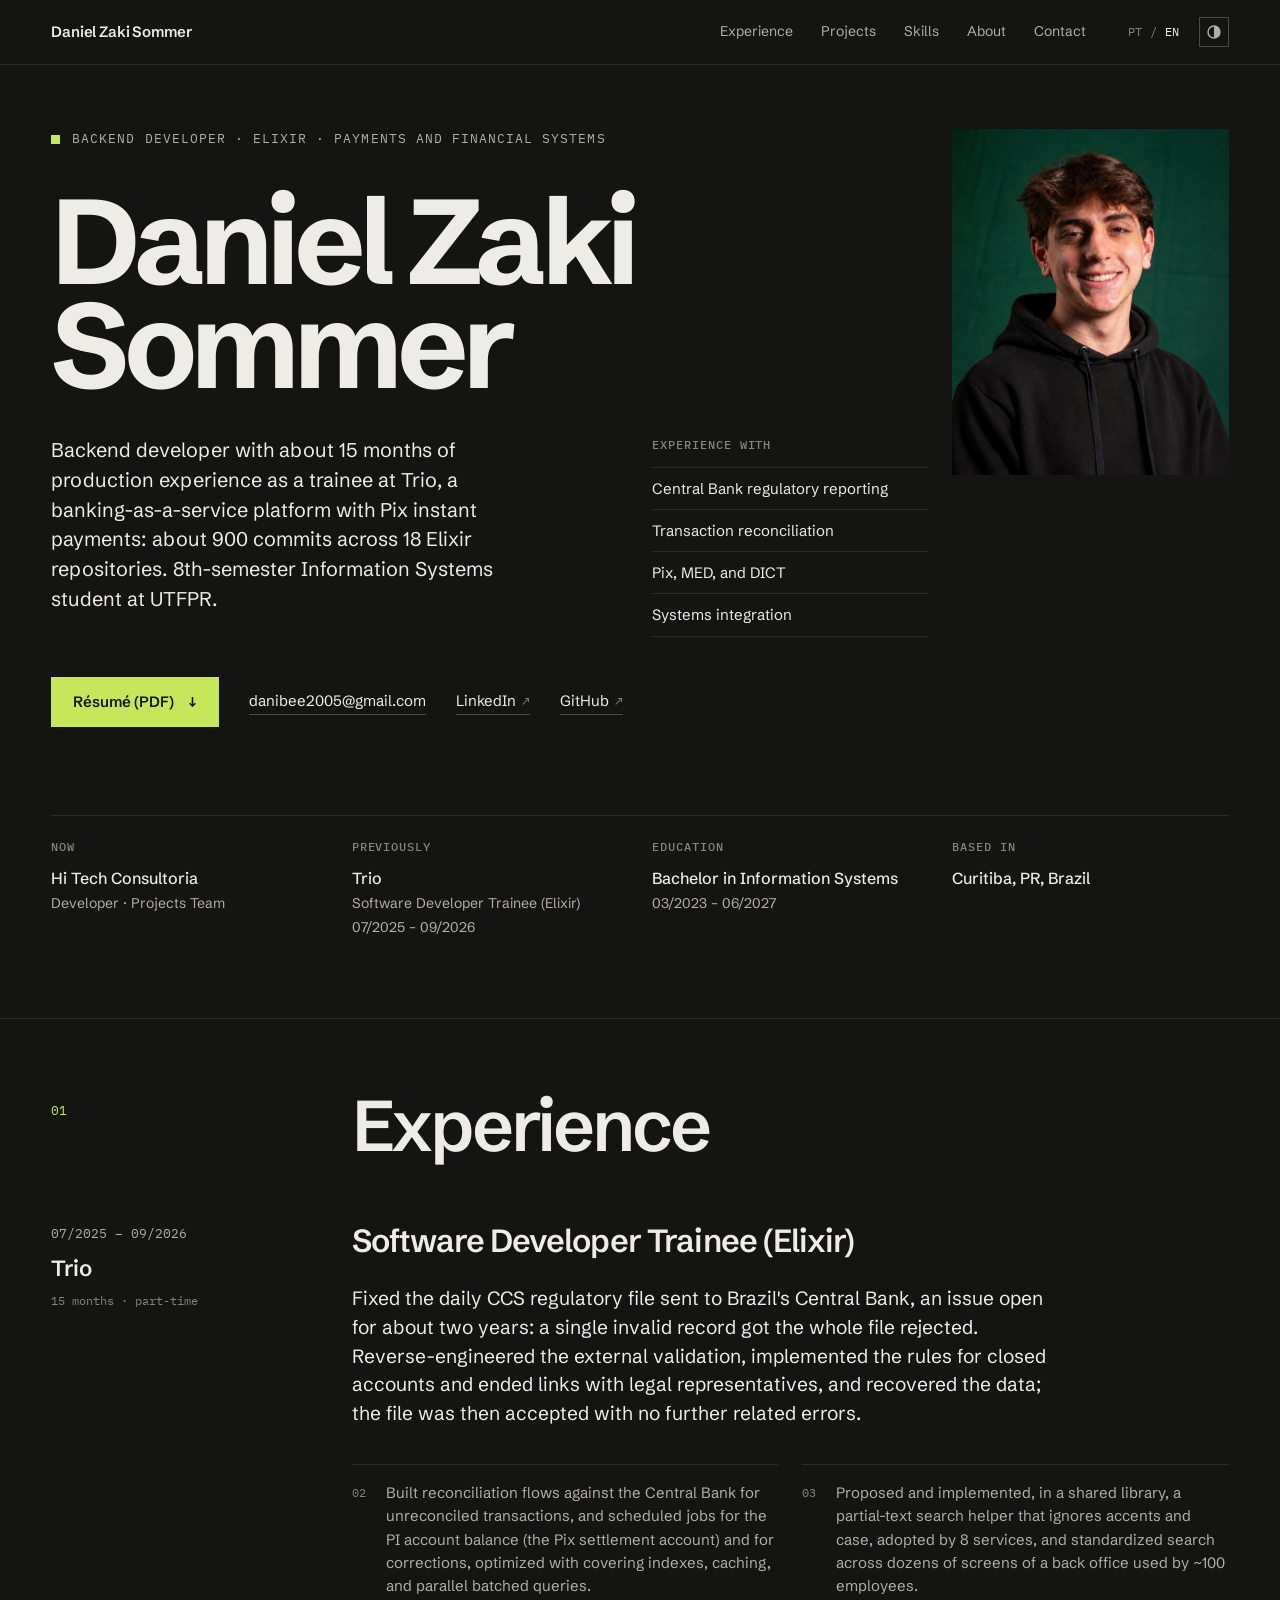
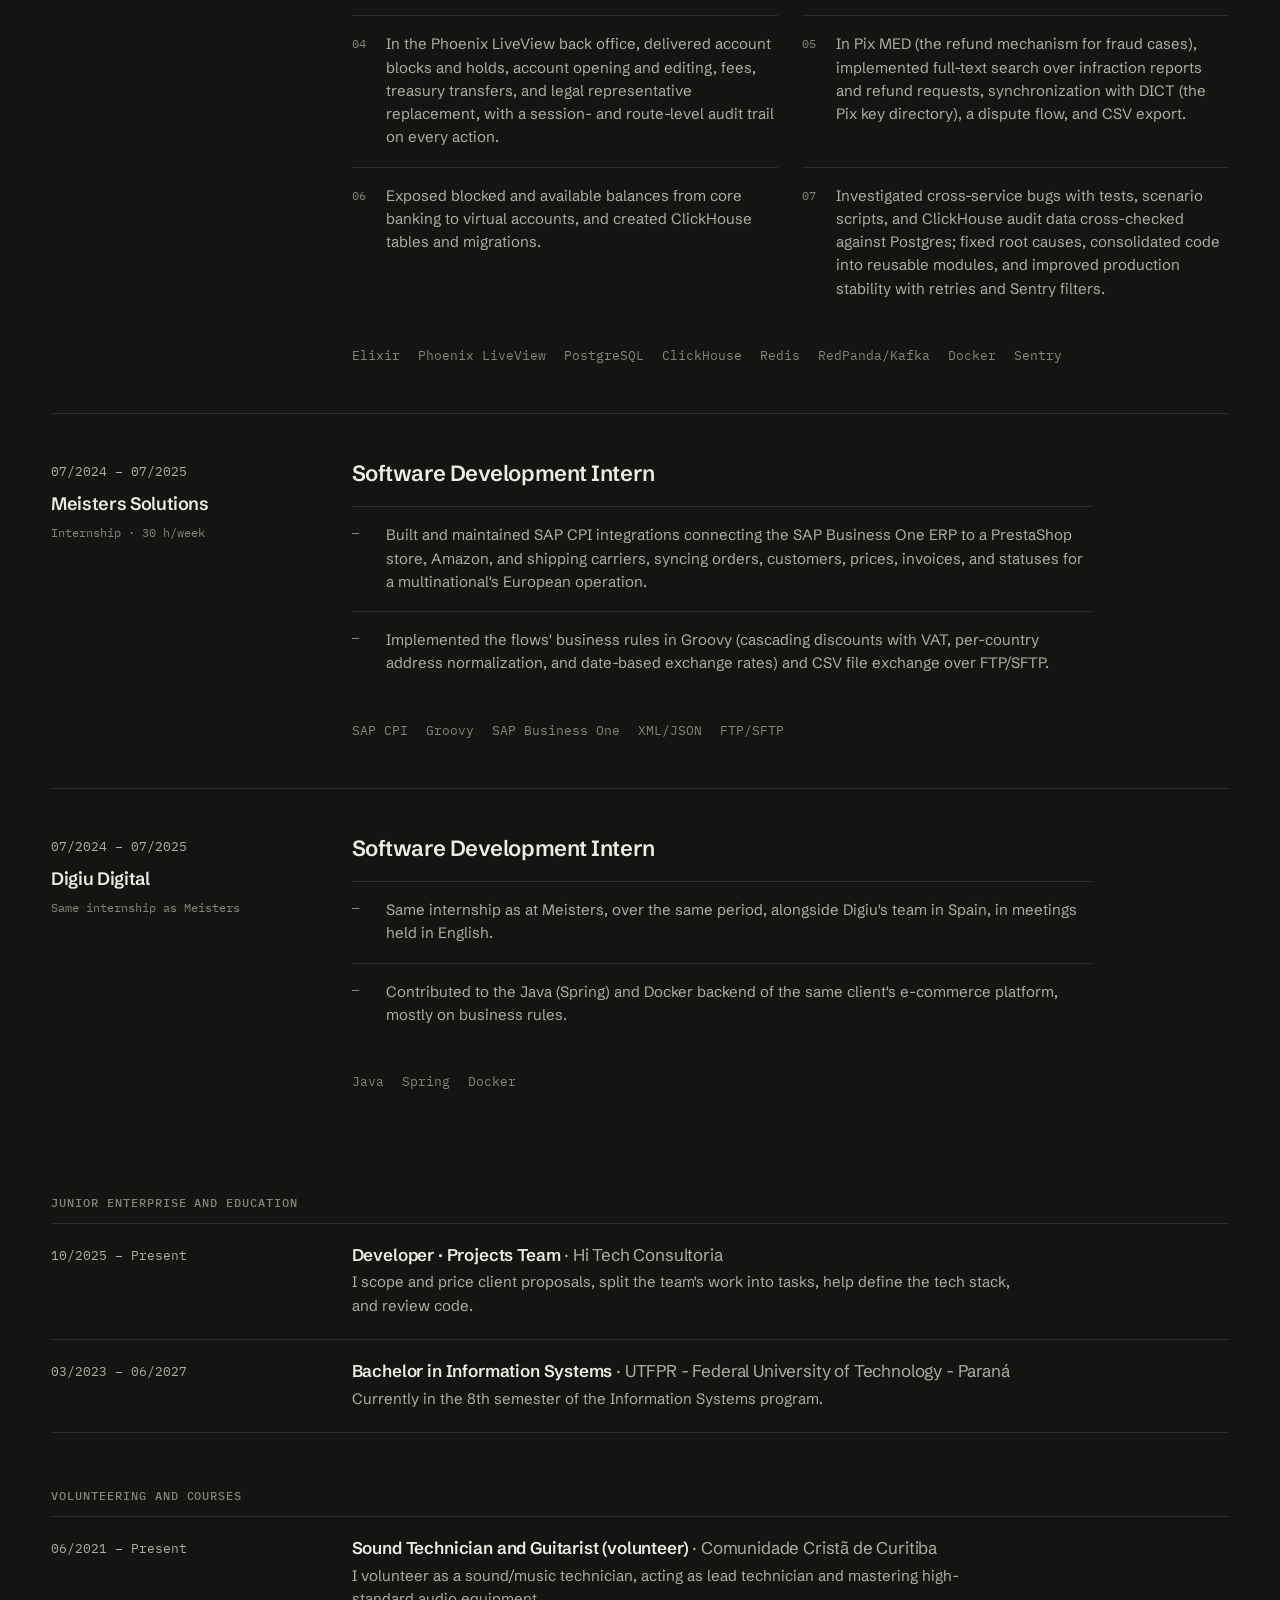
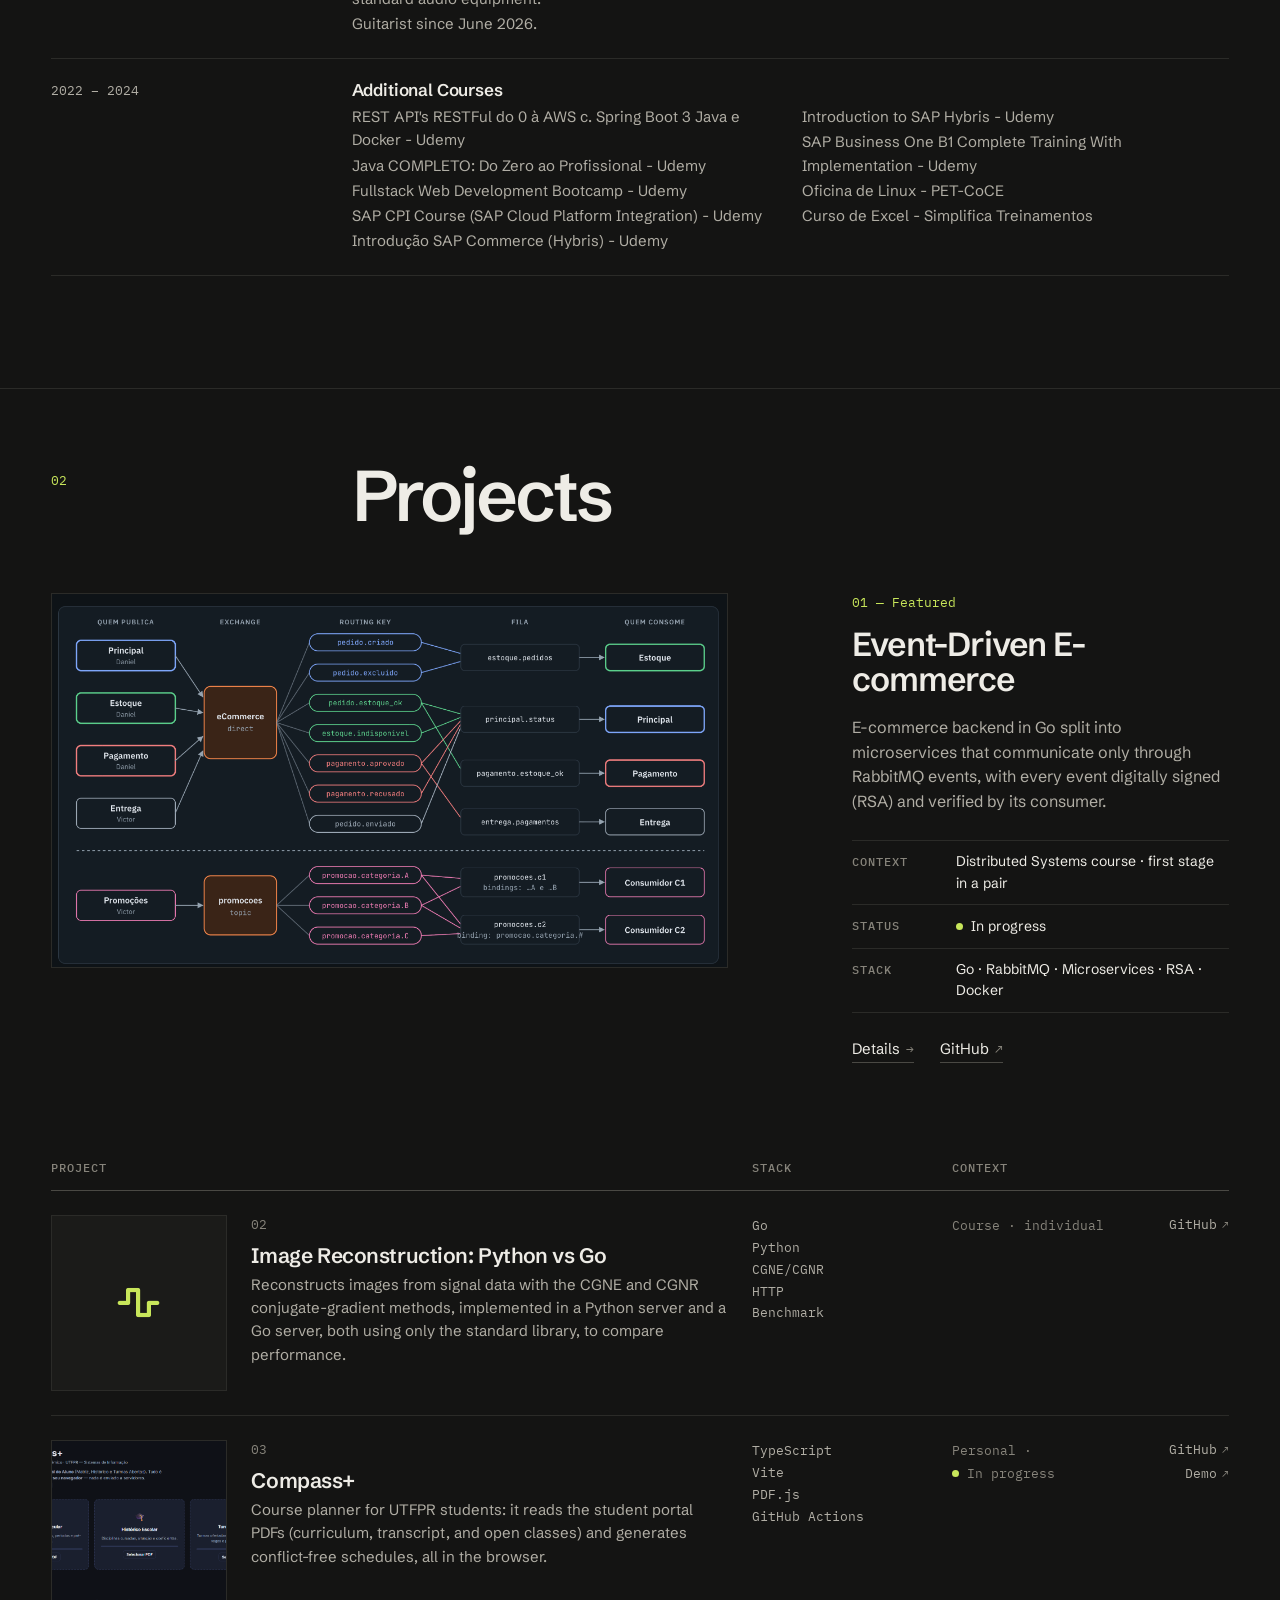
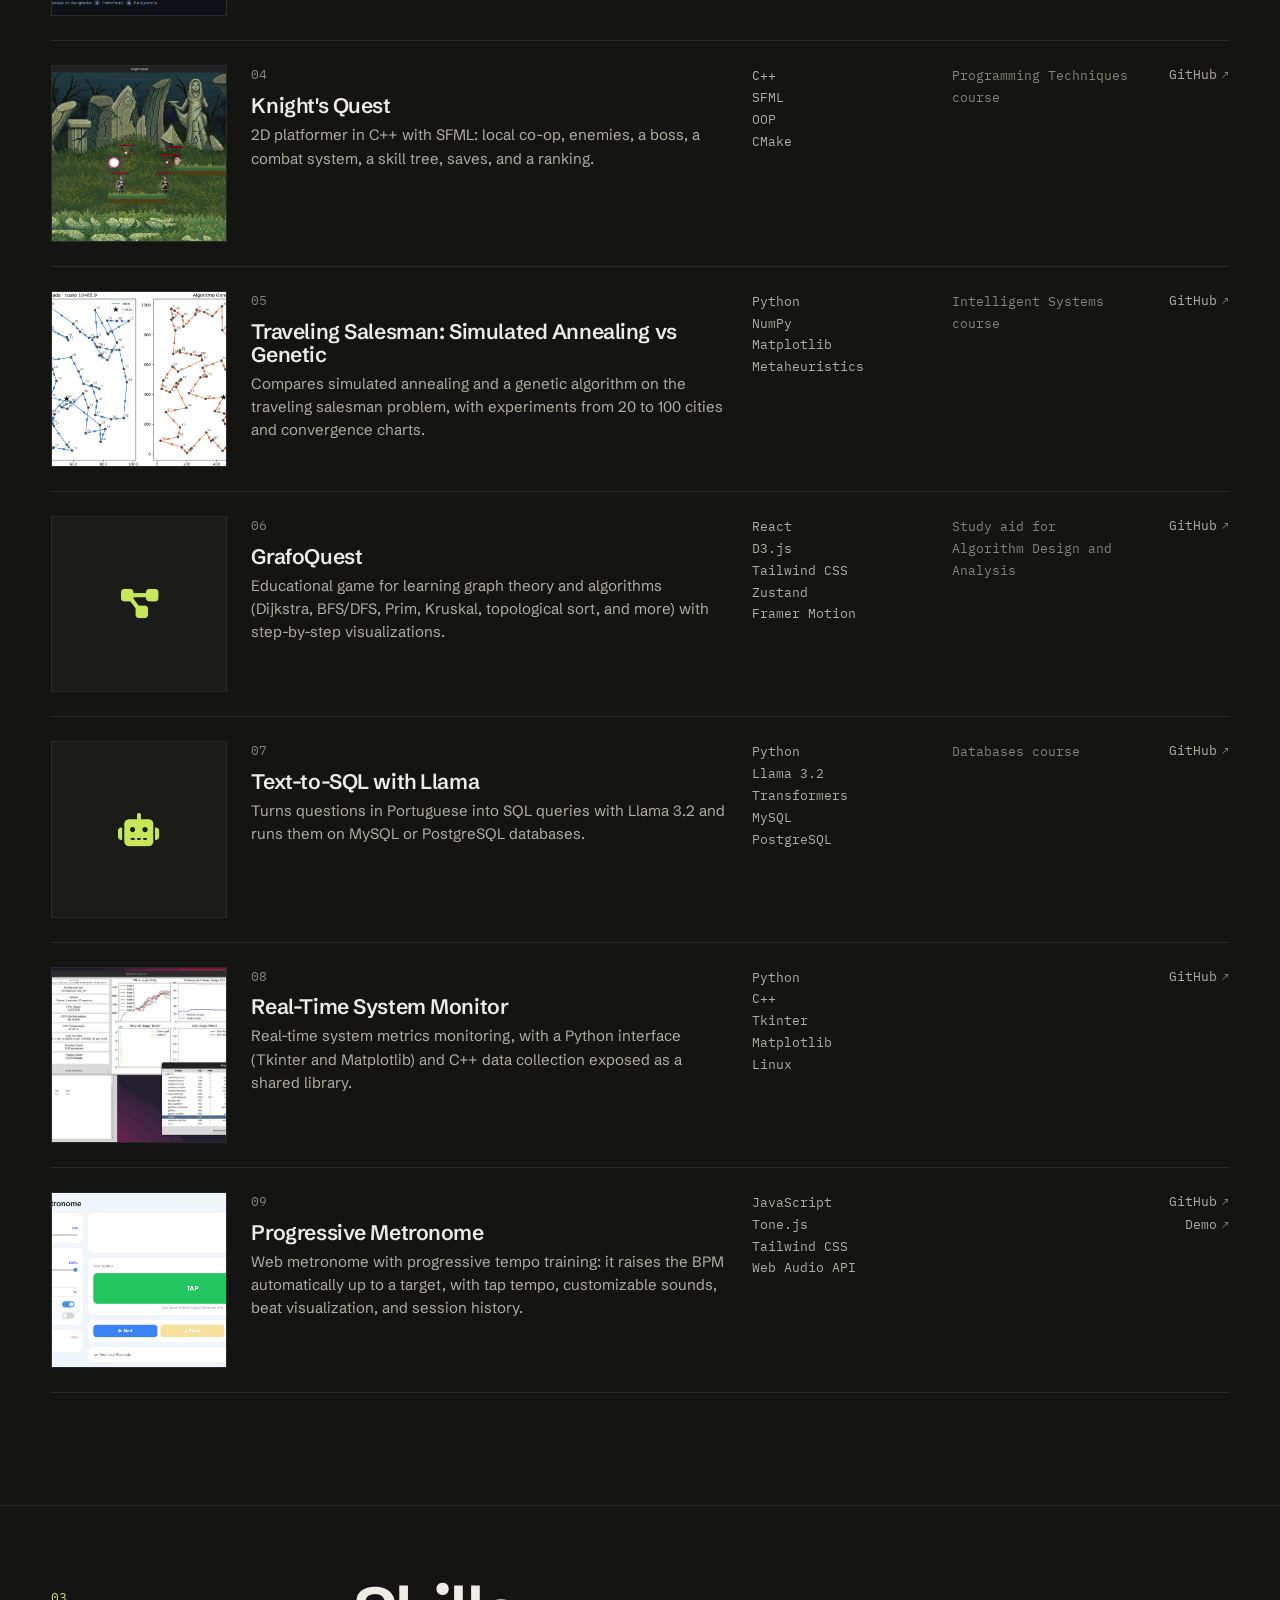
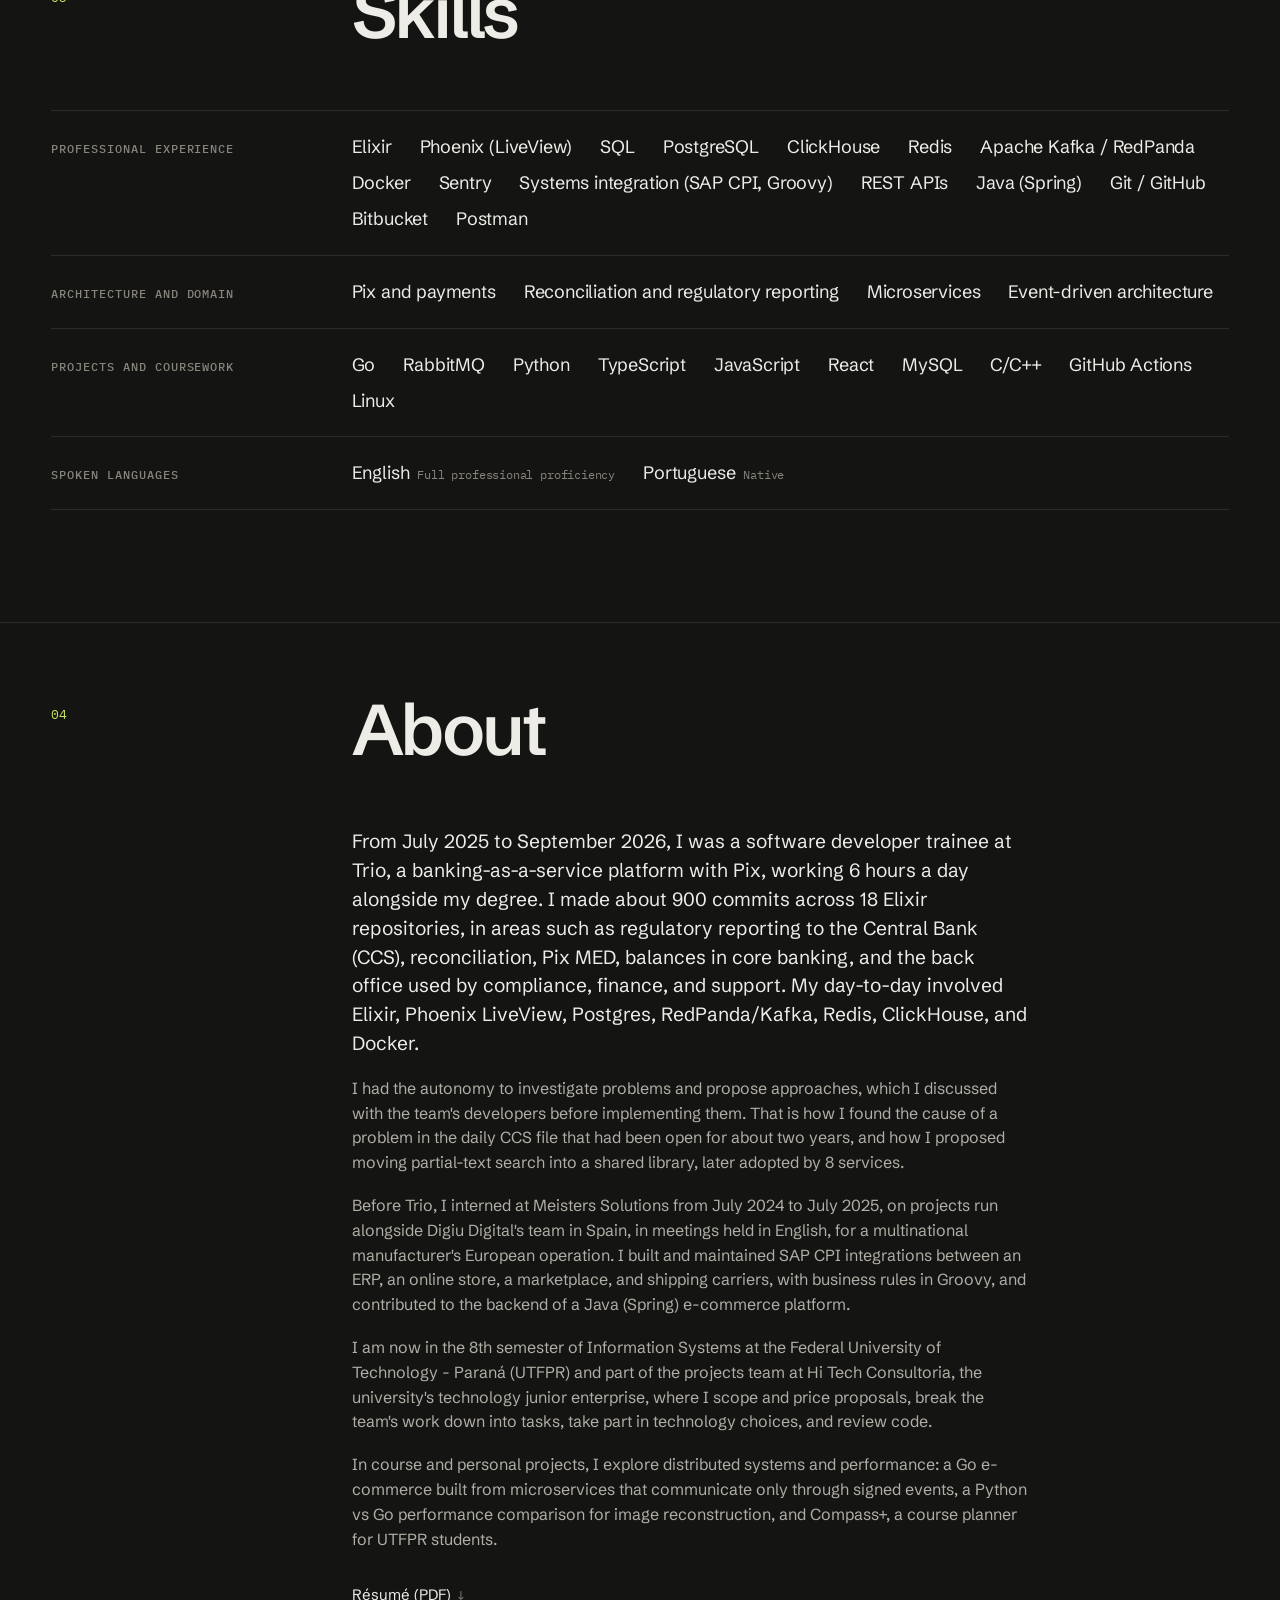
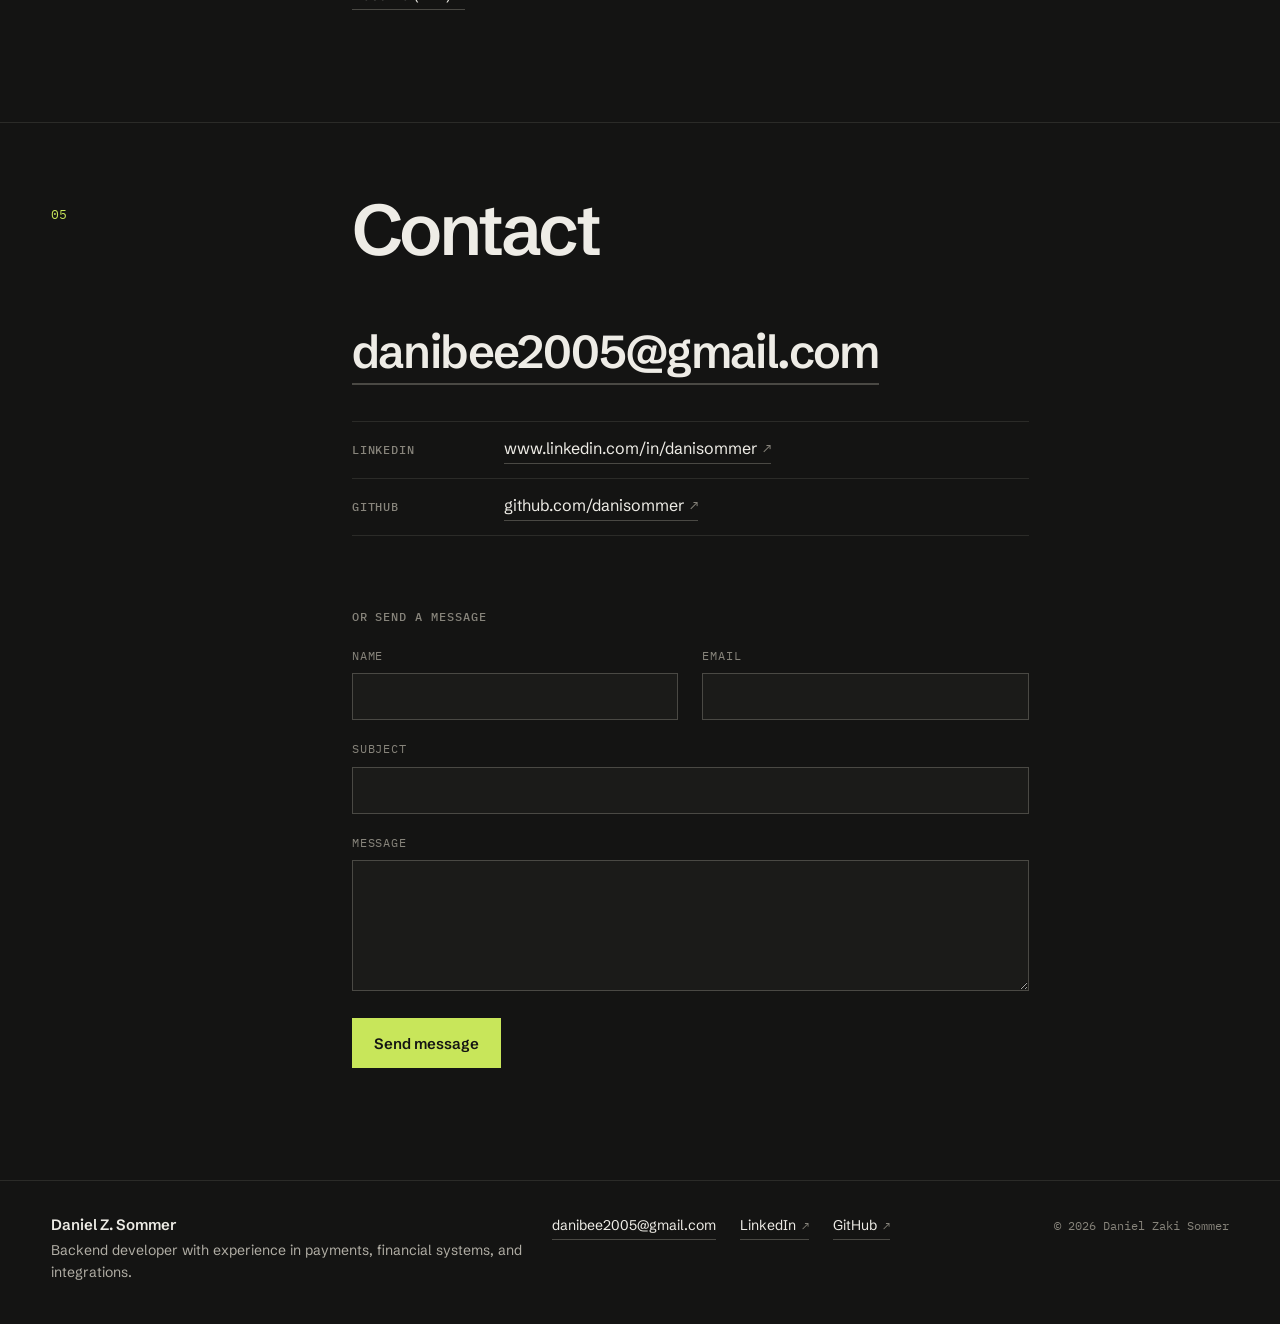
==== commit 0682d62a: "feat: update portfolio with new icons, improved layout, and enhanced project details" ====
--- a/index.html
+++ b/index.html
@@ -19,7 +19,9 @@
     <meta name="twitter:title" content="Daniel Zaki Sommer - Backend Developer">
     <meta name="twitter:description" content="Desenvolvedor backend (Elixir) com experiência em Pix, sistemas financeiros e integrações. Estudante de Sistemas de Informação na UTFPR.">
     <meta name="twitter:image" content="https://danisommer.github.io/images/profile_picture.jpg">
-    <link rel="icon" href="images/favicon.png" type="image/png">
+    <link rel="icon" href="images/favicon.png" type="image/png" sizes="48x48">
+    <link rel="icon" href="images/favicon.svg" type="image/svg+xml">
+    <link rel="apple-touch-icon" href="images/apple-touch-icon.png">
     <script>
         {
             let saved = null;
@@ -34,6 +36,7 @@
     <link rel="preconnect" href="https://fonts.googleapis.com">
     <link rel="preconnect" href="https://fonts.gstatic.com" crossorigin>
     <link rel="stylesheet" href="https://fonts.googleapis.com/css2?family=IBM+Plex+Mono:wght@400;500&family=Schibsted+Grotesk:wght@400;500;600;700&display=swap">
+    <link rel="stylesheet" href="https://cdnjs.cloudflare.com/ajax/libs/font-awesome/6.4.0/css/all.min.css">
     <link rel="stylesheet" href="css/tokens.css">
     <link rel="stylesheet" href="css/base.css">
     <link rel="stylesheet" href="css/layout.css">
--- a/css/sections/projects.css
+++ b/css/sections/projects.css
@@ -72,29 +72,49 @@
     border-bottom: 1px solid var(--color-line-strong);
 }
 
-.project-index-head > :nth-child(1),
-.project-row-n {
-    grid-column: 1 / span 1;
+.project-index-head > :nth-child(1) {
+    grid-column: 1 / span 7;
 }
 
 .project-index-head > :nth-child(2),
-.project-row-main {
-    grid-column: 2 / span 5;
+.project-row-stack {
+    grid-column: 8 / span 2;
 }
 
 .project-index-head > :nth-child(3),
-.project-row-stack {
-    grid-column: 7 / span 3;
-}
-
-.project-index-head > :nth-child(4),
 .project-row-context {
     grid-column: 10 / span 2;
 }
 
+.project-row-thumb {
+    grid-column: 1 / span 2;
+    display: grid;
+    place-items: center;
+    aspect-ratio: 1;
+    overflow: hidden;
+    border: 1px solid var(--color-line);
+    background-color: var(--color-figure);
+}
+
+.project-row-thumb img {
+    width: 100%;
+    height: 100%;
+    object-fit: cover;
+}
+
+.project-row-thumb.is-icon {
+    background-color: var(--color-raised);
+    color: var(--color-accent-text);
+    font-size: clamp(26px, 2.6vw, 40px);
+}
+
+.project-row-main {
+    grid-column: 3 / span 5;
+}
+
 .project-row {
     position: relative;
-    align-items: baseline;
+    align-items: start;
     padding-block: 24px;
     border-bottom: 1px solid var(--color-line);
     transition: background-color 0.2s ease;
@@ -105,8 +125,10 @@
 }
 
 .project-row-n {
+    margin-bottom: 8px;
     font-family: var(--font-mono);
     font-size: 13px;
+    line-height: 1.6;
     color: var(--color-text-3);
 }
 
@@ -310,8 +332,12 @@
     }
 
     .project-row {
-        row-gap: 8px;
+        row-gap: 10px;
         padding-block: 20px;
+    }
+
+    .project-row-thumb {
+        width: 96px;
     }
 
     .project-row-stack {
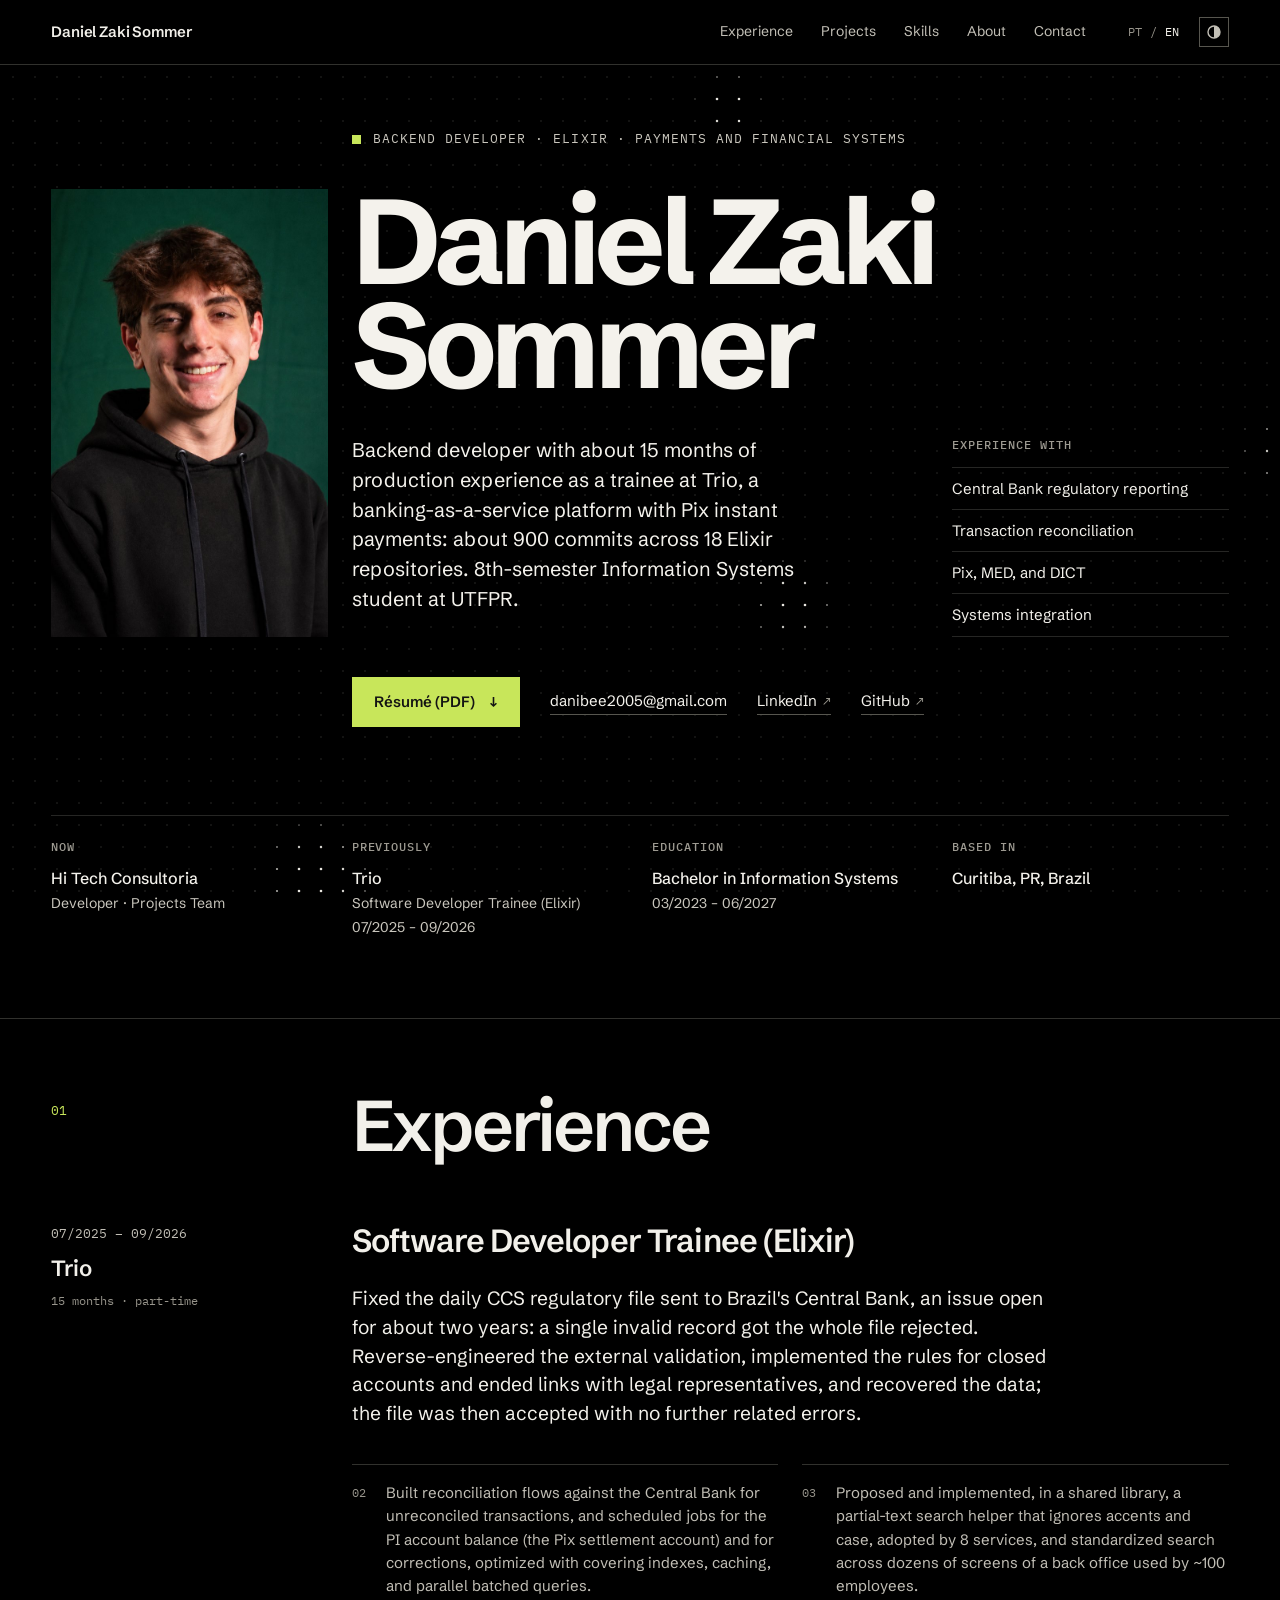
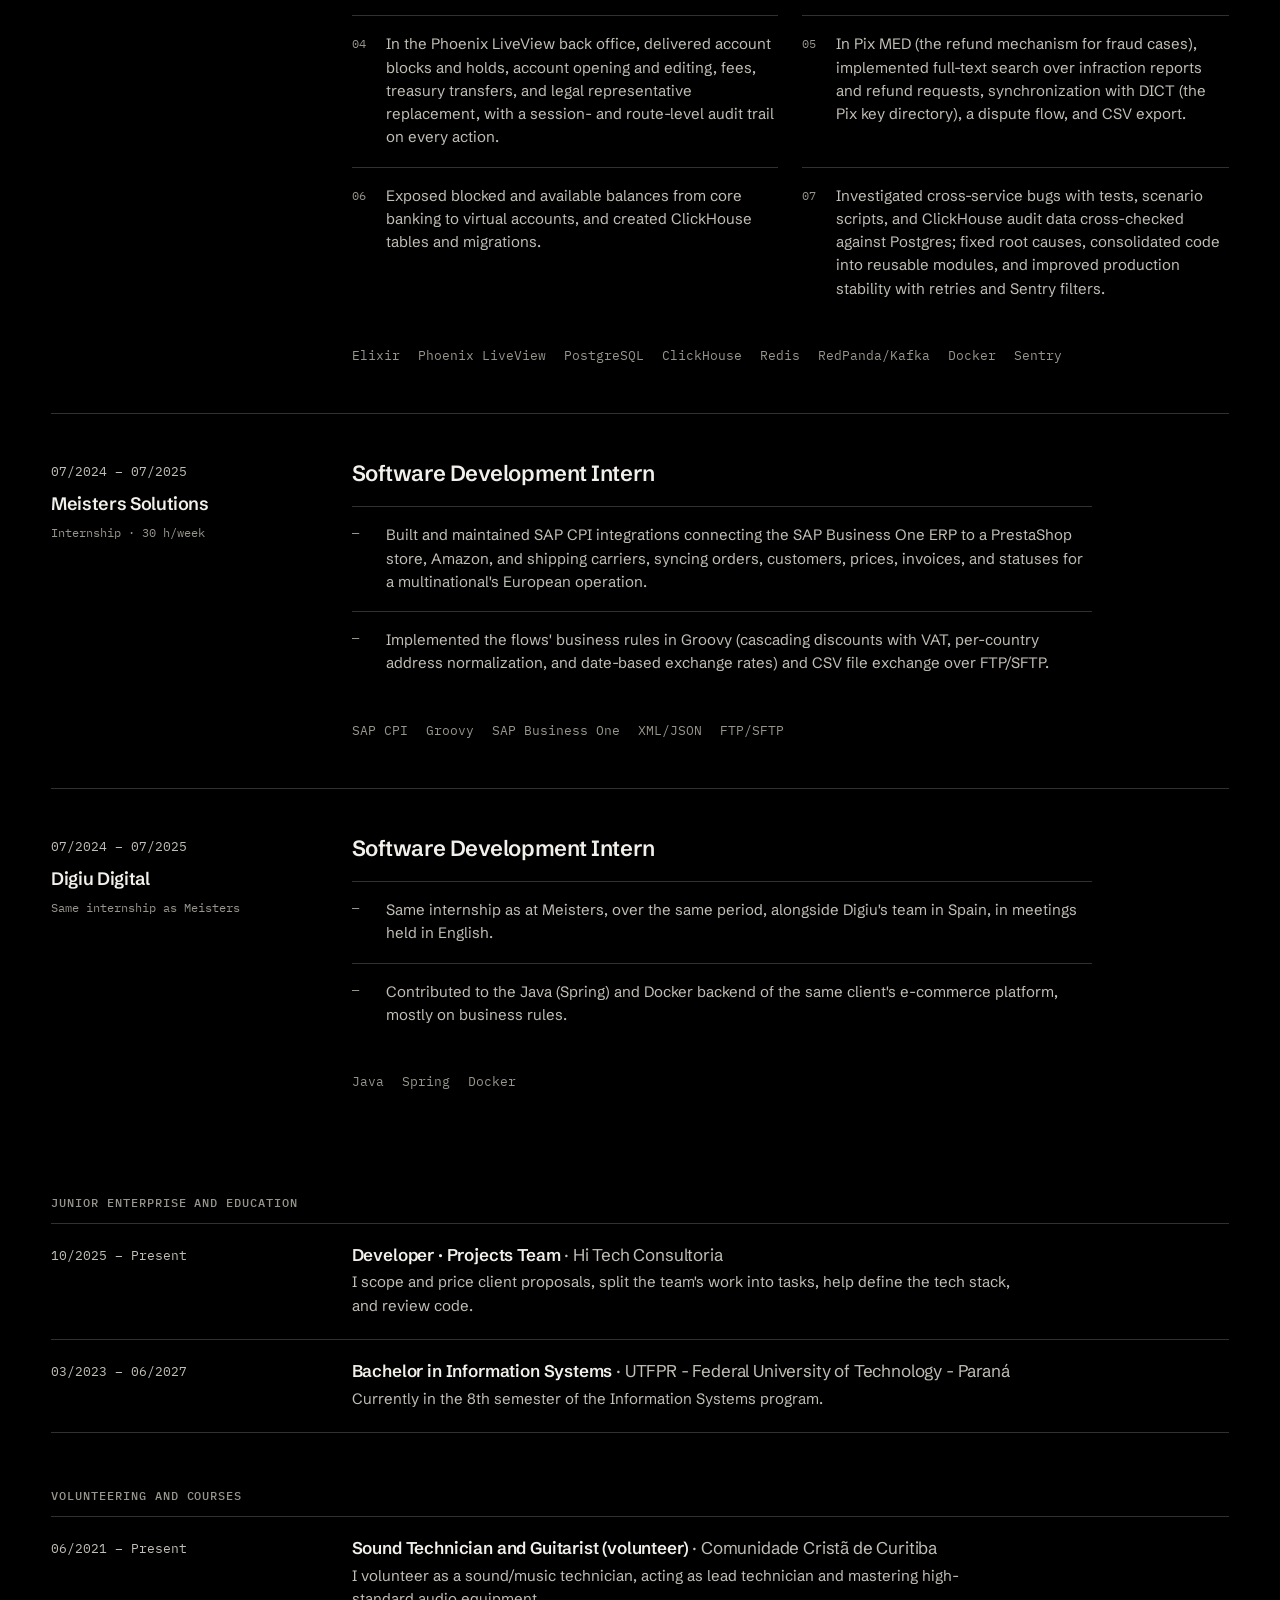
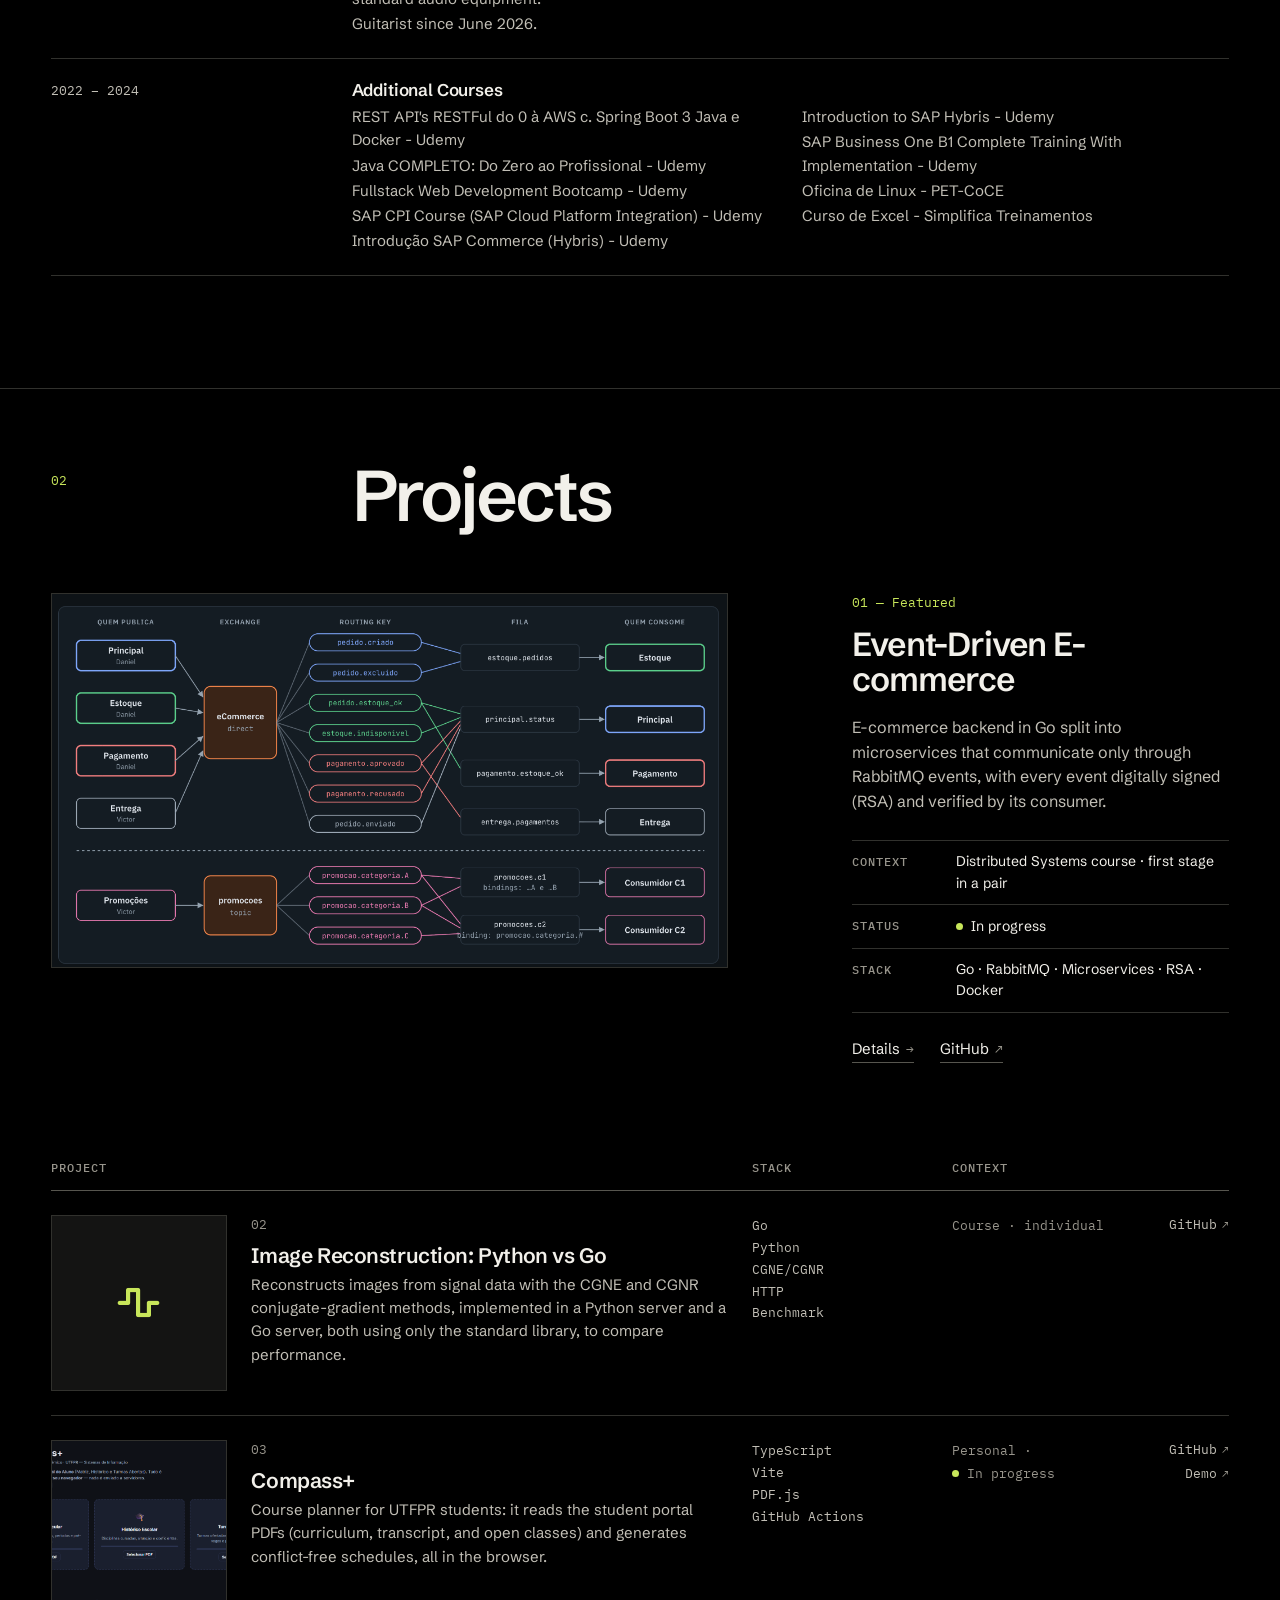
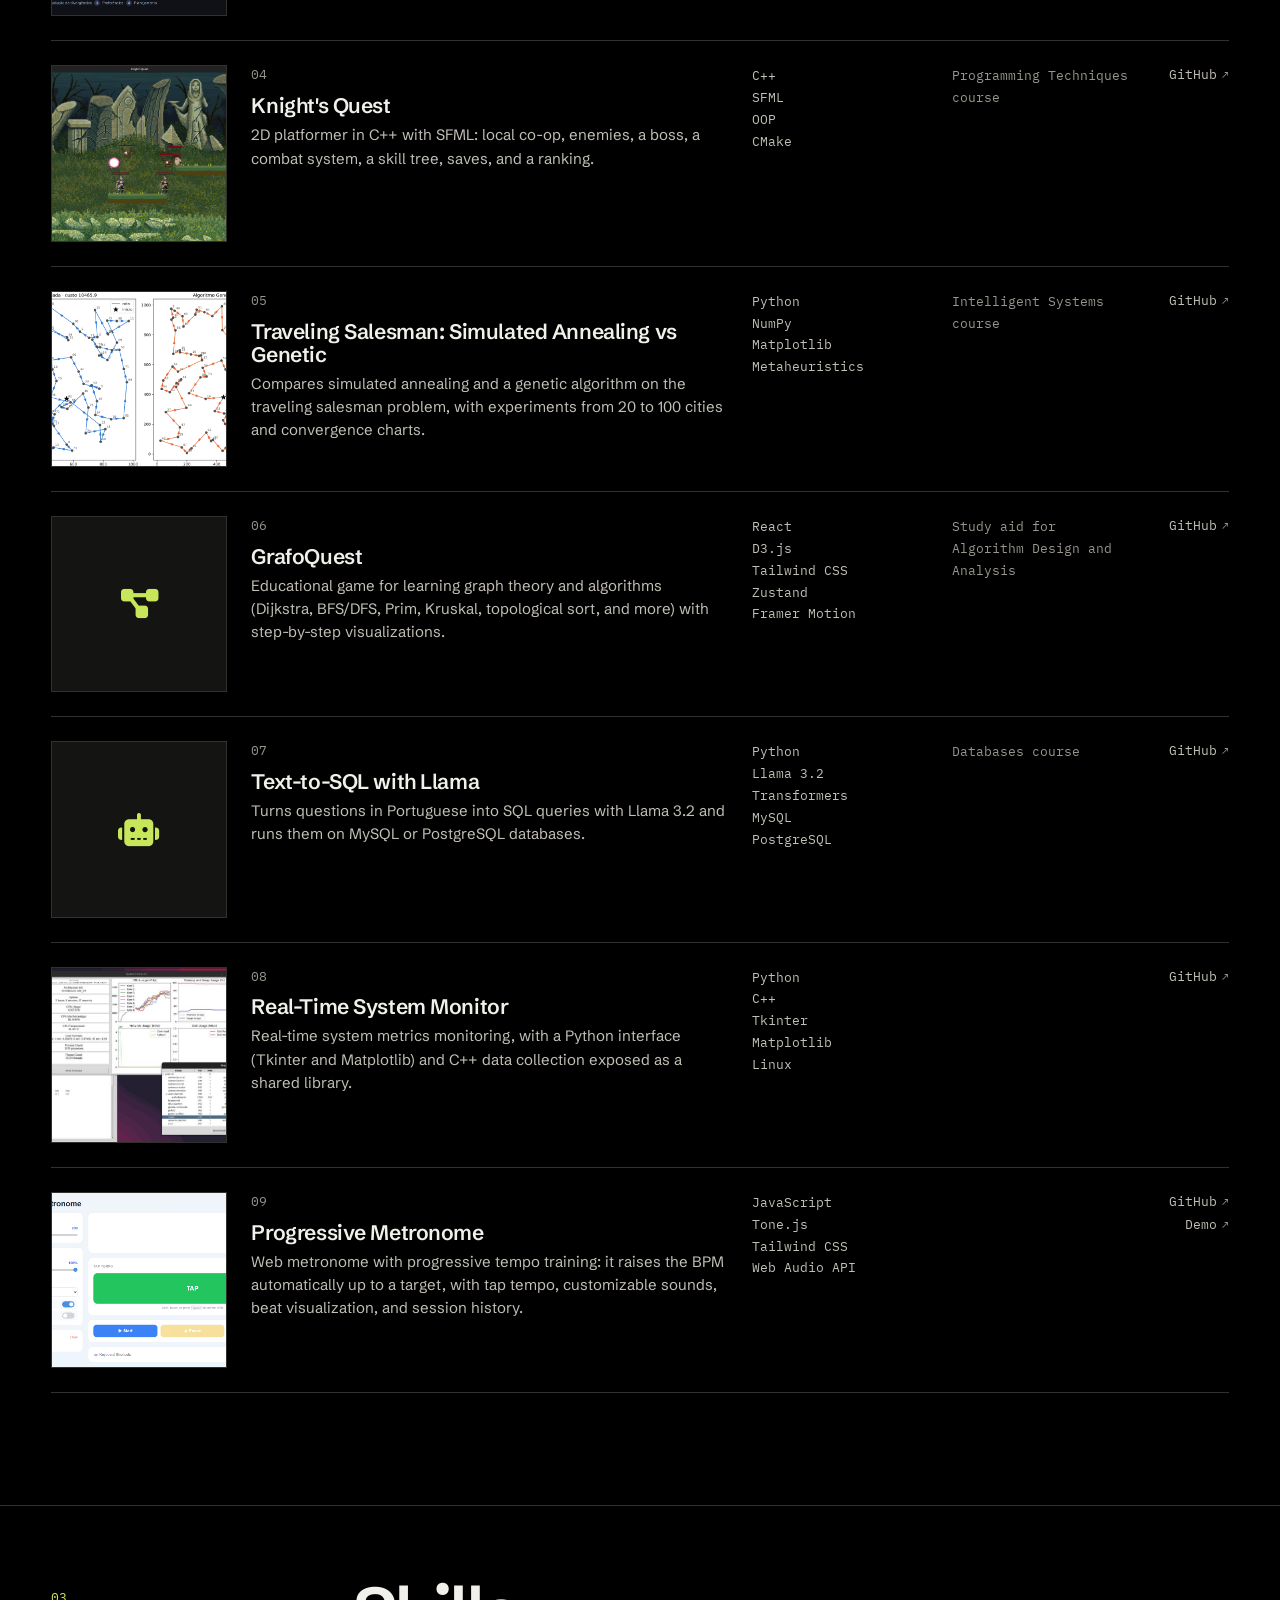
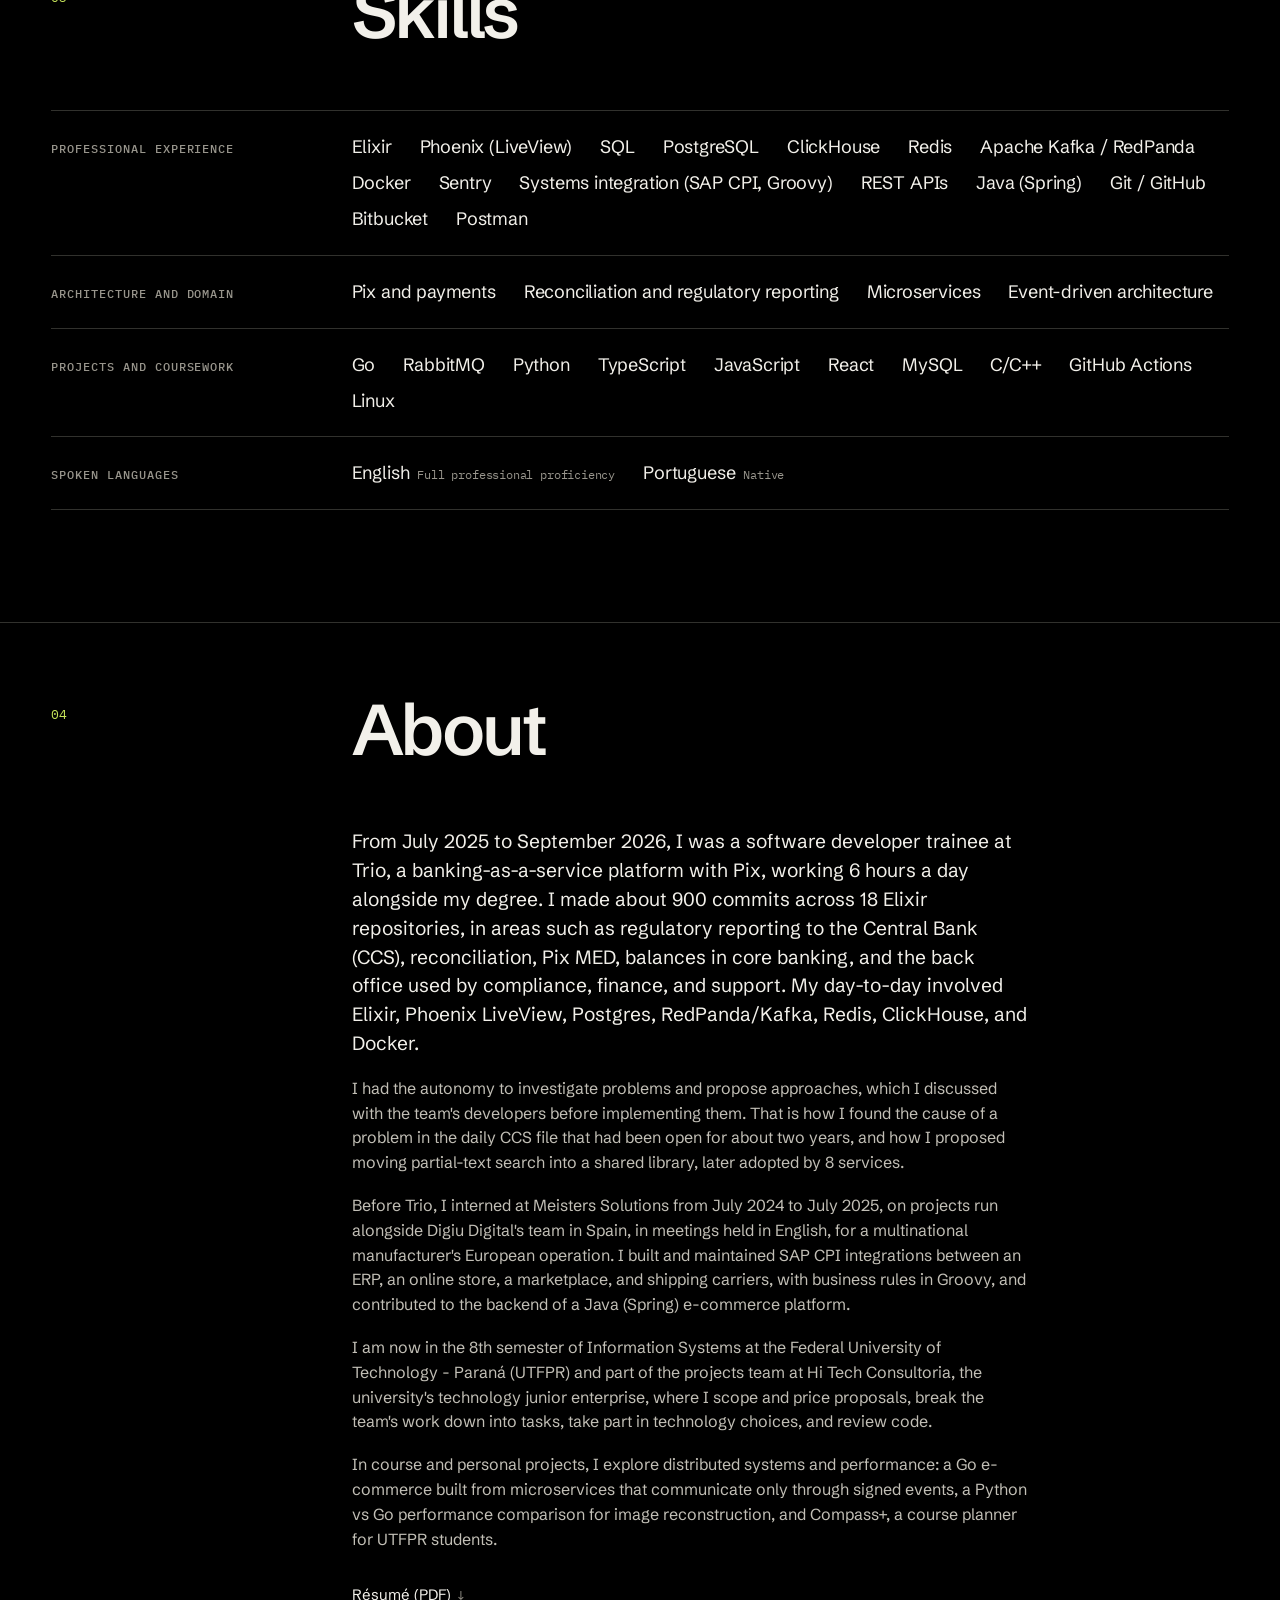
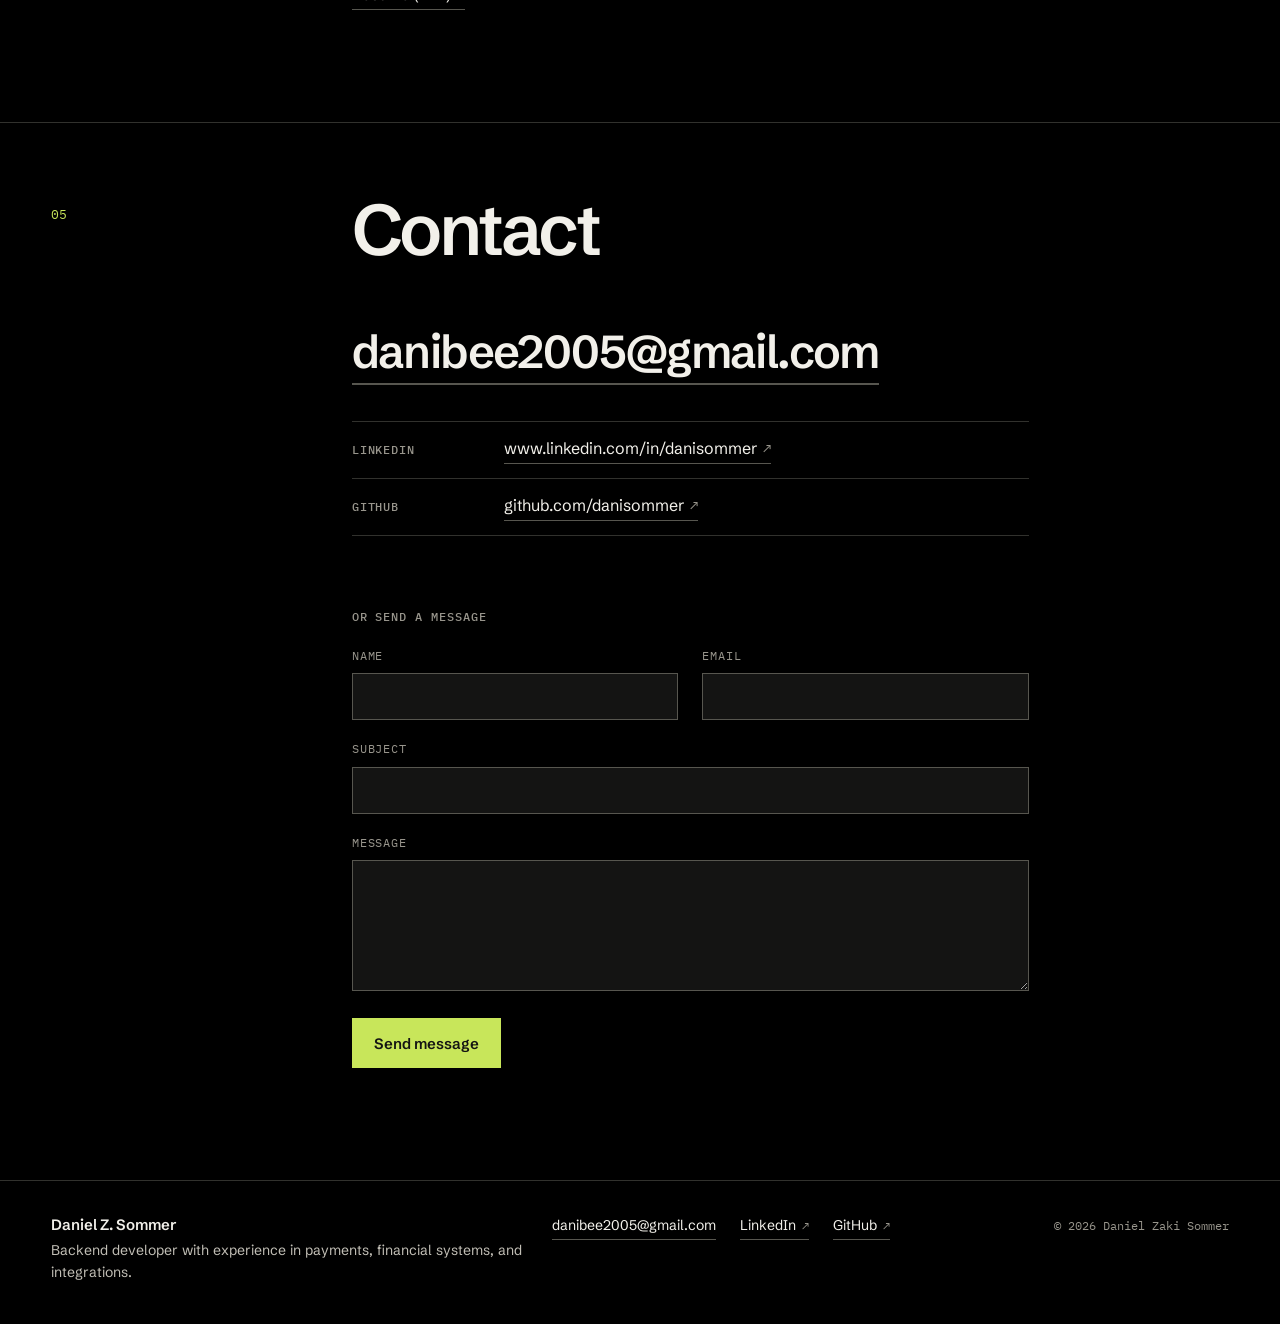
==== commit 24a304a9: "feat: implement animated dot background and update related styles and scripts" ====
--- a/index.html
+++ b/index.html
@@ -6,7 +6,7 @@
     <meta name="viewport" content="width=device-width, initial-scale=1.0">
     <title>Daniel Zaki Sommer - Backend Developer</title>
     <meta name="description" content="Desenvolvedor backend (Elixir) com experiência em Pix, sistemas financeiros e integrações. Estudante de Sistemas de Informação na UTFPR.">
-    <meta name="theme-color" content="#141413">
+    <meta name="theme-color" content="#000000">
     <link rel="canonical" href="https://danisommer.github.io/">
     <meta property="og:type" content="website">
     <meta property="og:url" content="https://danisommer.github.io/">
@@ -54,6 +54,8 @@
         <p class="noscript">Este portfólio precisa de JavaScript habilitado. / This portfolio requires JavaScript.</p>
     </noscript>
 
+    <canvas class="dot-field" aria-hidden="true"></canvas>
+
     <header class="site-header">
         <div class="wrap header-bar">
             <a href="#top" class="brand"></a>
--- a/css/tokens.css
+++ b/css/tokens.css
@@ -1,13 +1,14 @@
 :root {
     color-scheme: dark;
 
-    --color-bg: #141413;
-    --color-raised: #1b1b19;
-    --color-line: #2b2b28;
-    --color-line-strong: #4a4944;
-    --color-text: #eeece6;
-    --color-text-2: #b1aea5;
-    --color-text-3: #87847b;
+    --color-bg: #000000;
+    --color-raised: #141413;
+    --color-header: #000000;
+    --color-line: #31312d;
+    --color-line-strong: #57564f;
+    --color-text: #f2f0ea;
+    --color-text-2: #c2bfb6;
+    --color-text-3: #98958c;
     --color-accent: #c8e65a;
     --color-accent-text: #c8e65a;
     --color-accent-mark: #c8e65a;
@@ -35,11 +36,12 @@
 
     --color-bg: #ebe9e3;
     --color-raised: #f3f1ec;
-    --color-line: #d5d2c9;
-    --color-line-strong: #a7a49a;
-    --color-text: #191917;
-    --color-text-2: #4d4b45;
-    --color-text-3: #67645d;
+    --color-header: #ebe9e3;
+    --color-line: #cac7bd;
+    --color-line-strong: #94918a;
+    --color-text: #141413;
+    --color-text-2: #3e3c37;
+    --color-text-3: #5a5852;
     --color-accent-text: #4b6a08;
     --color-accent-mark: #5d8209;
     --color-on-accent: #191917;
@@ -47,3 +49,18 @@
     --color-success: #3d7a1c;
     --color-error: #b3261e;
 }
+
+.hero {
+    color-scheme: dark;
+
+    --color-bg: #000000;
+    --color-raised: #0c0c0b;
+    --color-line: #262624;
+    --color-line-strong: #57564f;
+    --color-text: #f4f2ec;
+    --color-text-2: #c9c6bd;
+    --color-text-3: #9d9a91;
+    --color-accent-text: #c8e65a;
+    --color-accent-mark: #c8e65a;
+    --color-on-accent: #141413;
+}
--- a/css/base.css
+++ b/css/base.css
@@ -14,7 +14,6 @@
 
 body {
     overflow-x: hidden;
-    background-color: var(--color-bg);
     color: var(--color-text);
     font-family: var(--font-sans);
     font-size: 16px;
--- a/css/layout.css
+++ b/css/layout.css
@@ -1,9 +1,18 @@
+.dot-field {
+    position: fixed;
+    inset: 0;
+    z-index: -1;
+    width: 100%;
+    height: 100%;
+    pointer-events: none;
+}
+
 .site-header {
     position: sticky;
     top: 0;
     z-index: var(--z-header);
     border-bottom: 1px solid var(--color-line);
-    background-color: var(--color-bg);
+    background-color: var(--color-header);
 }
 
 .header-bar {
--- a/css/sections/hero.css
+++ b/css/sections/hero.css
@@ -1,5 +1,11 @@
 .hero {
     padding-top: 64px;
+    background-color: var(--color-bg);
+    color: var(--color-text);
+}
+
+.has-dot-field .hero {
+    background-color: transparent;
 }
 
 .hero-grid {
@@ -8,7 +14,8 @@
 }
 
 .hero-kicker {
-    grid-column: 1 / span 9;
+    grid-column: 4 / span 9;
+    grid-row: 1;
     display: flex;
     align-items: center;
     gap: 12px;
@@ -28,7 +35,8 @@
 }
 
 .hero-name {
-    grid-column: 1 / span 9;
+    grid-column: 4 / span 9;
+    grid-row: 2;
     font-size: clamp(60px, 9.4vw, 150px);
     font-weight: 700;
     line-height: 0.86;
@@ -36,25 +44,32 @@
 }
 
 .hero-portrait {
-    grid-column: 10 / span 3;
-    grid-row: 1 / span 3;
+    position: relative;
+    grid-column: 1 / span 3;
+    grid-row: 2 / span 2;
+    align-self: stretch;
+    min-height: 320px;
 }
 
 .hero-portrait img {
+    position: absolute;
+    inset: 0;
     width: 100%;
-    aspect-ratio: 4 / 5;
+    height: 100%;
     object-fit: cover;
-    object-position: 50% 20%;
+    object-position: 50% 25%;
 }
 
 .hero-lede {
-    grid-column: 1 / span 5;
+    grid-column: 4 / span 5;
+    grid-row: 3;
     font-size: clamp(18px, 1.55vw, 21px);
     line-height: 1.5;
 }
 
 .hero-focus {
-    grid-column: 7 / span 3;
+    grid-column: 10 / span 3;
+    grid-row: 3;
 }
 
 .hero-focus ul {
@@ -70,7 +85,8 @@
 }
 
 .hero-actions {
-    grid-column: 1 / span 9;
+    grid-column: 4 / span 9;
+    grid-row: 4;
     display: flex;
     flex-wrap: wrap;
     align-items: center;
@@ -102,7 +118,7 @@
 
 @media (max-width: 1080px) {
     .hero-lede {
-        grid-column: 1 / span 6;
+        grid-column: 4 / span 6;
     }
 }
 
@@ -132,6 +148,8 @@
 
     .hero-portrait {
         width: 62%;
+        min-height: 0;
+        aspect-ratio: 4 / 5;
     }
 
     .hero-facts {
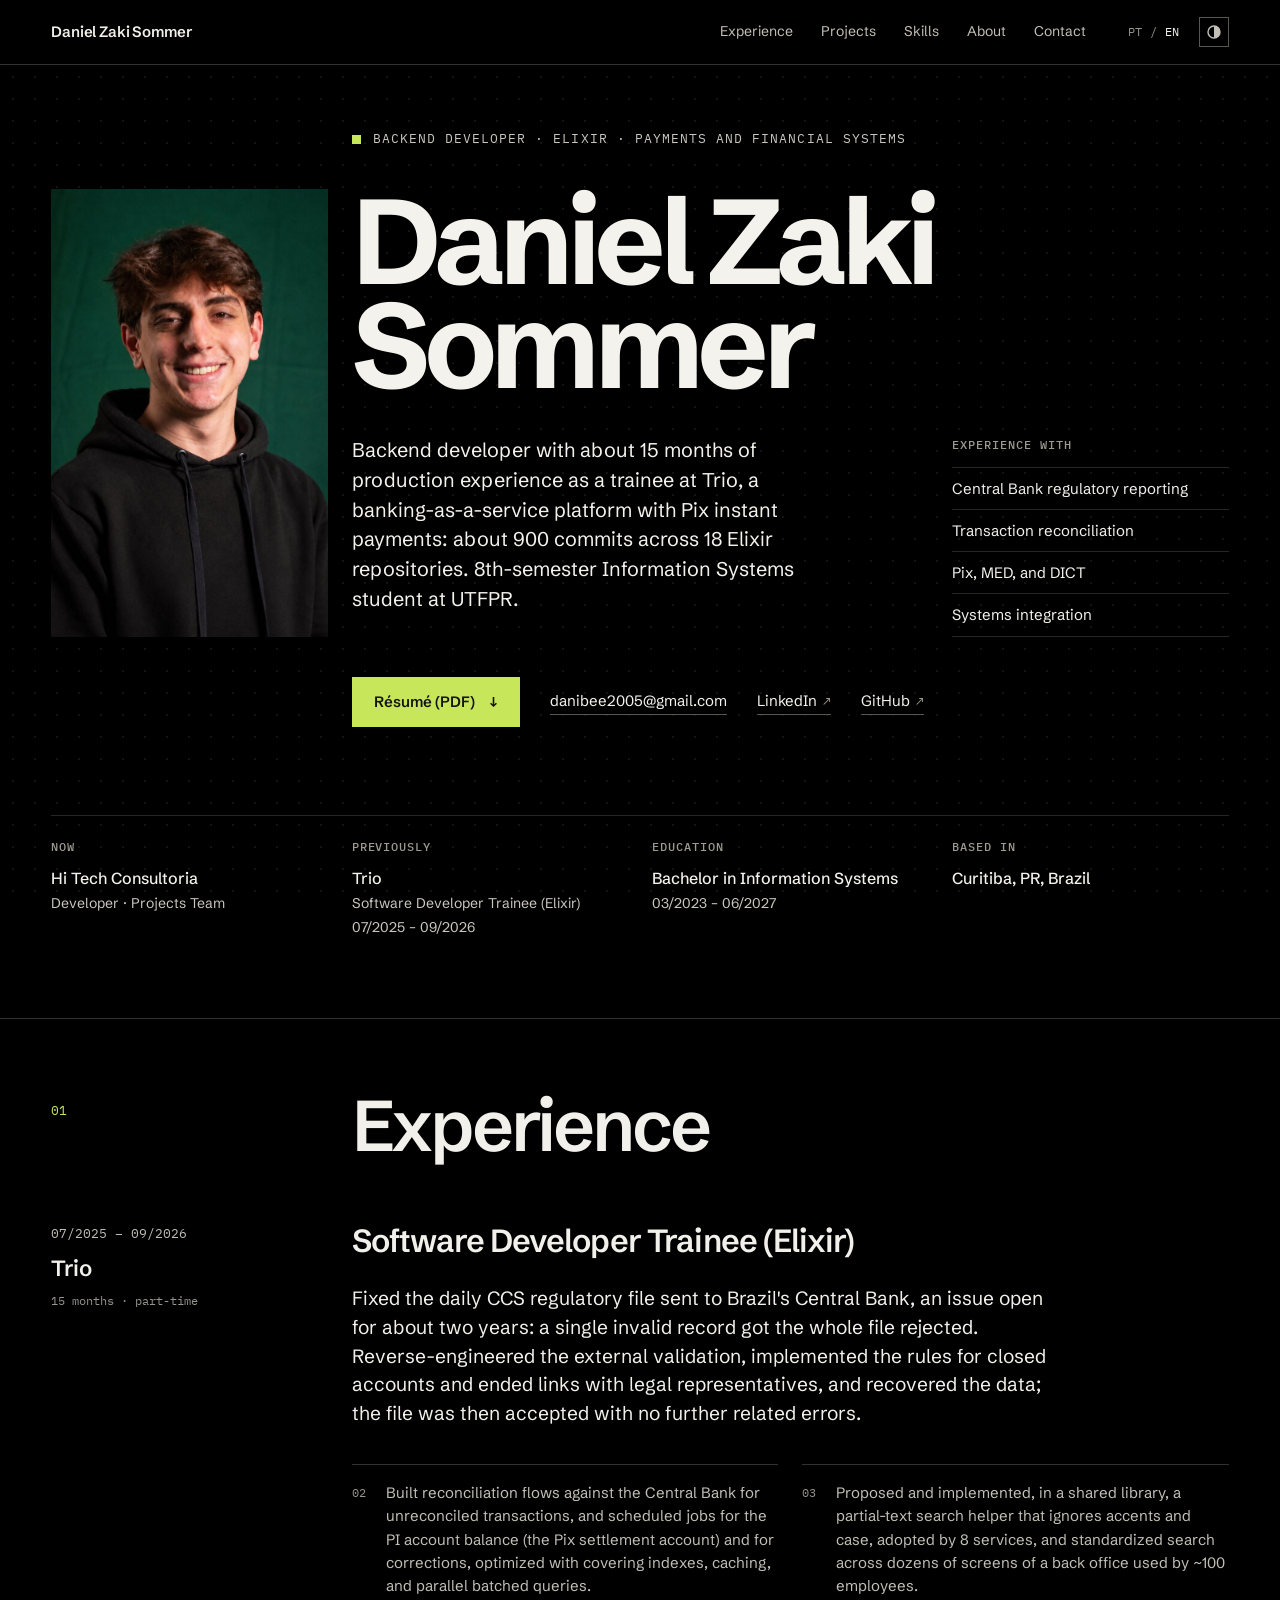
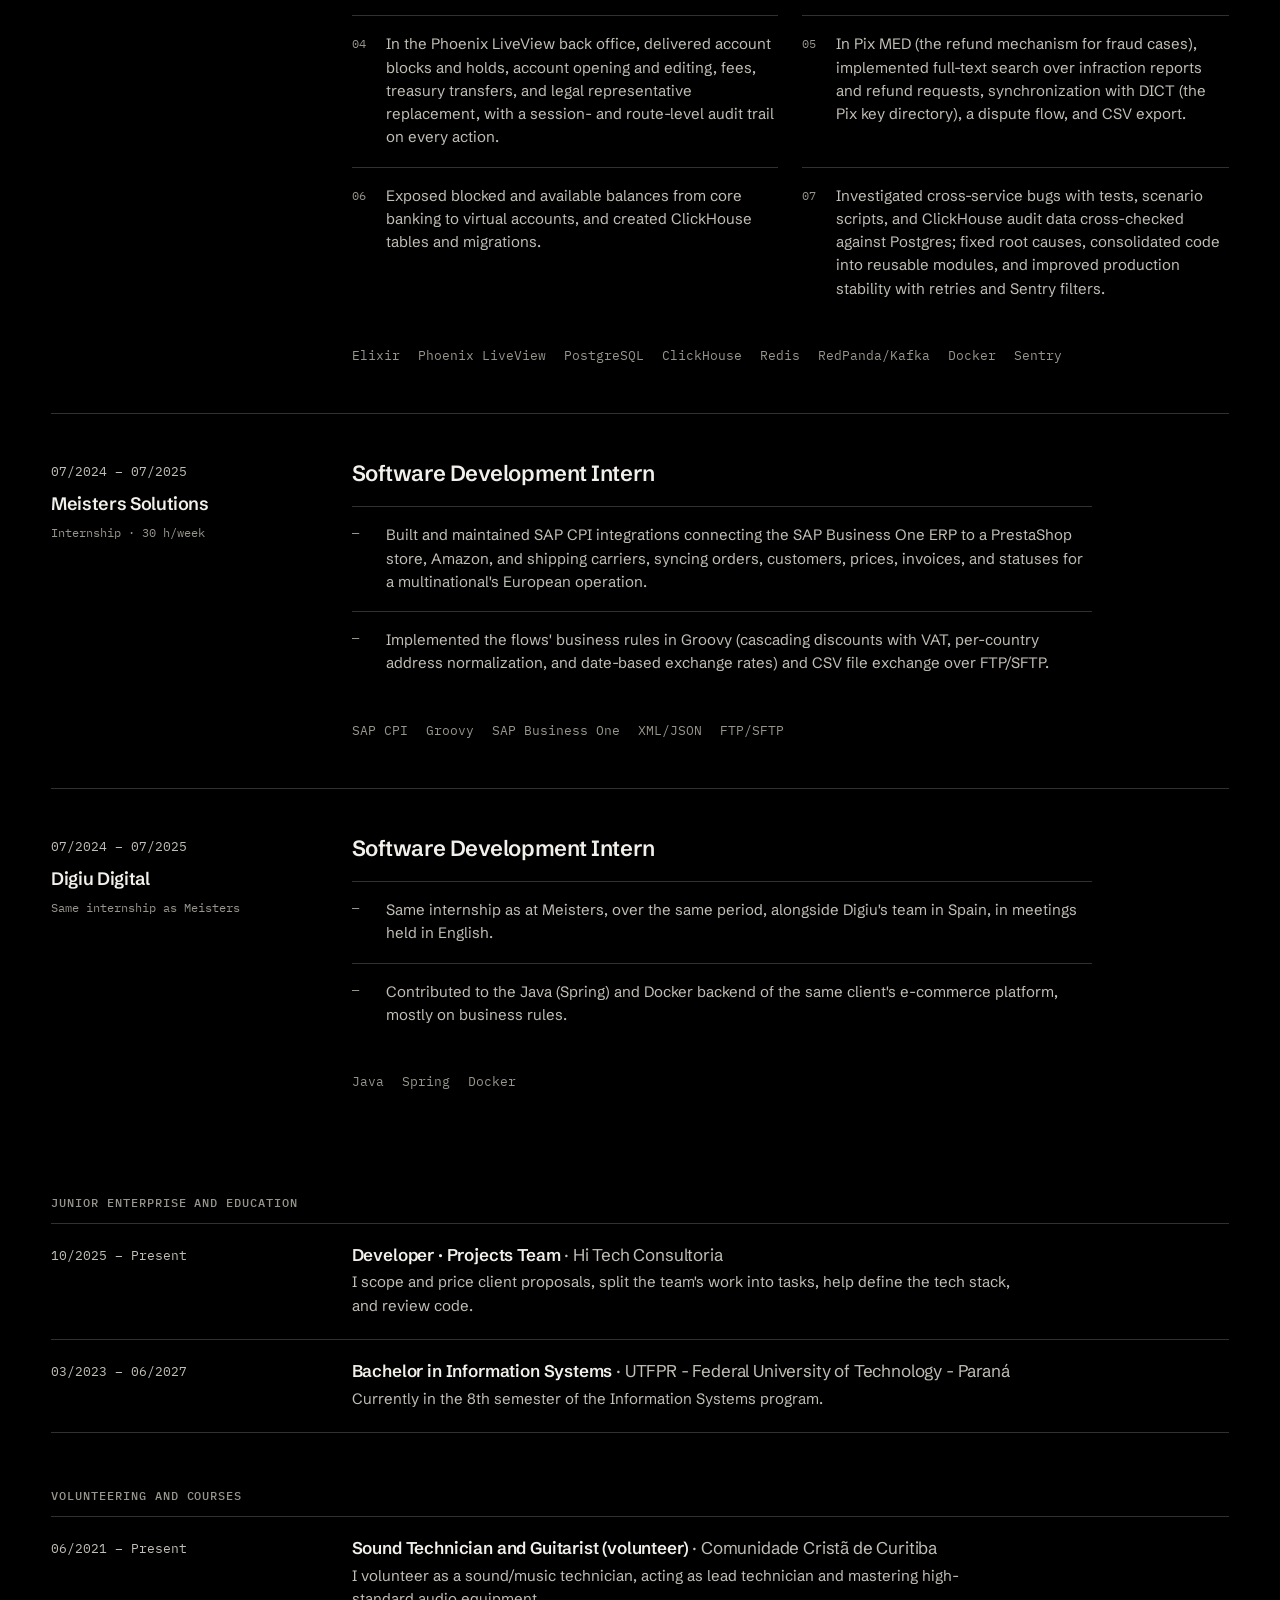
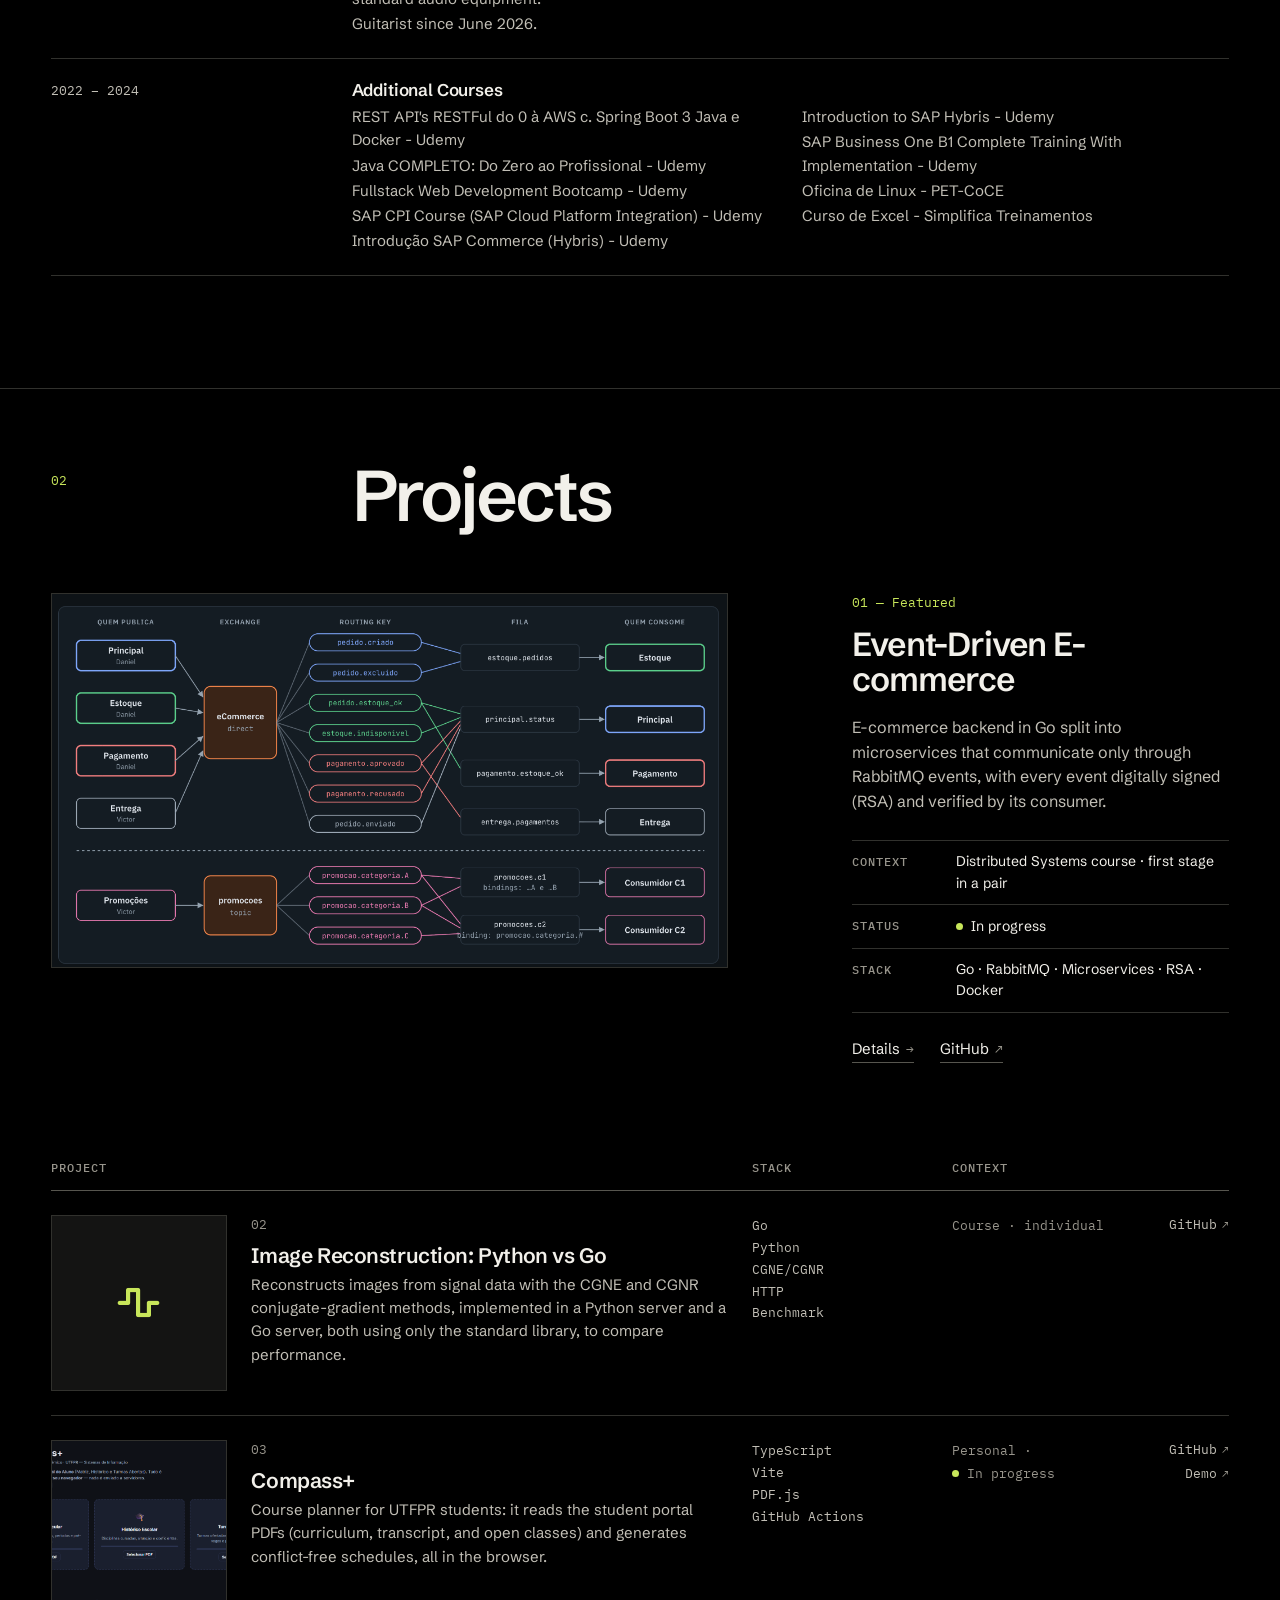
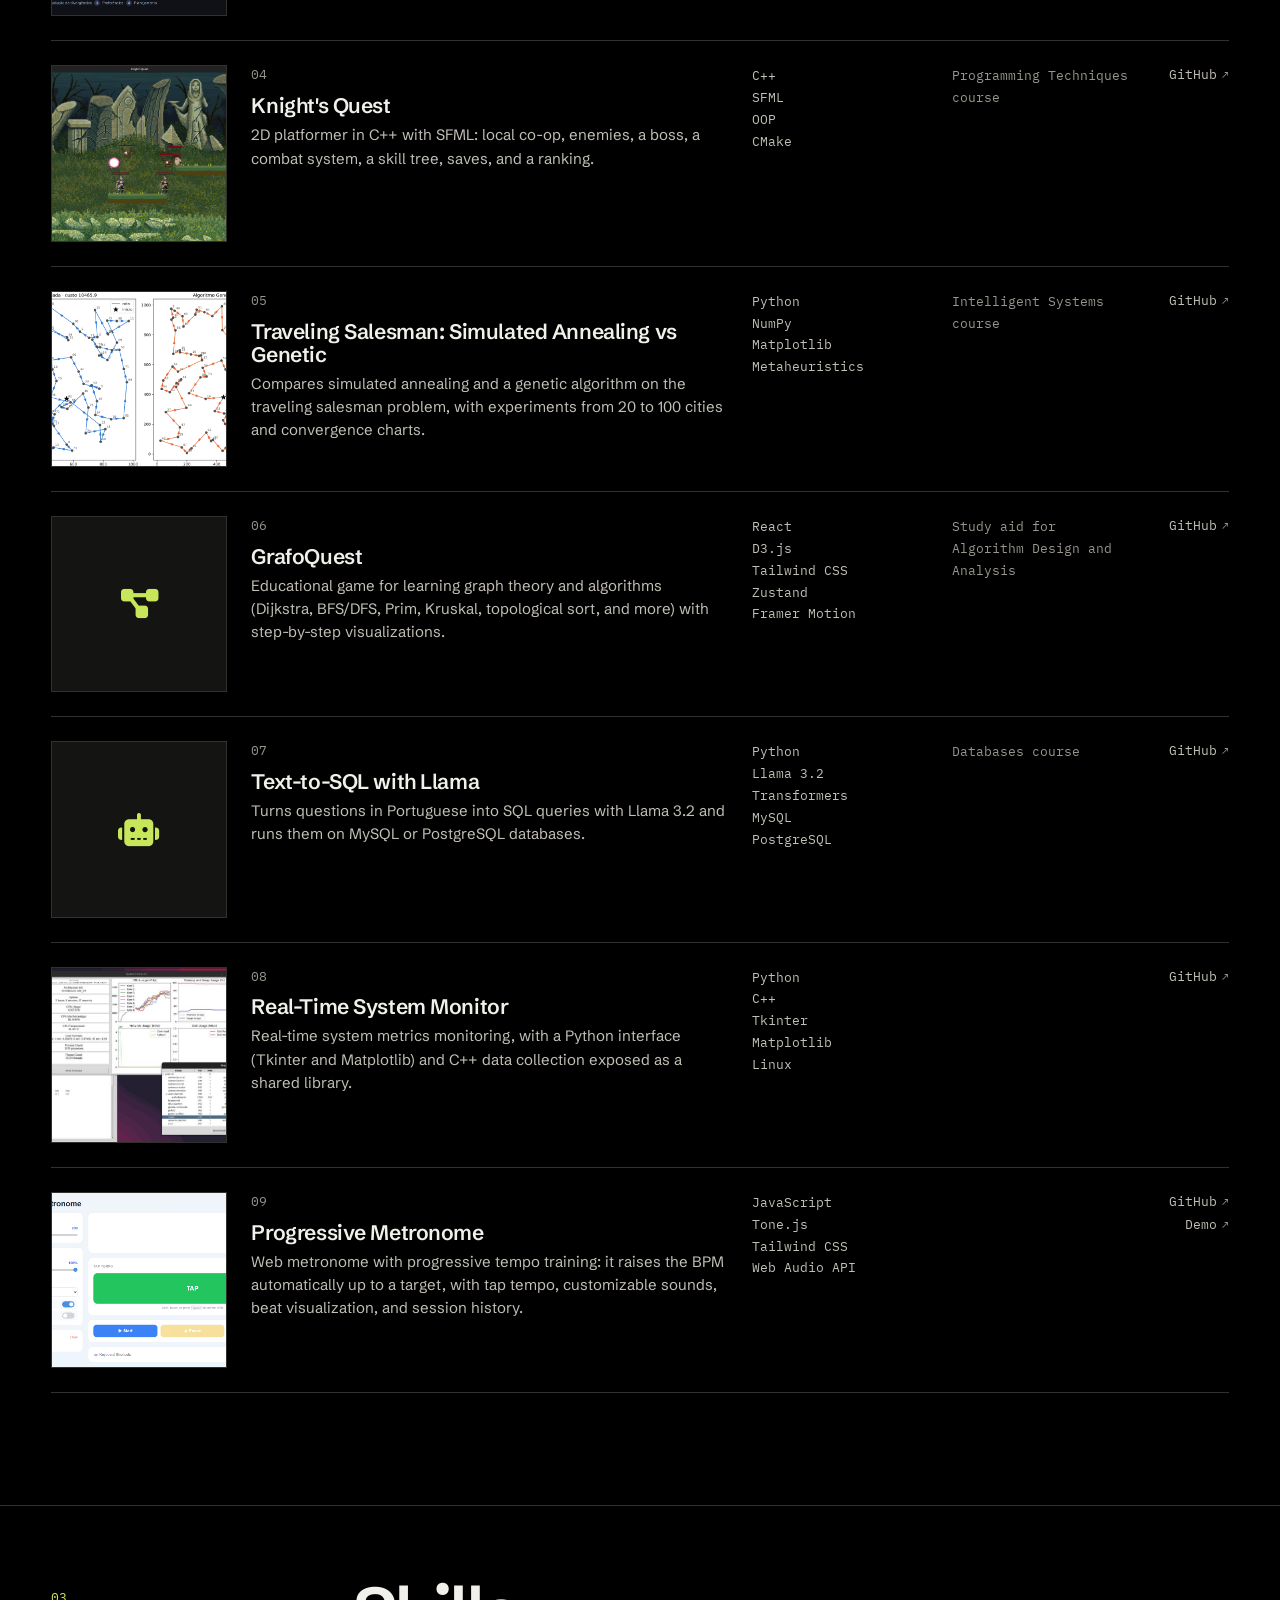
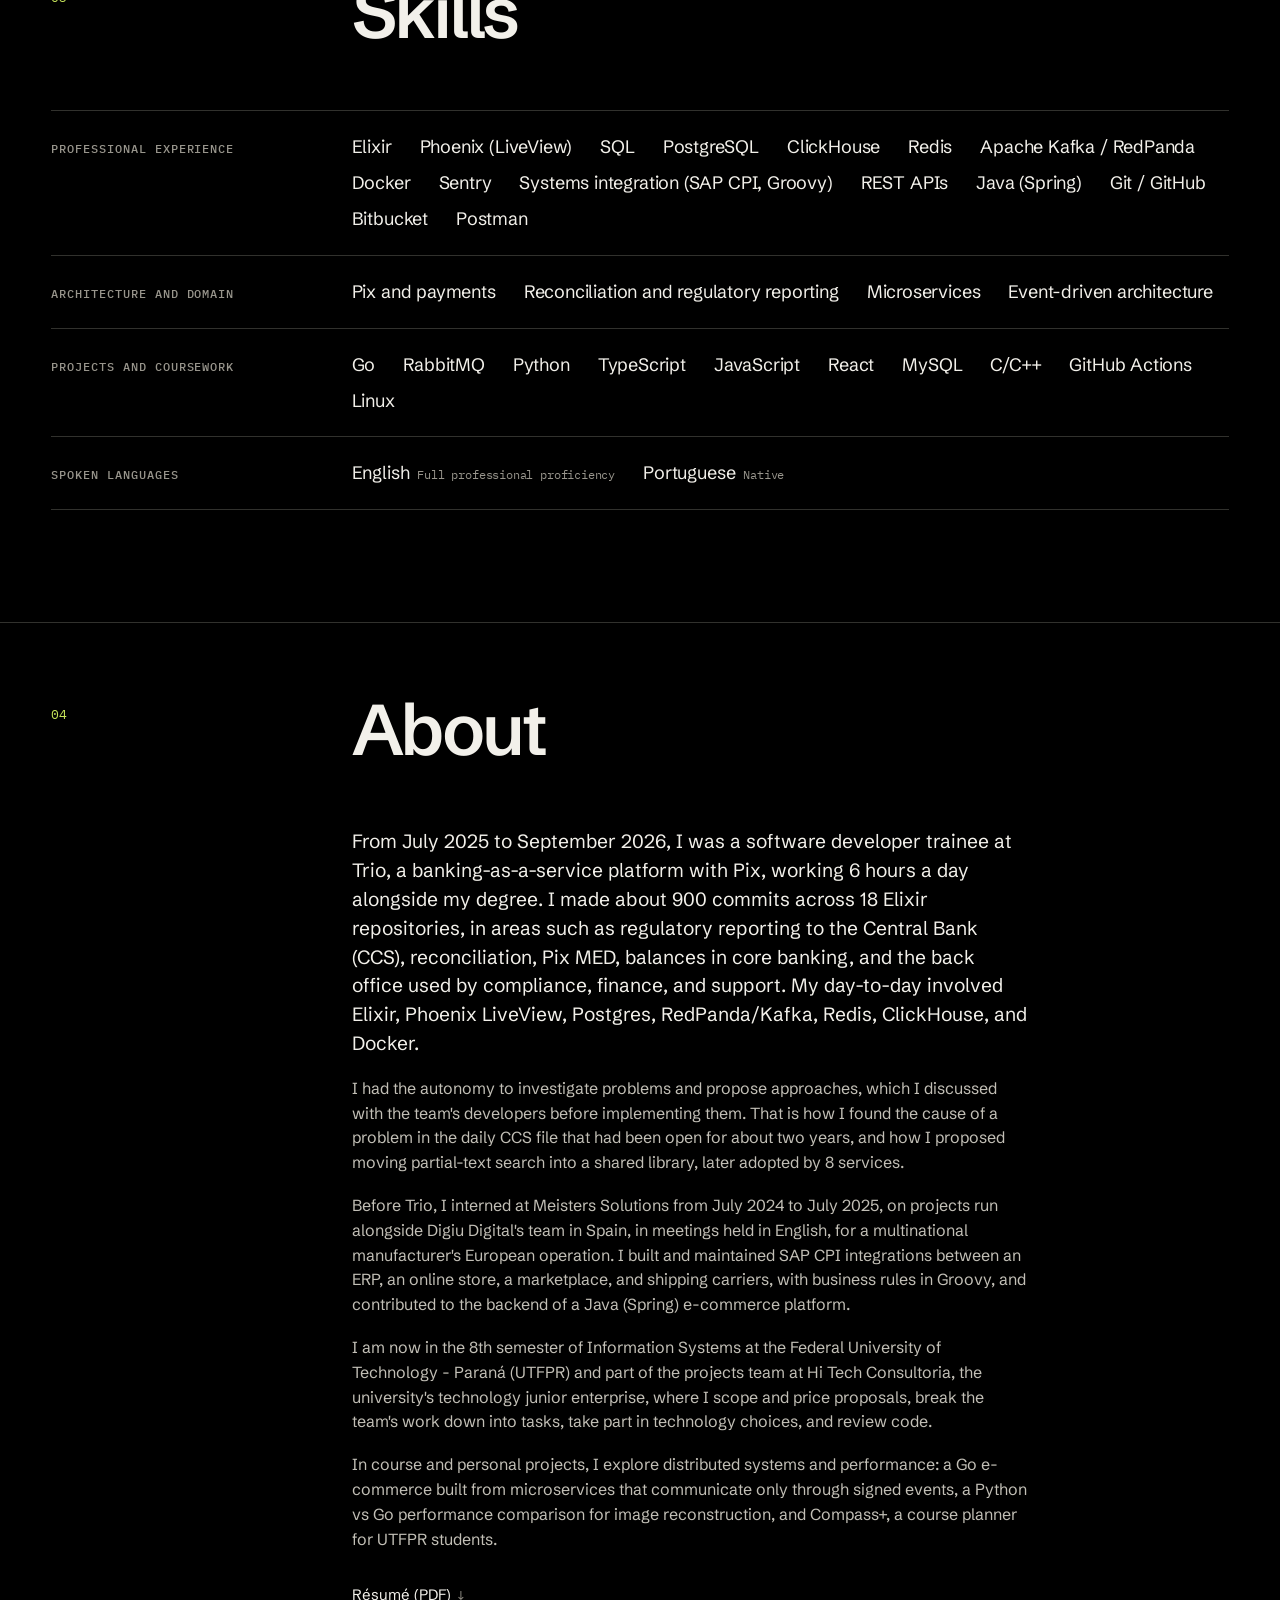
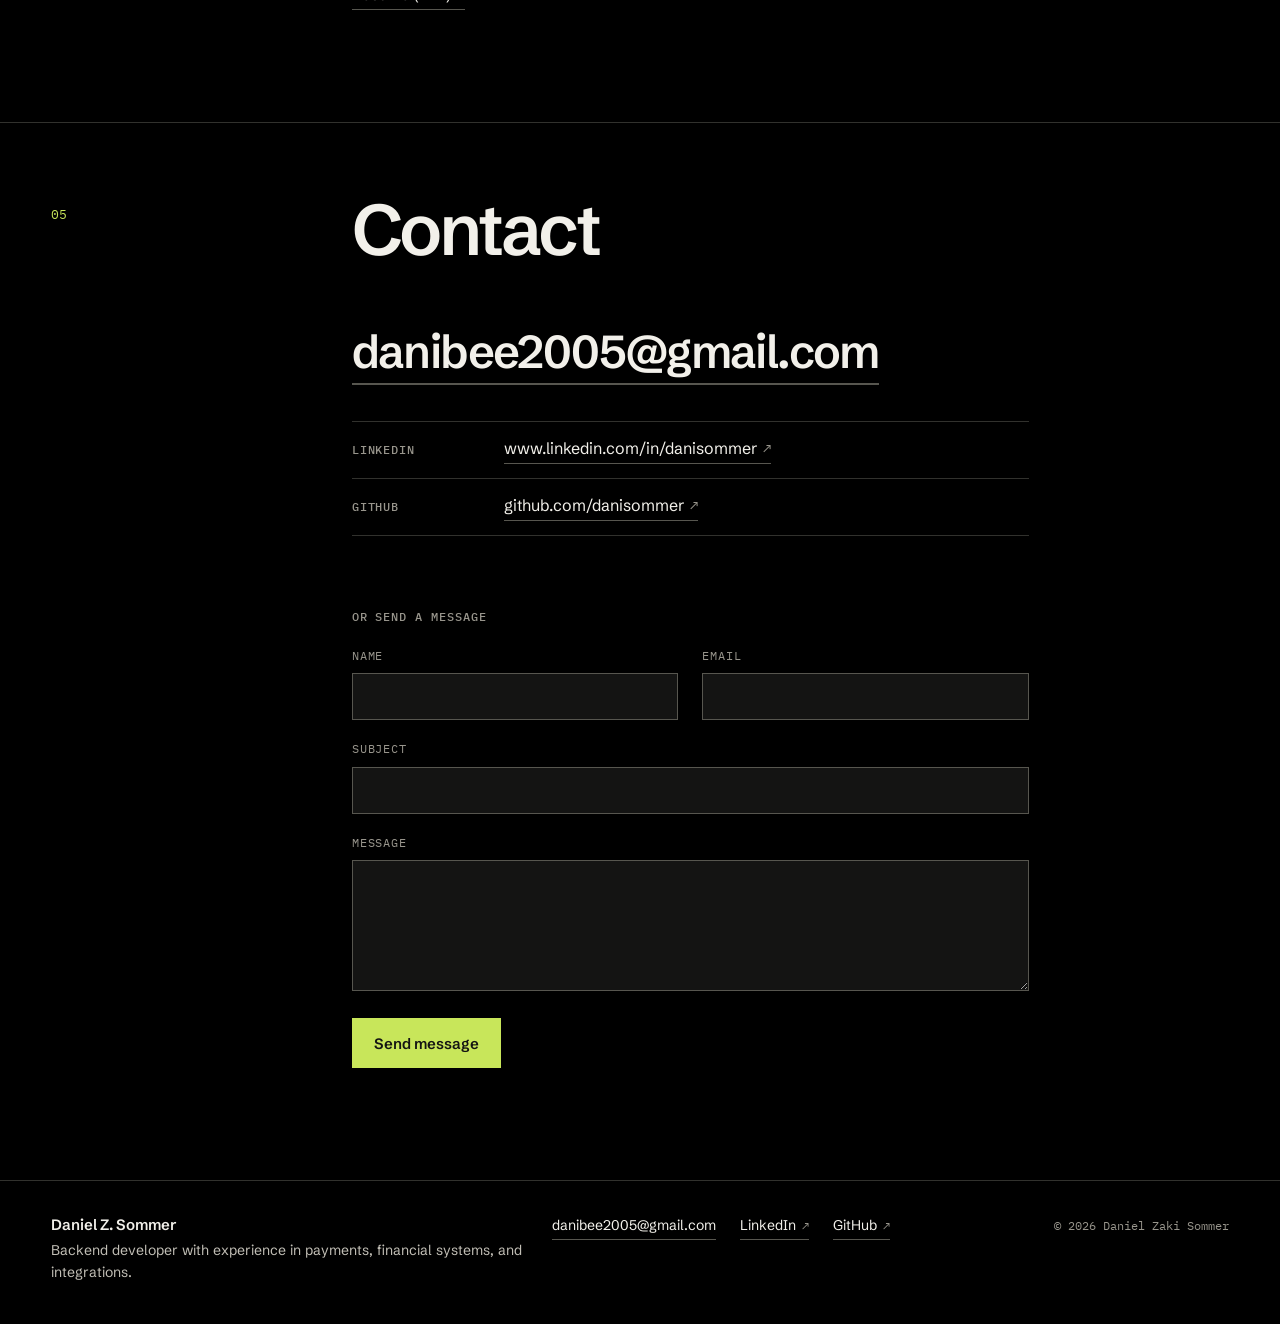
==== commit 5b99fee5: "feat: add darkreader-lock meta tag for improved dark mode compatibility" ====
--- a/index.html
+++ b/index.html
@@ -7,6 +7,7 @@
     <title>Daniel Zaki Sommer - Backend Developer</title>
     <meta name="description" content="Desenvolvedor backend (Elixir) com experiência em Pix, sistemas financeiros e integrações. Estudante de Sistemas de Informação na UTFPR.">
     <meta name="theme-color" content="#000000">
+    <meta name="darkreader-lock">
     <link rel="canonical" href="https://danisommer.github.io/">
     <meta property="og:type" content="website">
     <meta property="og:url" content="https://danisommer.github.io/">
--- a/css/tokens.css
+++ b/css/tokens.css
@@ -15,6 +15,7 @@
     --color-on-accent: #141413;
     --color-figure: #0f1114;
     --color-overlay: rgba(10, 10, 9, 0.78);
+    --color-dim: rgba(0, 0, 0, 0.5);
     --color-success: #9bd47a;
     --color-error: #ff8a7a;
 
@@ -46,11 +47,12 @@
     --color-accent-mark: #5d8209;
     --color-on-accent: #191917;
     --color-overlay: rgba(25, 25, 23, 0.55);
+    --color-dim: rgba(235, 233, 227, 0.5);
     --color-success: #3d7a1c;
     --color-error: #b3261e;
 }
 
-.hero {
+[data-theme="dark"] .hero {
     color-scheme: dark;
 
     --color-bg: #000000;
--- a/css/sections/projects.css
+++ b/css/sections/projects.css
@@ -121,7 +121,7 @@
 }
 
 .project-row:hover {
-    background-color: var(--color-raised);
+    background-color: var(--color-dim);
 }
 
 .project-row-n {
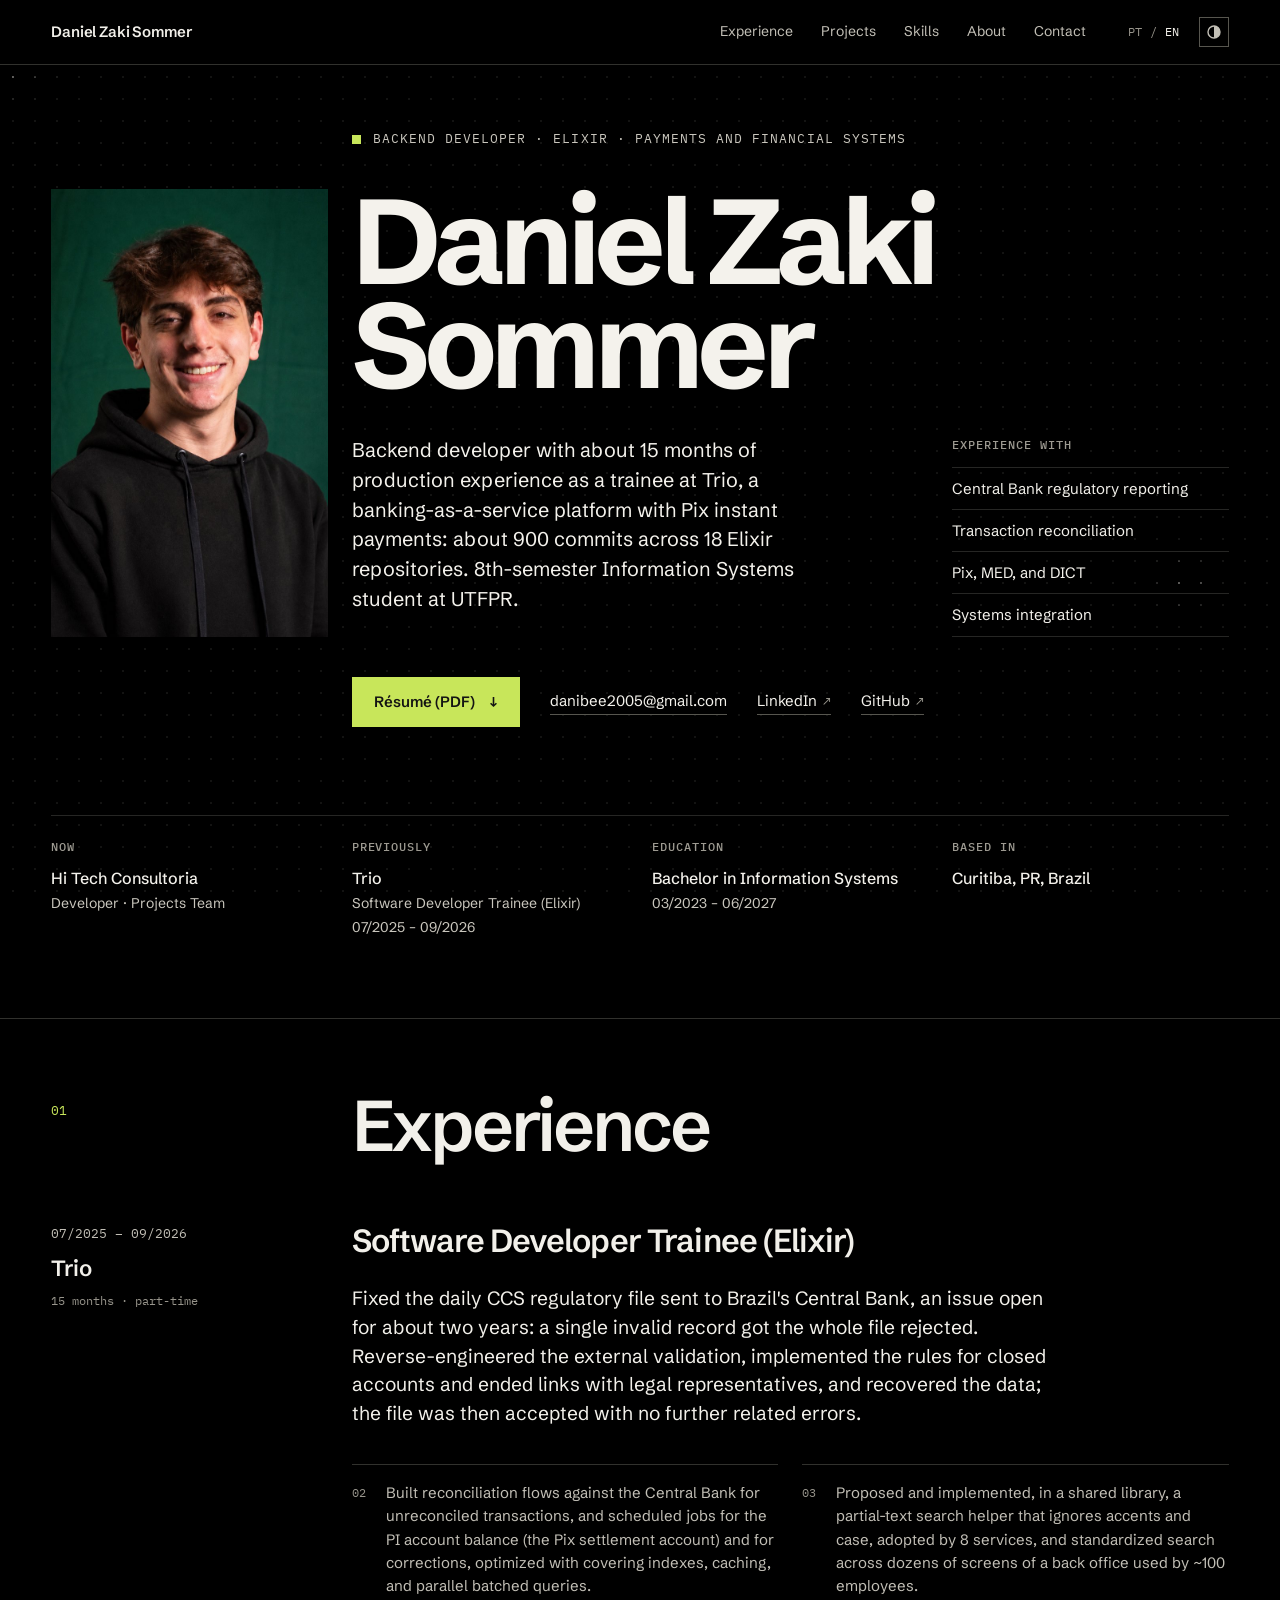
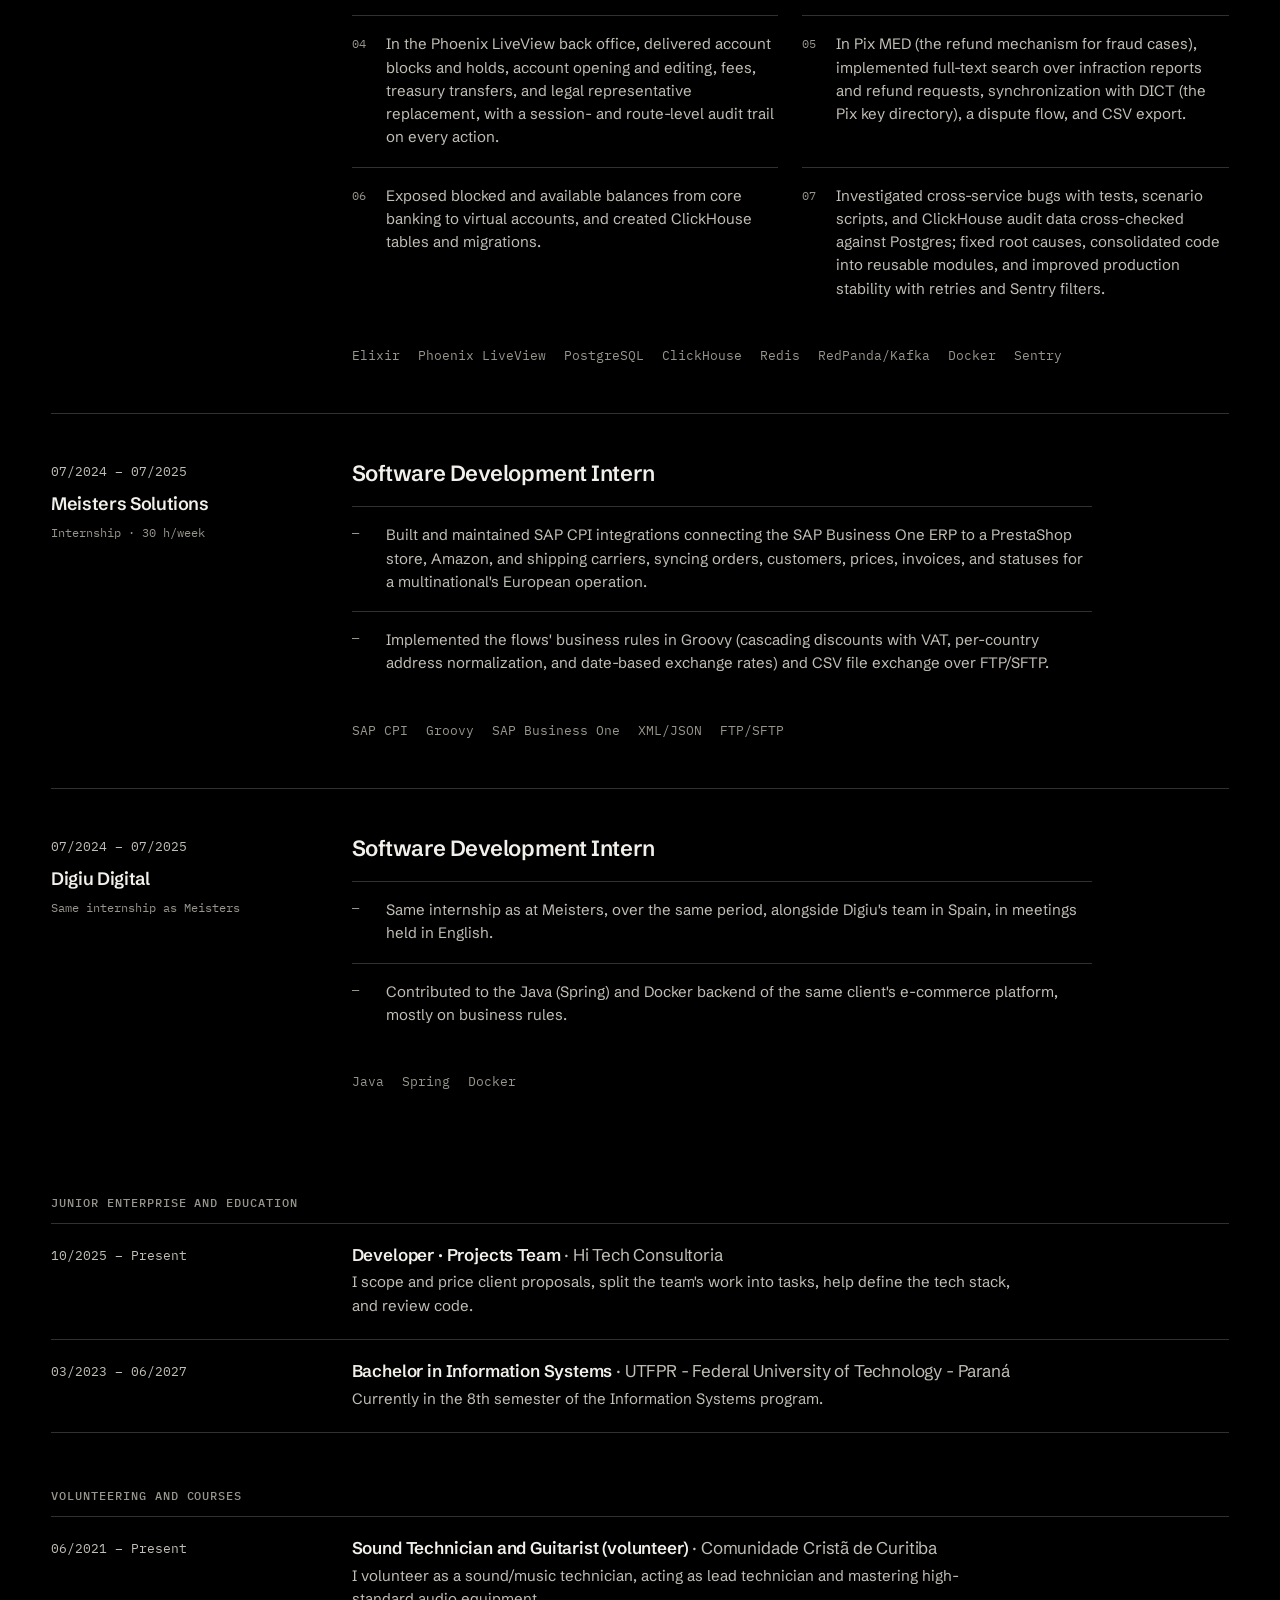
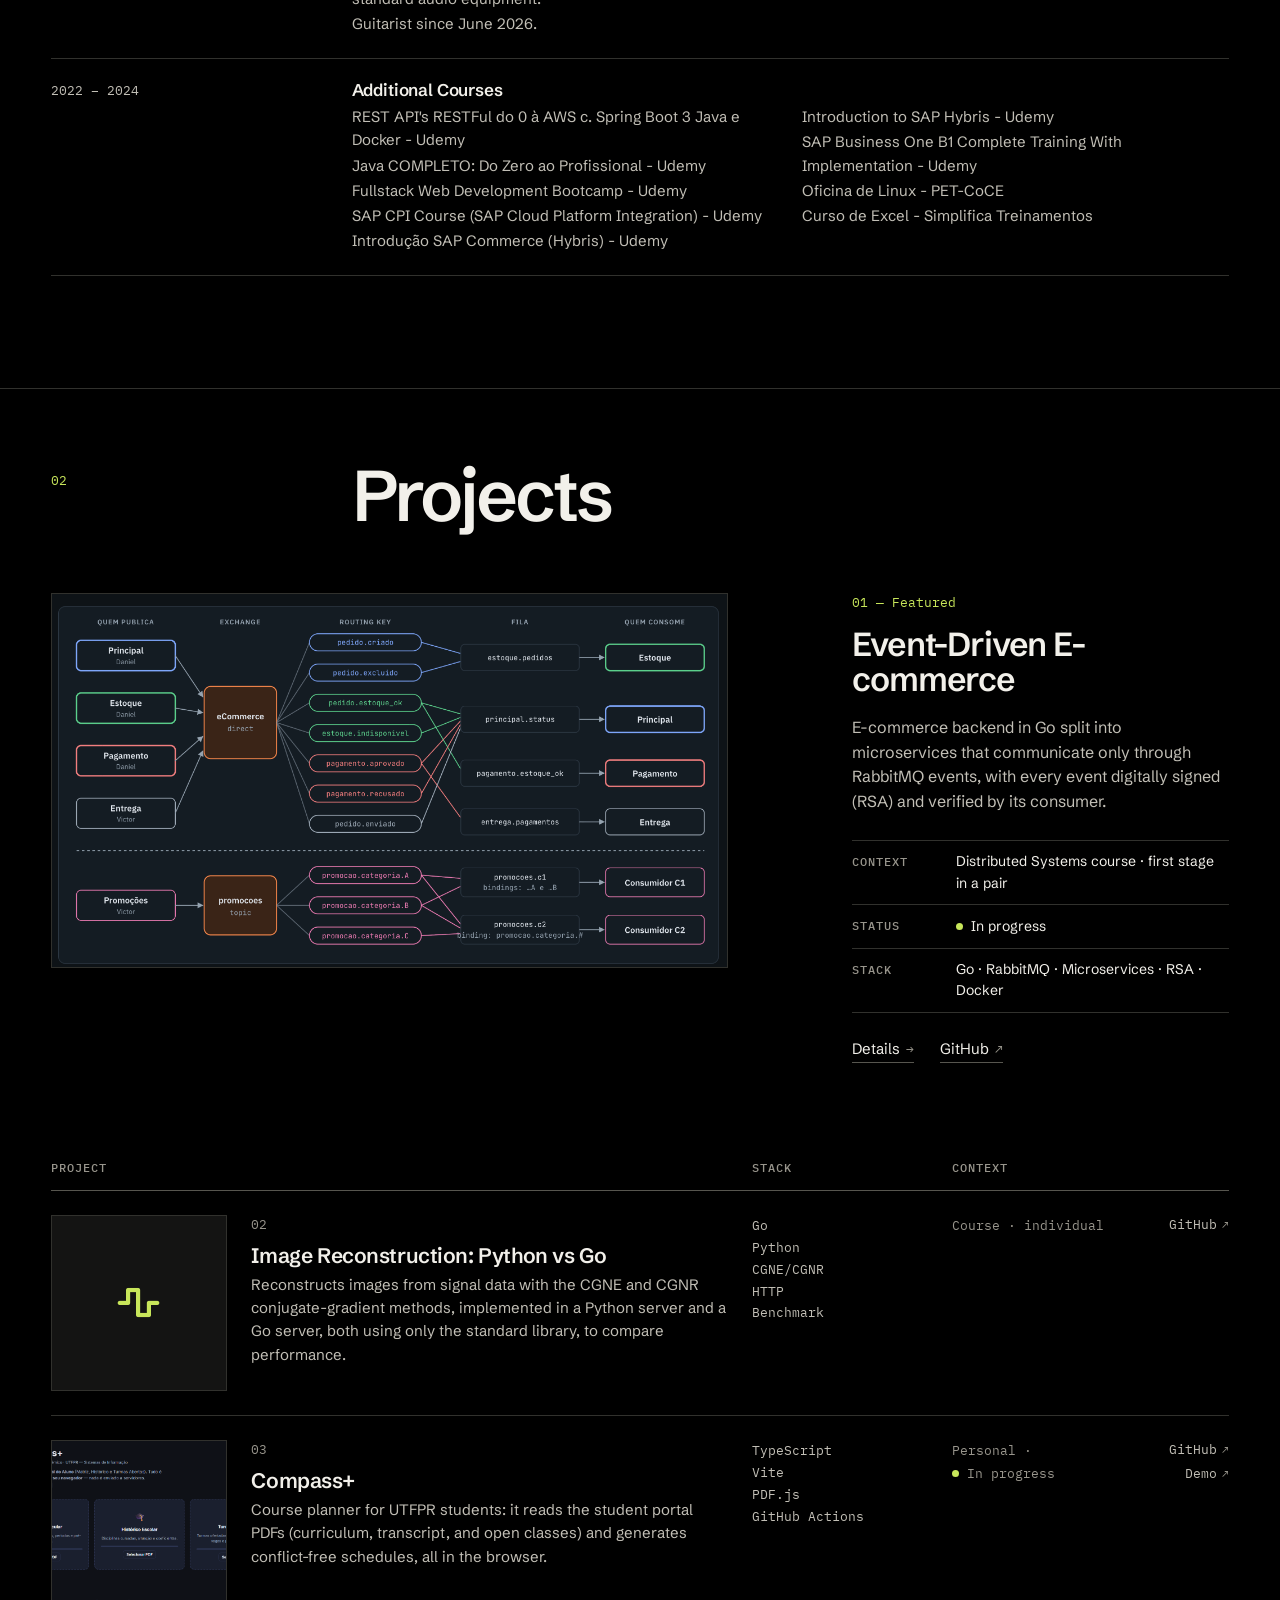
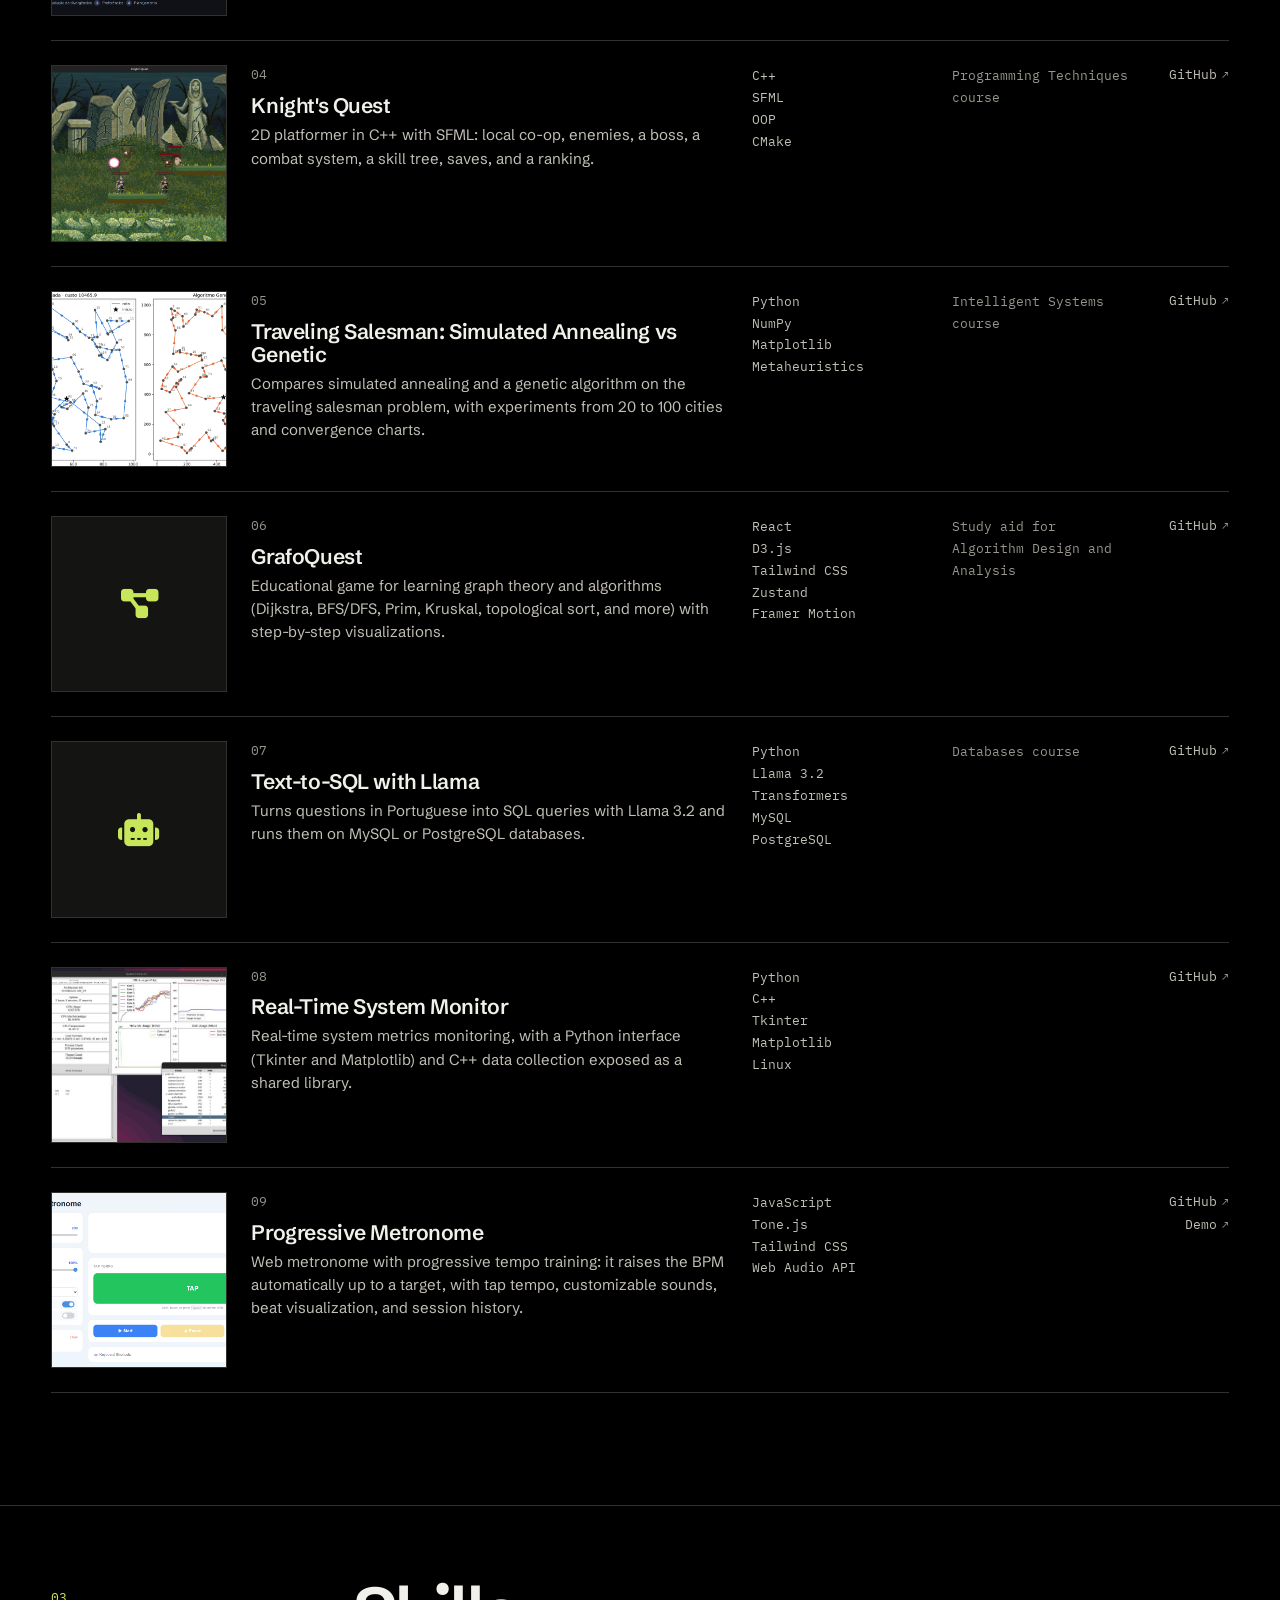
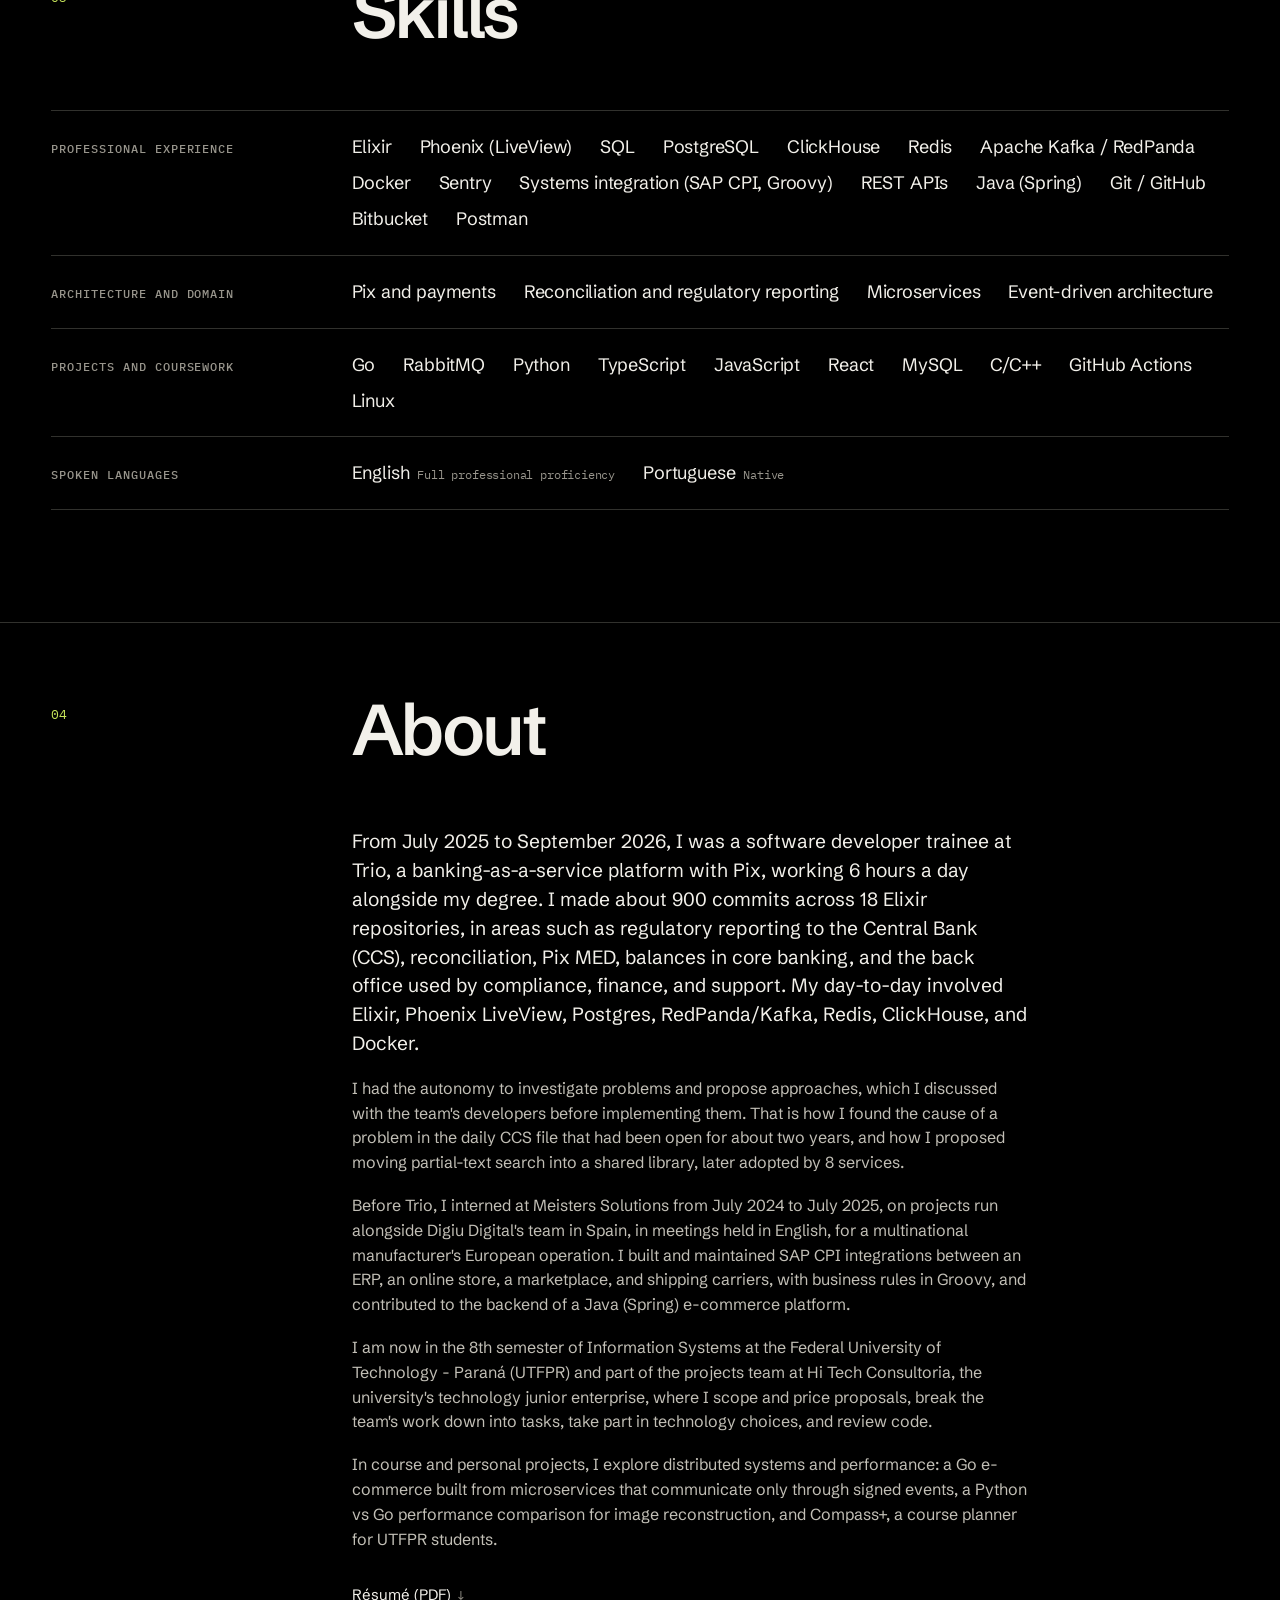
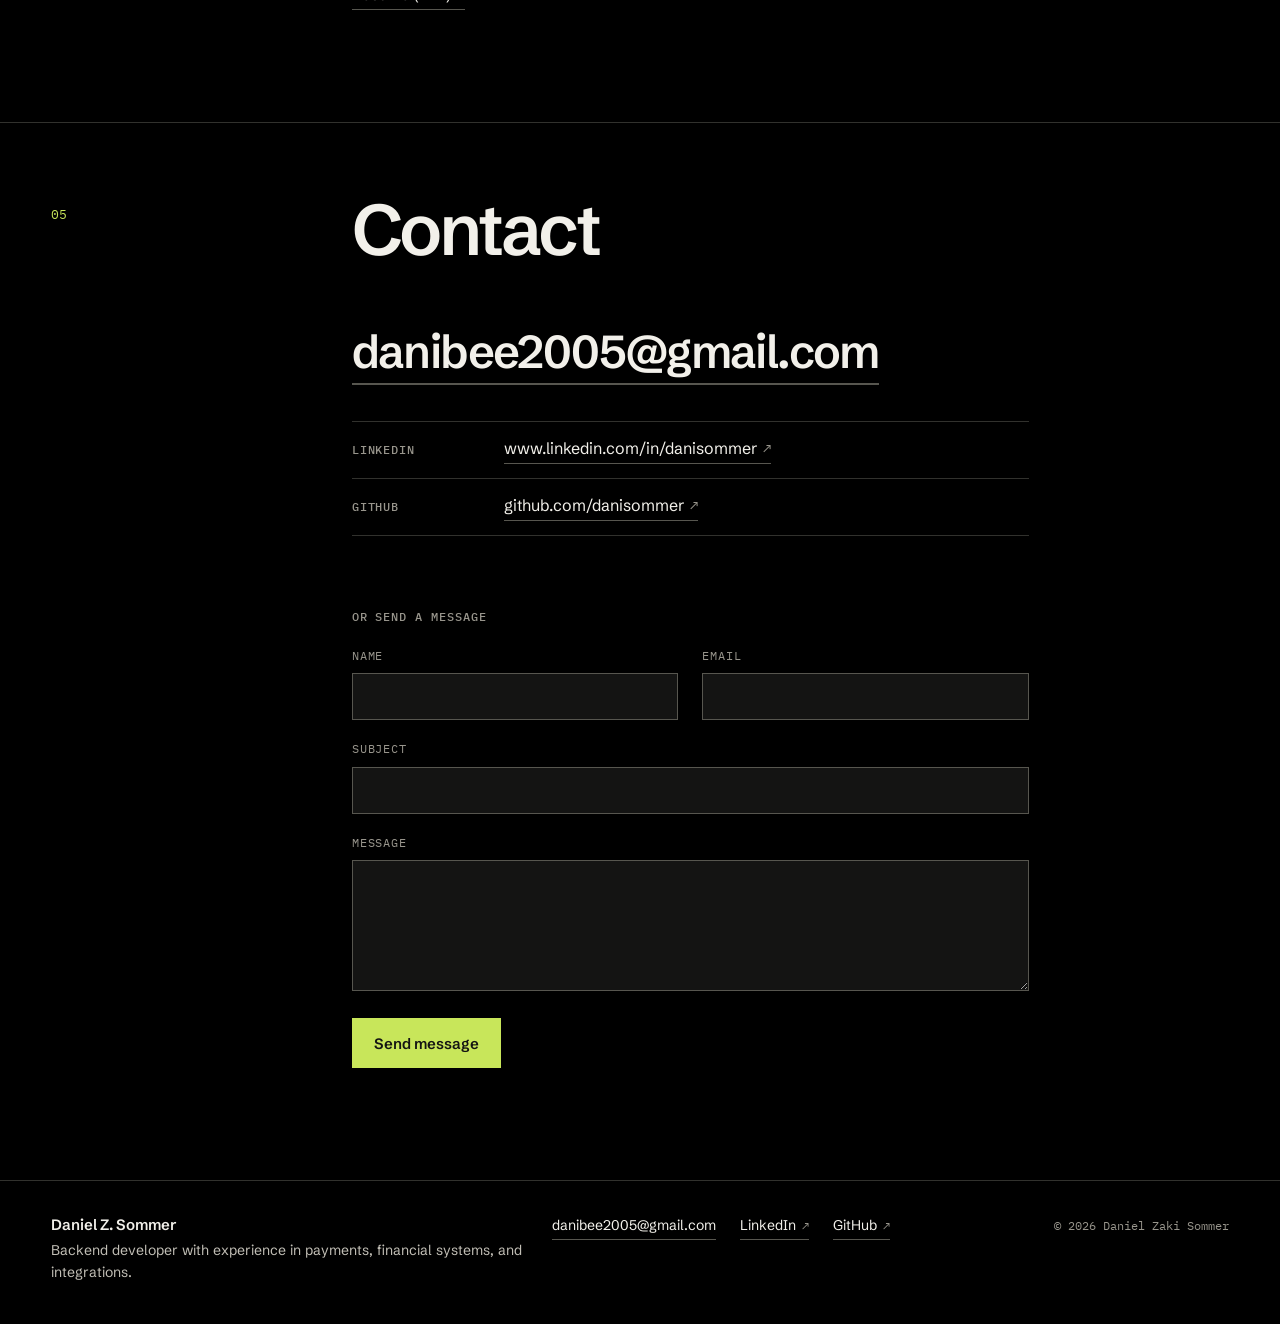
==== commit 760f55fd: "feat: implement contact form functionality with Cloudflare Worker integration" ====
--- a/index.html
+++ b/index.html
@@ -174,7 +174,7 @@
                 </header>
                 <div class="grid contact-body">
                     <div class="contact-links"></div>
-                    <form id="contact-form" class="contact-form" action="https://formspree.io/f/mgvavpow" method="POST">
+                    <form id="contact-form" class="contact-form" action="https://portfolio-contact.danibee2005.workers.dev" method="POST">
                         <p class="label contact-form-title" data-i18n="contact.formTitle"></p>
                         <div class="form-row">
                             <div class="form-group">
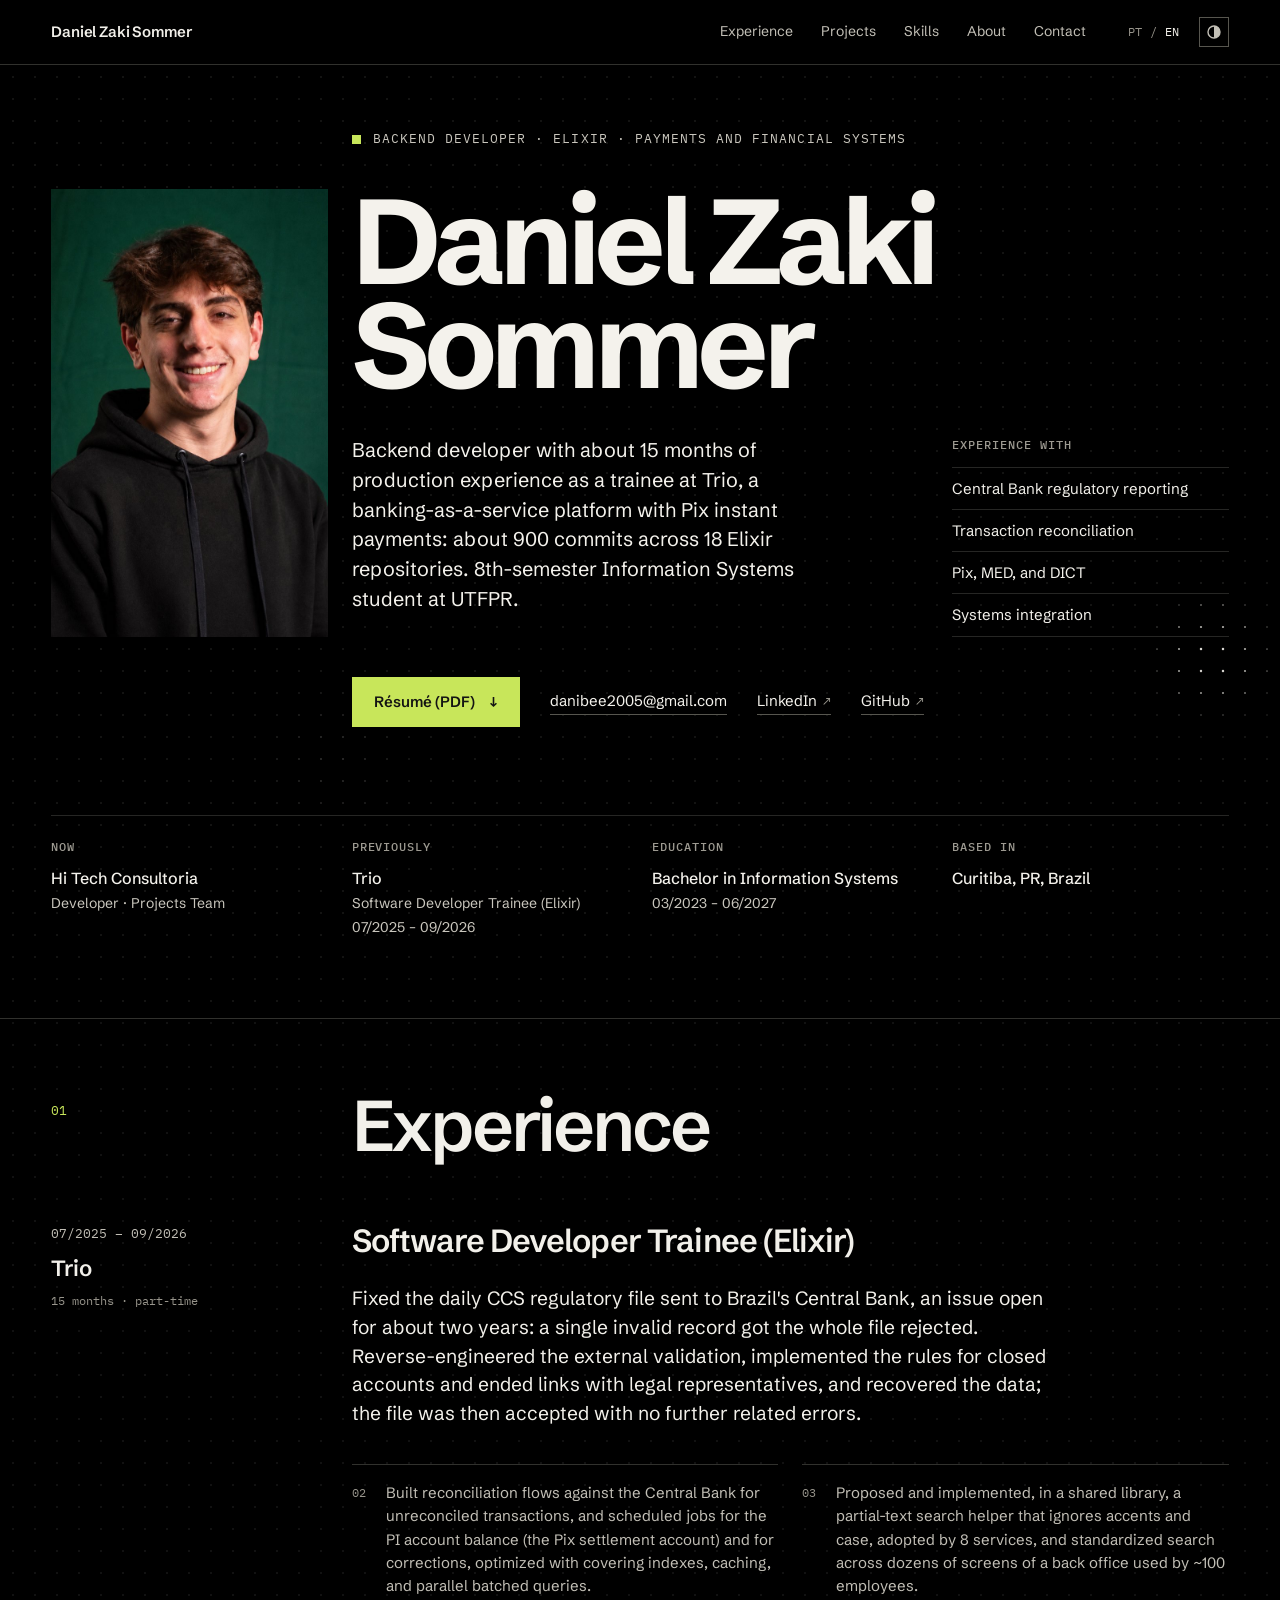
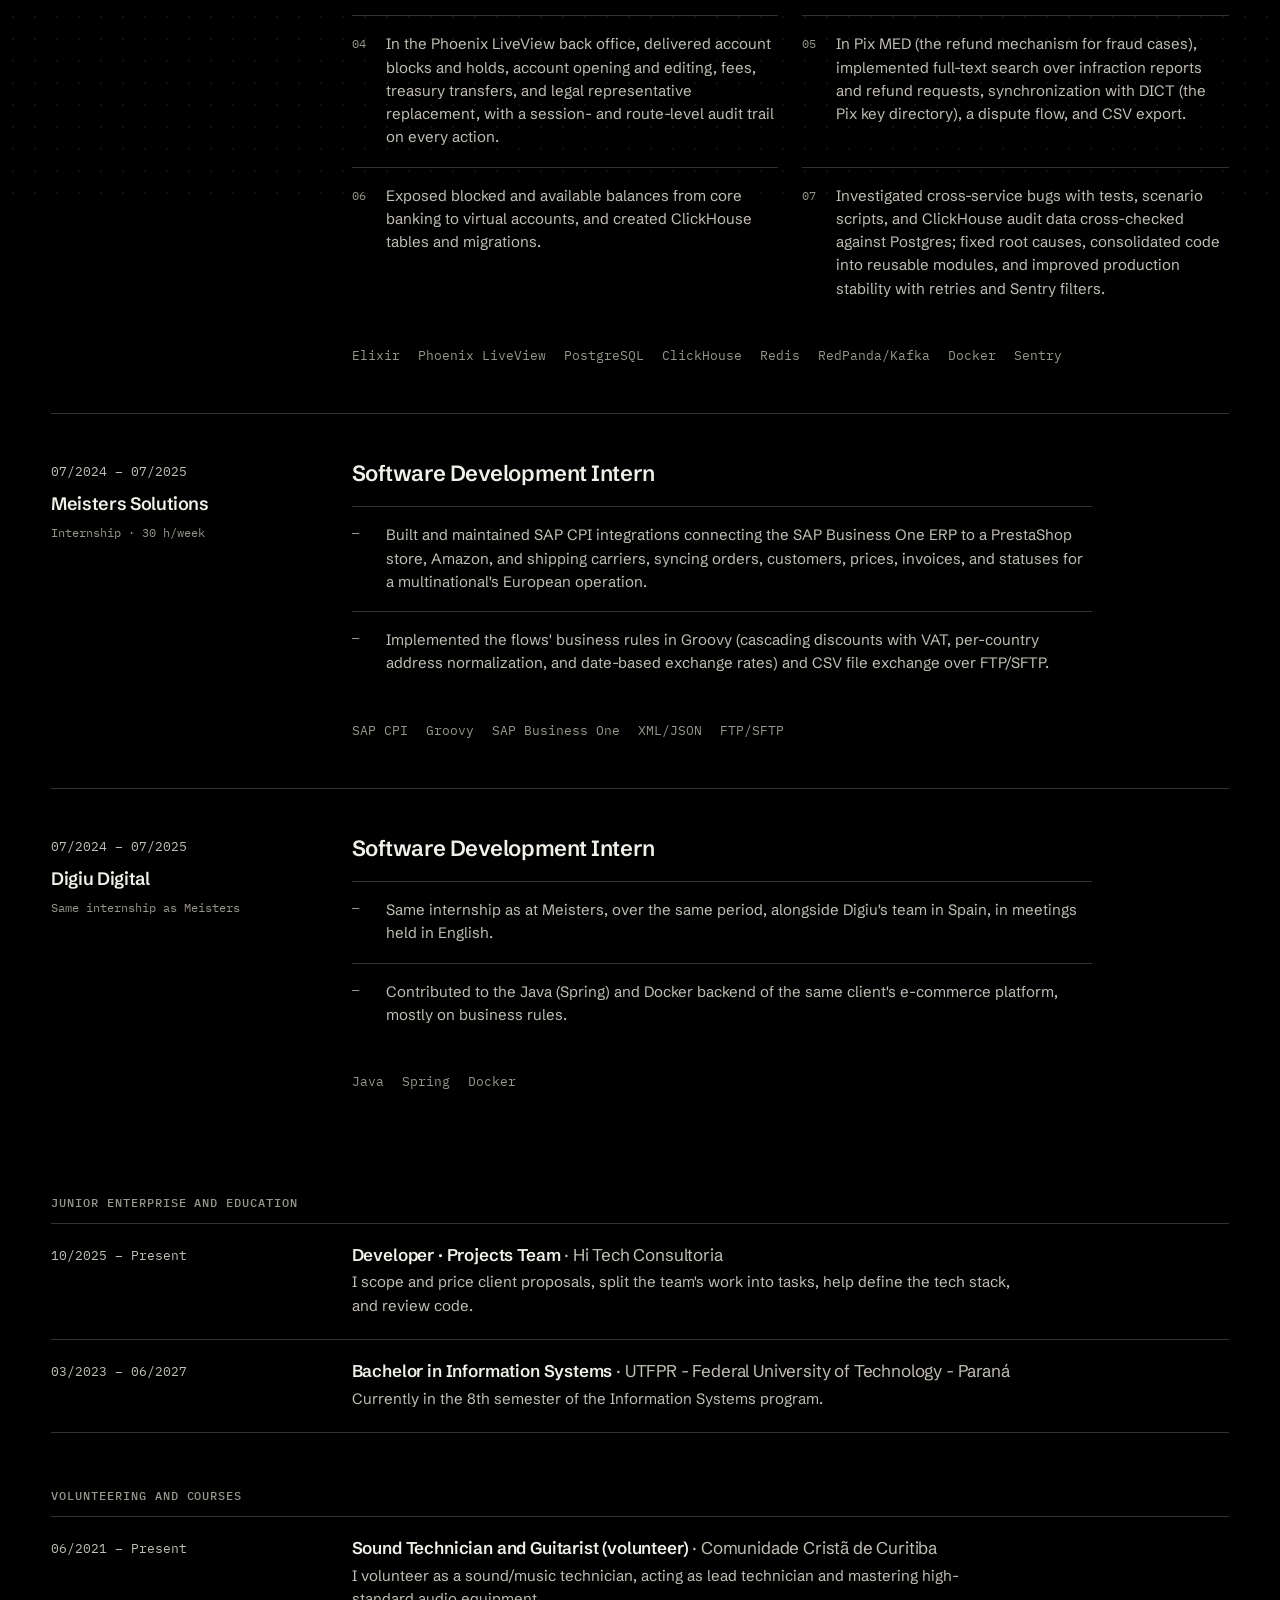
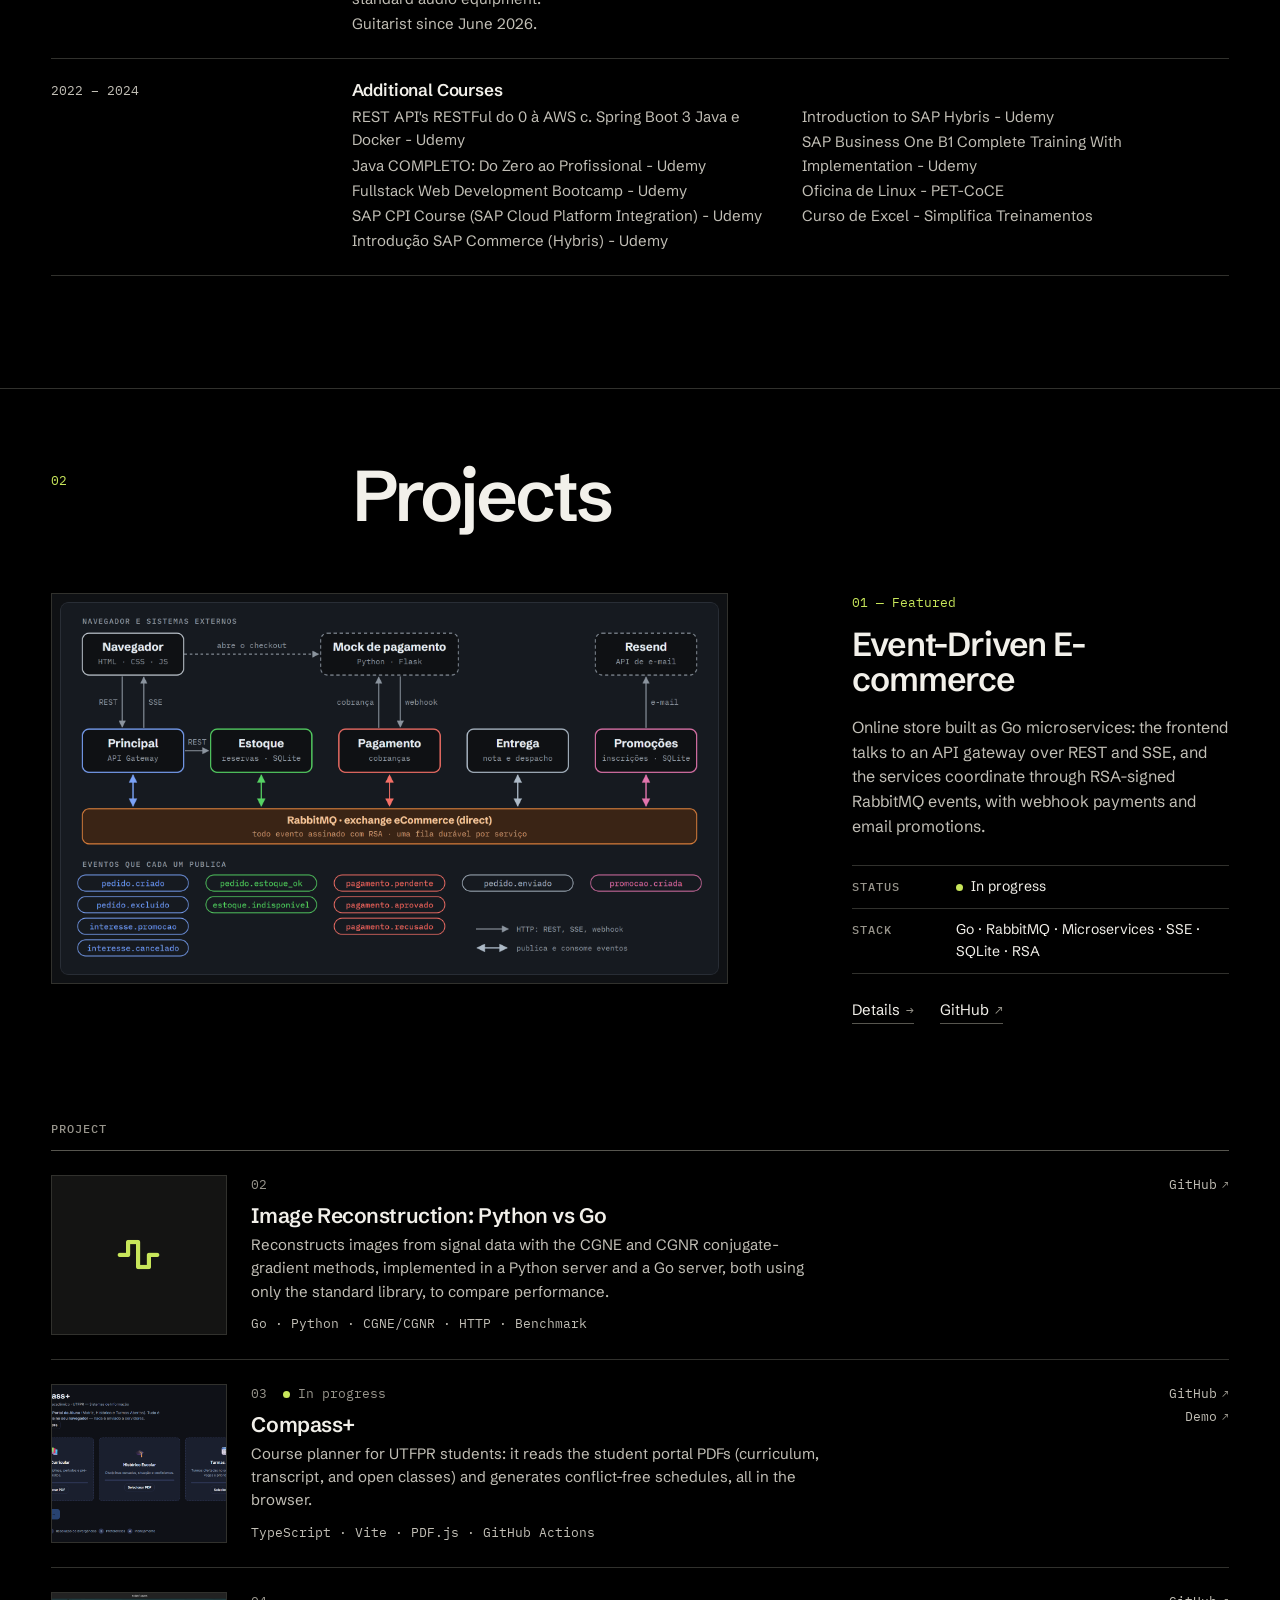
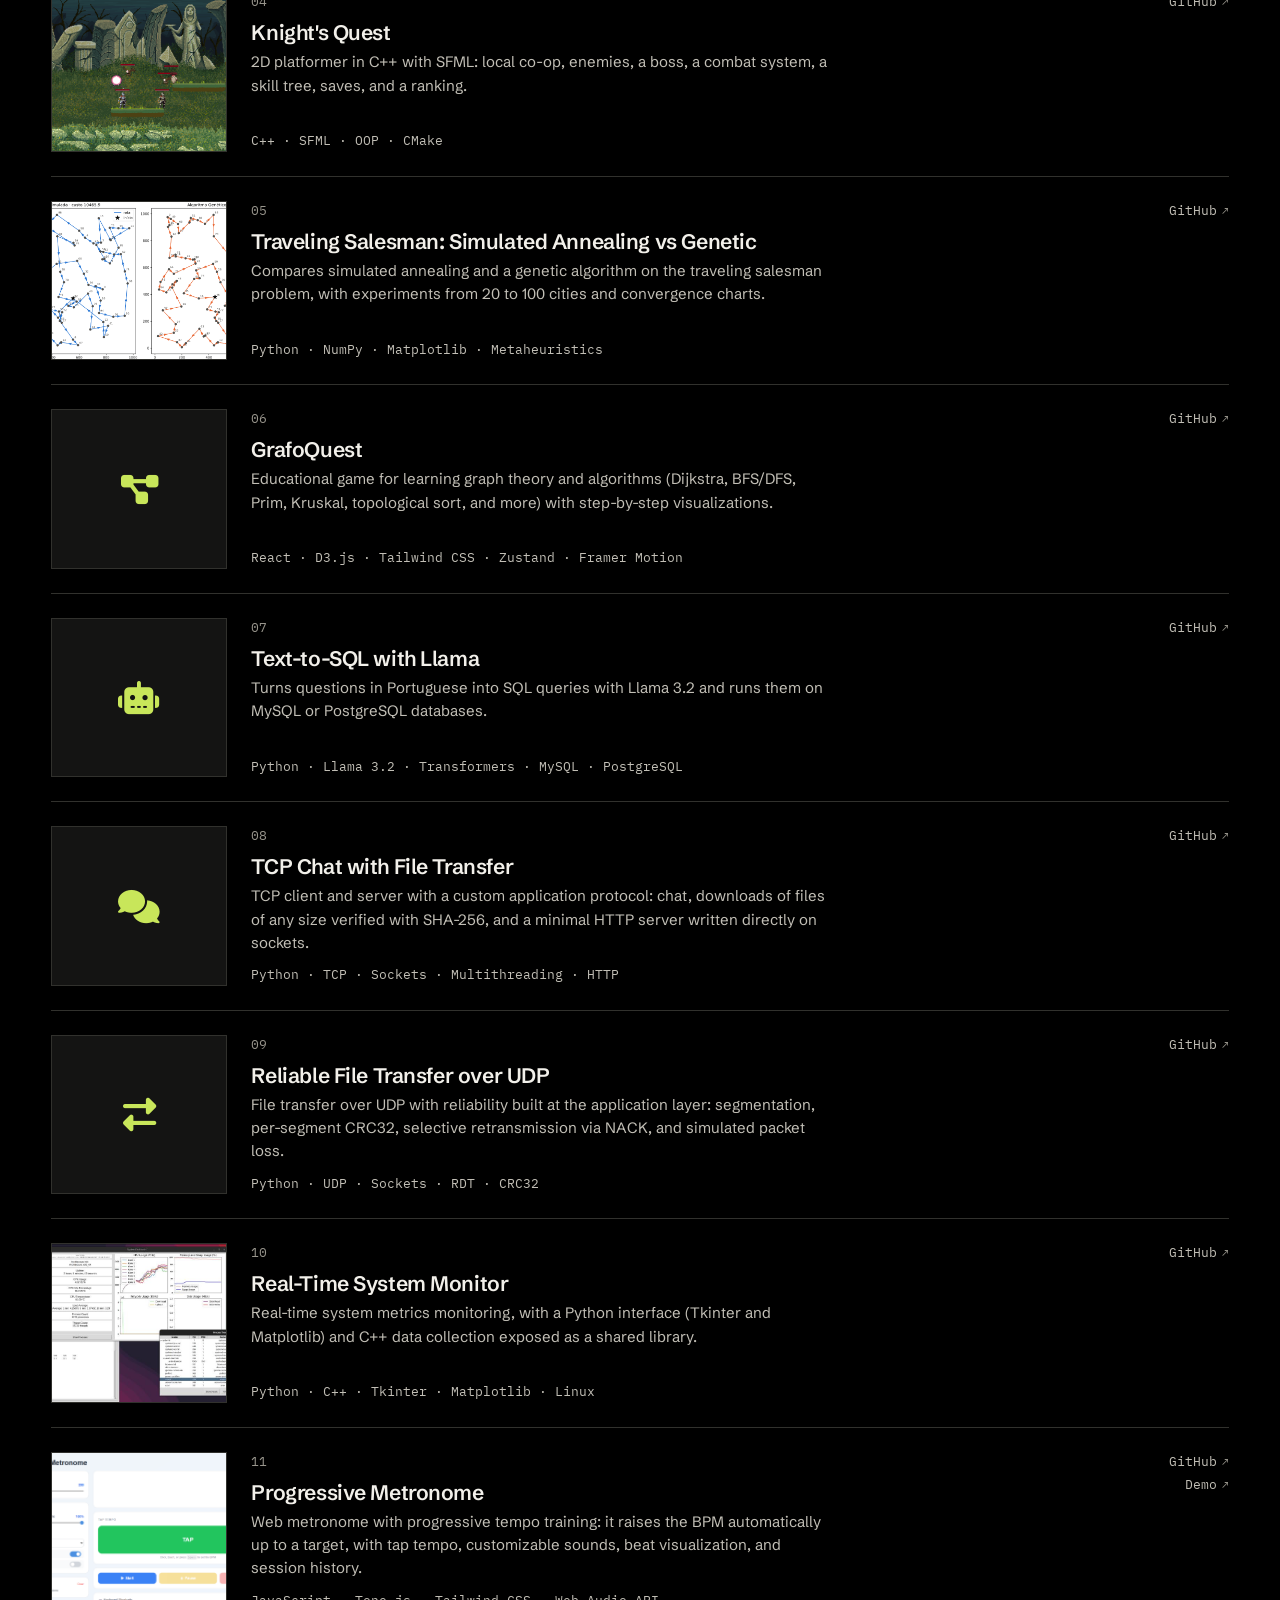
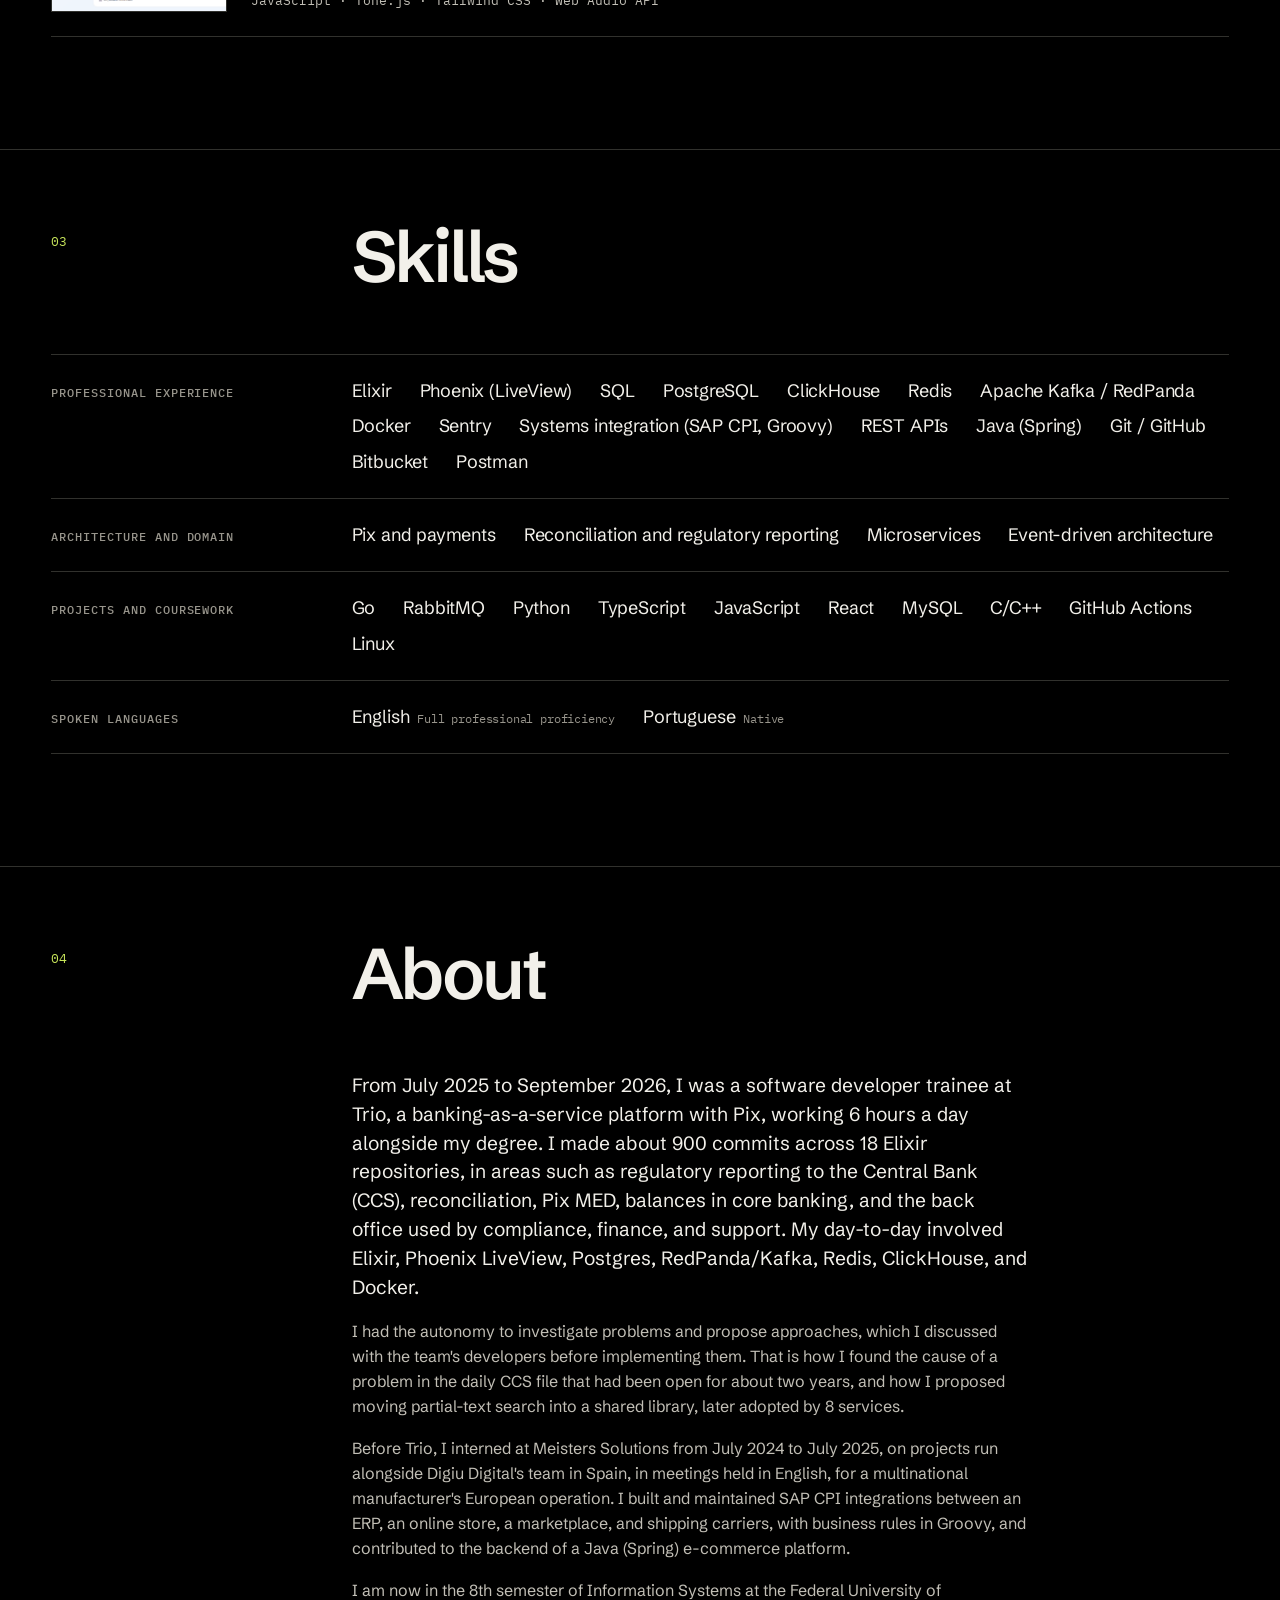
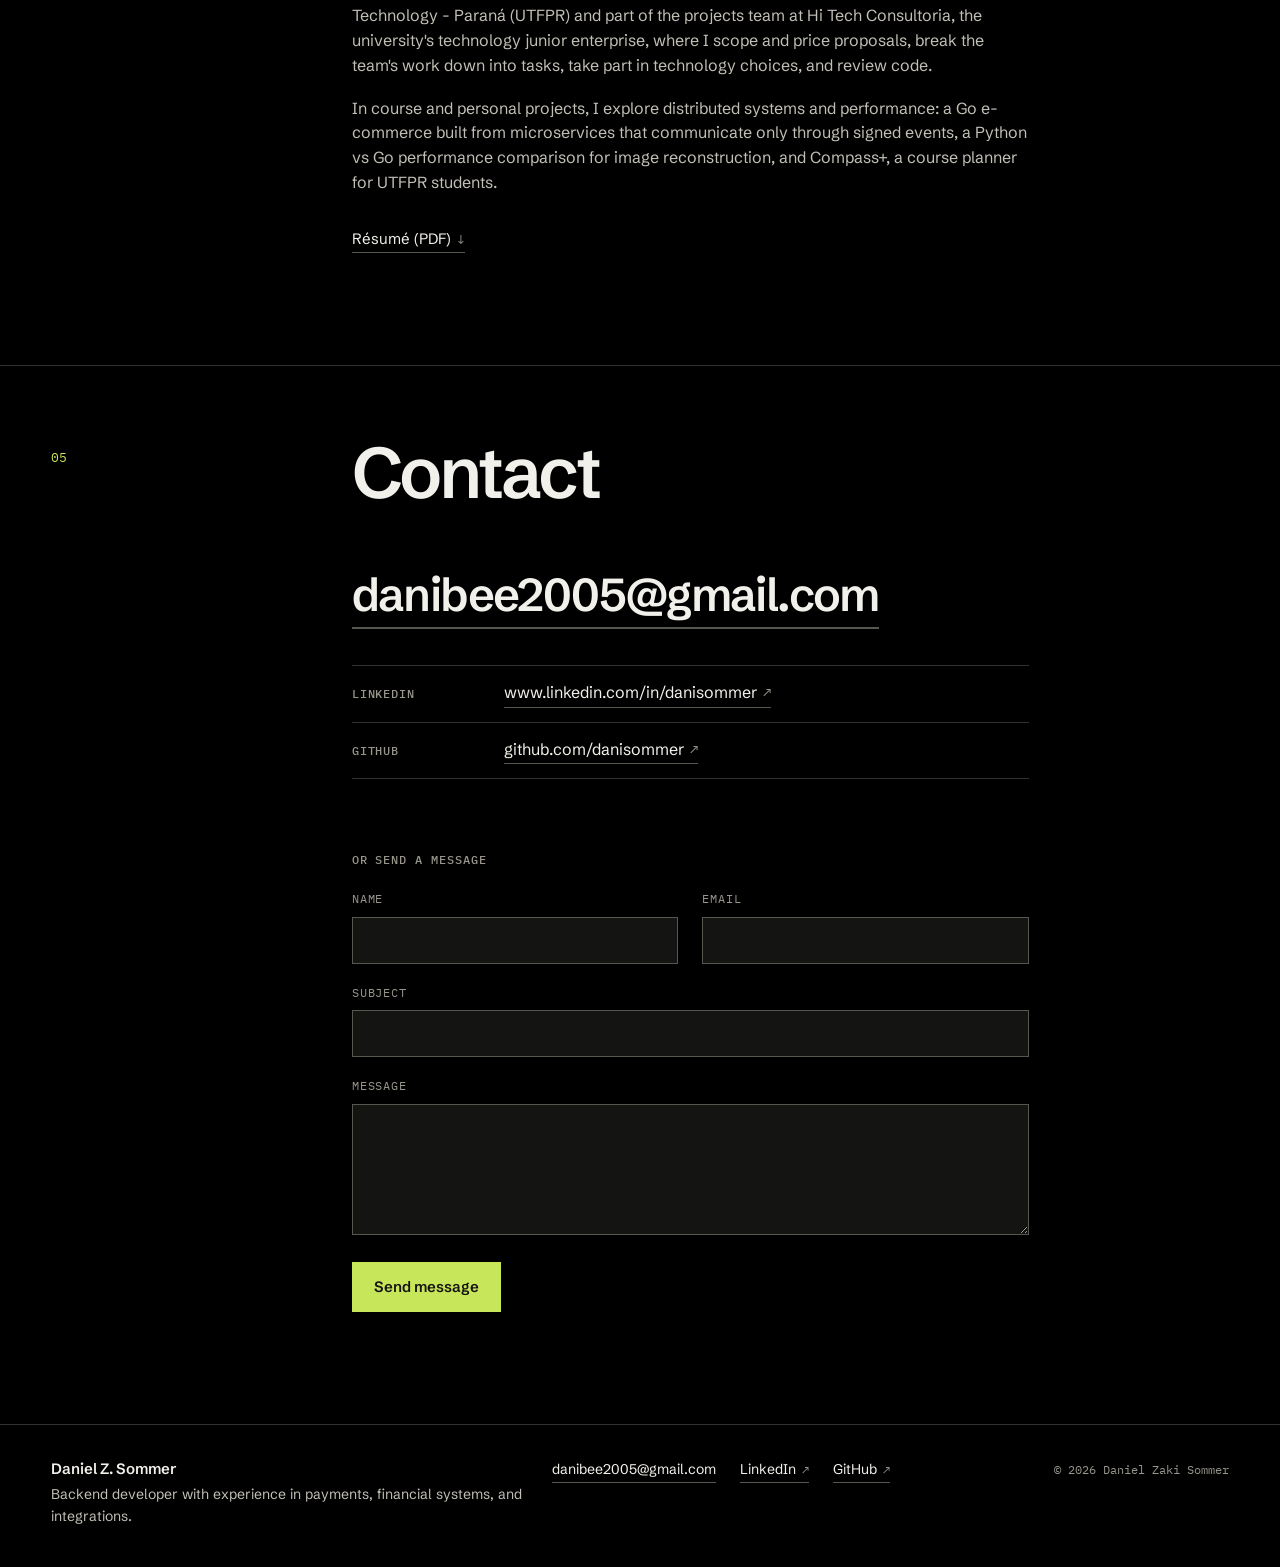
==== commit 88803127: "fix: keep background dot field in sync with page scroll" ====
--- a/index.html
+++ b/index.html
@@ -55,7 +55,9 @@
         <p class="noscript">Este portfólio precisa de JavaScript habilitado. / This portfolio requires JavaScript.</p>
     </noscript>
 
-    <canvas class="dot-field" aria-hidden="true"></canvas>
+    <div class="dot-field" aria-hidden="true">
+        <canvas></canvas>
+    </div>
 
     <header class="site-header">
         <div class="wrap header-bar">
--- a/css/base.css
+++ b/css/base.css
@@ -13,6 +13,7 @@
 }
 
 body {
+    position: relative;
     overflow-x: hidden;
     color: var(--color-text);
     font-family: var(--font-sans);
--- a/css/layout.css
+++ b/css/layout.css
@@ -1,10 +1,14 @@
 .dot-field {
-    position: fixed;
+    position: absolute;
     inset: 0;
     z-index: -1;
+    overflow: hidden;
+    pointer-events: none;
+}
+
+.dot-field canvas {
+    display: block;
     width: 100%;
-    height: 100%;
-    pointer-events: none;
 }
 
 .site-header {
--- a/css/sections/projects.css
+++ b/css/sections/projects.css
@@ -73,30 +73,23 @@
 }
 
 .project-index-head > :nth-child(1) {
-    grid-column: 1 / span 7;
-}
-
-.project-index-head > :nth-child(2),
-.project-row-stack {
-    grid-column: 8 / span 2;
-}
-
-.project-index-head > :nth-child(3),
-.project-row-context {
-    grid-column: 10 / span 2;
+    grid-column: 1 / span 8;
 }
 
 .project-row-thumb {
     grid-column: 1 / span 2;
+    align-self: stretch;
+    position: relative;
     display: grid;
     place-items: center;
-    aspect-ratio: 1;
     overflow: hidden;
     border: 1px solid var(--color-line);
     background-color: var(--color-figure);
 }
 
 .project-row-thumb img {
+    position: absolute;
+    inset: 0;
     width: 100%;
     height: 100%;
     object-fit: cover;
@@ -109,7 +102,7 @@
 }
 
 .project-row-main {
-    grid-column: 3 / span 5;
+    grid-column: 3 / span 6;
 }
 
 .project-row {
@@ -125,6 +118,9 @@
 }
 
 .project-row-n {
+    display: flex;
+    align-items: center;
+    gap: 16px;
     margin-bottom: 8px;
     font-family: var(--font-mono);
     font-size: 13px;
@@ -153,25 +149,18 @@
 }
 
 .project-row-summary {
+    min-height: 3lh;
     margin-top: 6px;
     font-size: 15px;
     color: var(--color-text-2);
 }
 
-.project-row-stack,
-.project-row-context {
+.project-row-stack {
+    margin-top: 10px;
     font-family: var(--font-mono);
     font-size: 12.5px;
     line-height: 1.75;
-}
-
-.project-row-stack {
-    color: var(--color-text-2);
-    list-style: none;
-}
-
-.project-row-context {
-    color: var(--color-text-3);
+    color: var(--color-text-2);
 }
 
 .project-row-links {
@@ -299,10 +288,12 @@
 }
 
 .project-details-desc li::before {
-    content: "—";
-    font-family: var(--font-mono);
-    font-size: 11.5px;
-    color: var(--color-text-3);
+    content: "";
+    width: 5px;
+    height: 5px;
+    margin-top: calc((1lh - 5px) / 2);
+    border-radius: 50%;
+    background-color: var(--color-text-3);
 }
 
 @keyframes modal-fade-in {
@@ -337,13 +328,12 @@
     }
 
     .project-row-thumb {
-        width: 96px;
-    }
-
-    .project-row-stack {
-        display: flex;
-        flex-wrap: wrap;
-        gap: 0 16px;
+        width: 160px;
+        aspect-ratio: 16 / 10;
+    }
+
+    .project-row-summary {
+        min-height: 0;
     }
 
     .project-row-links {
